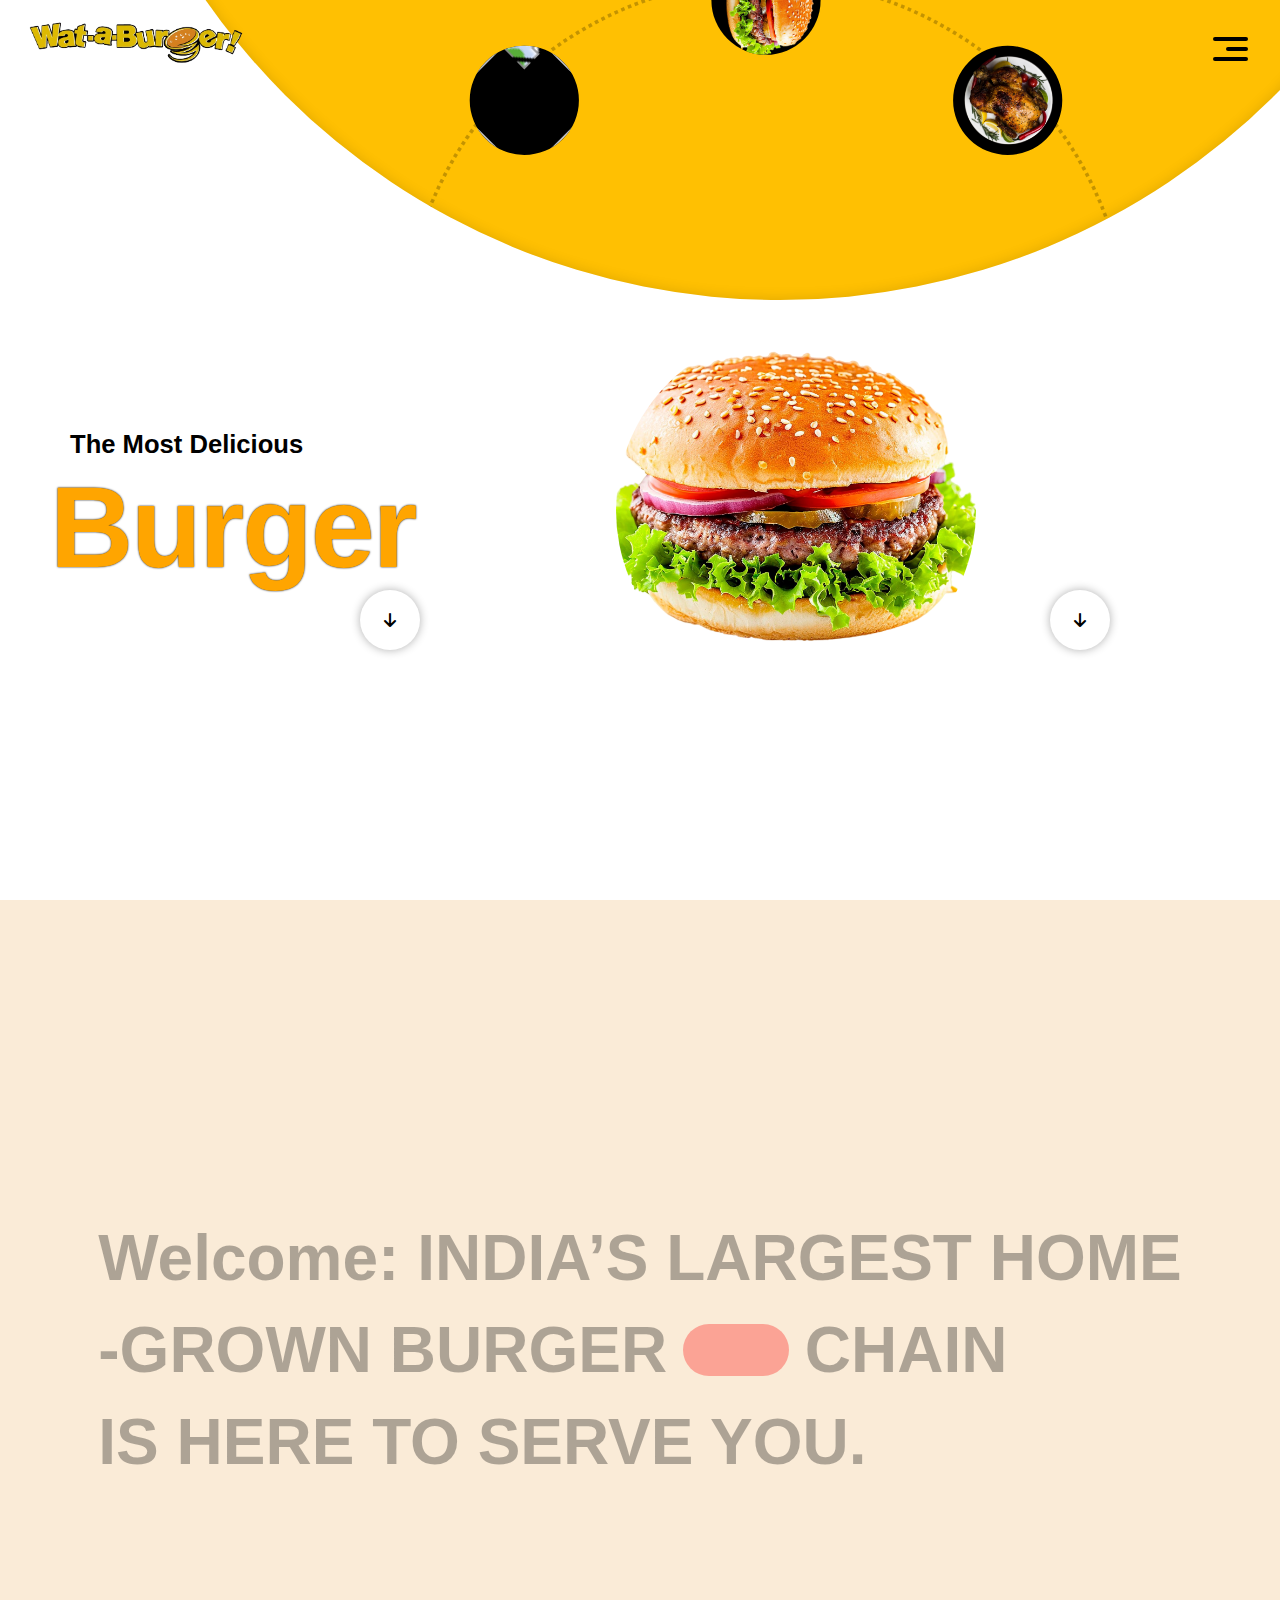
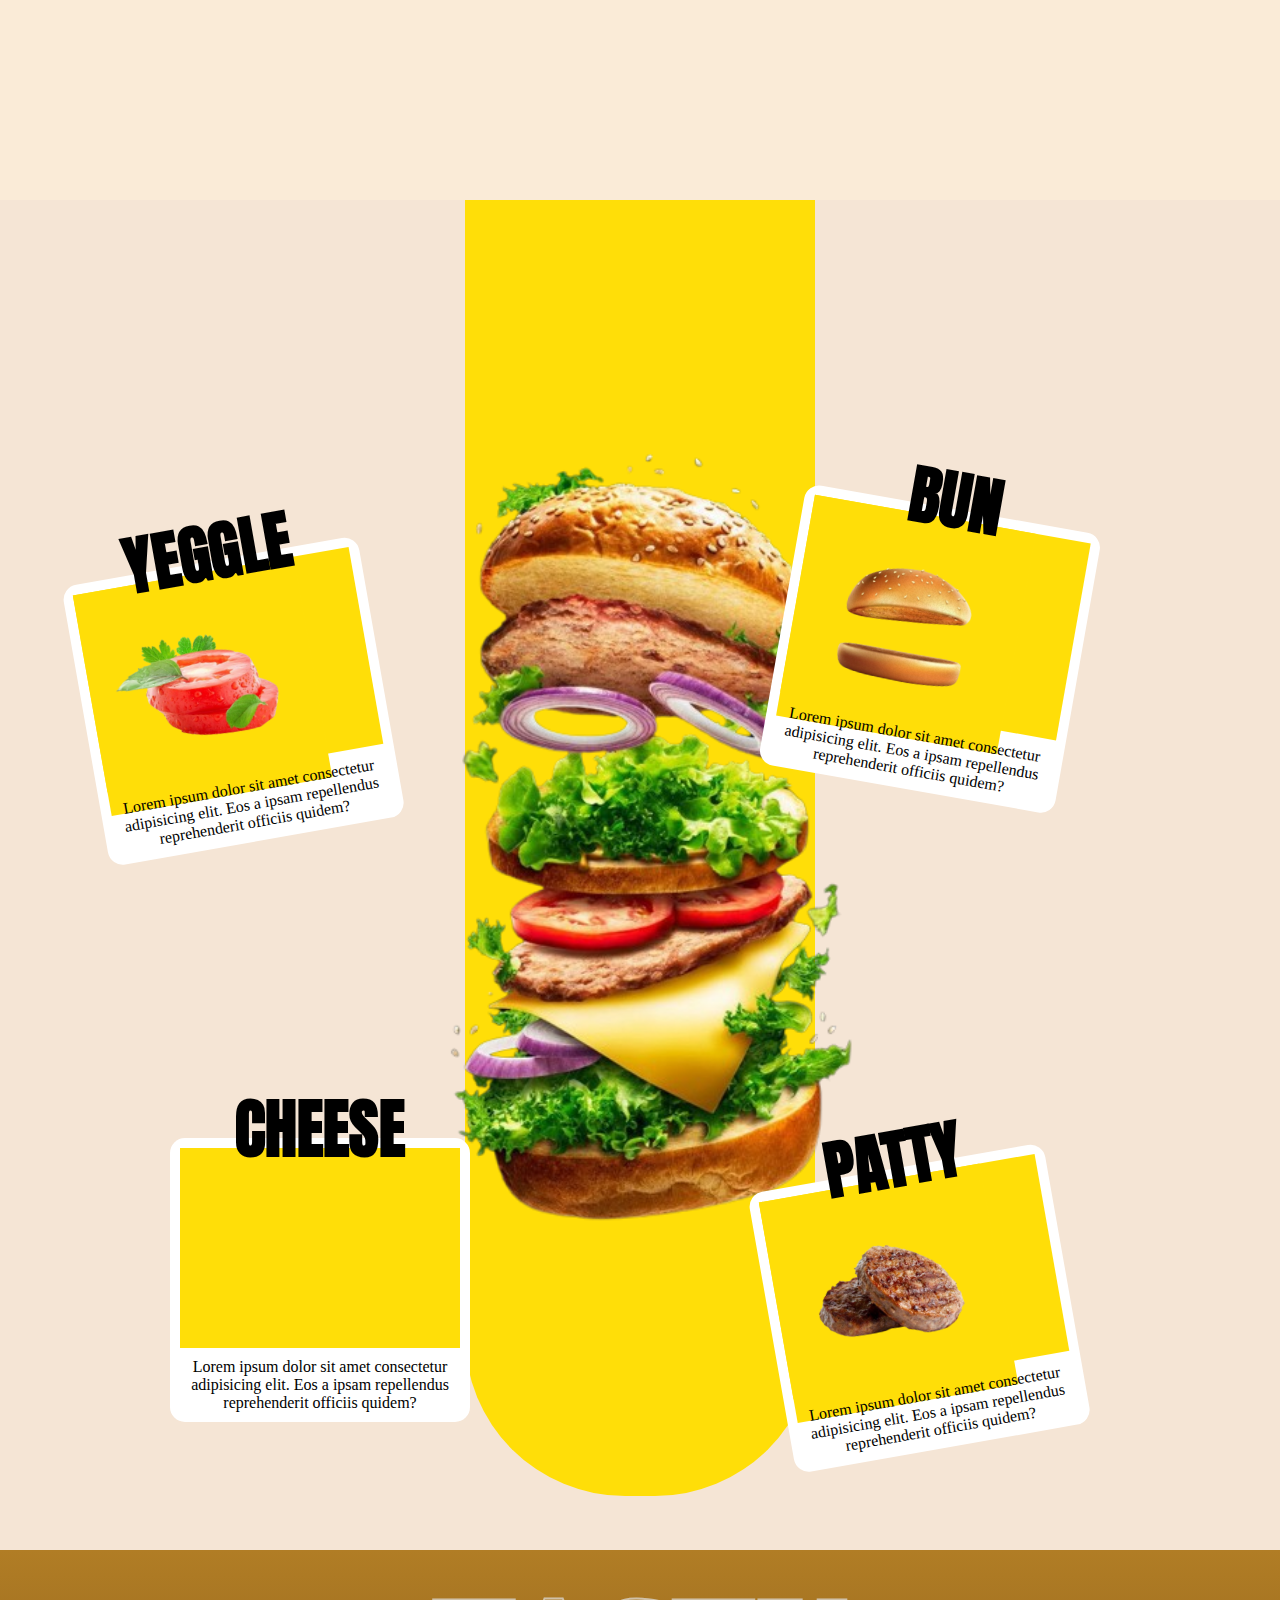
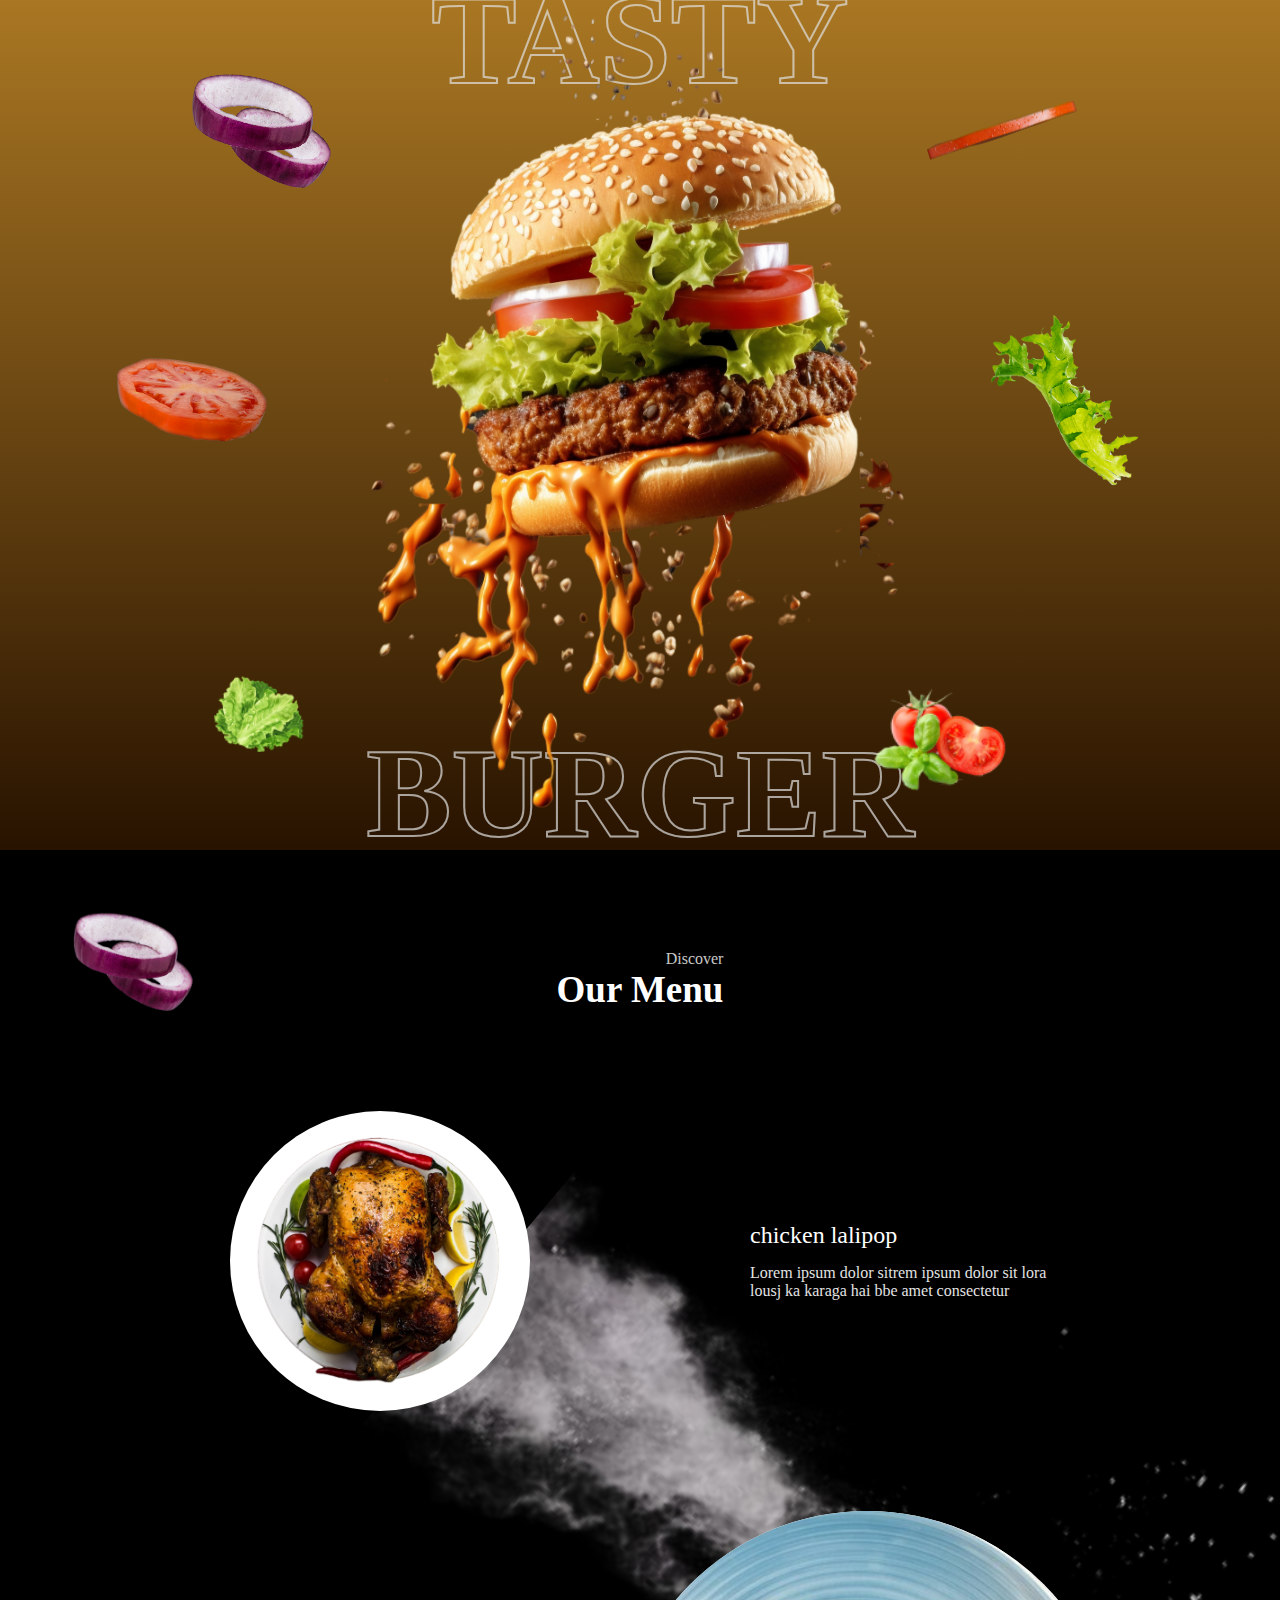
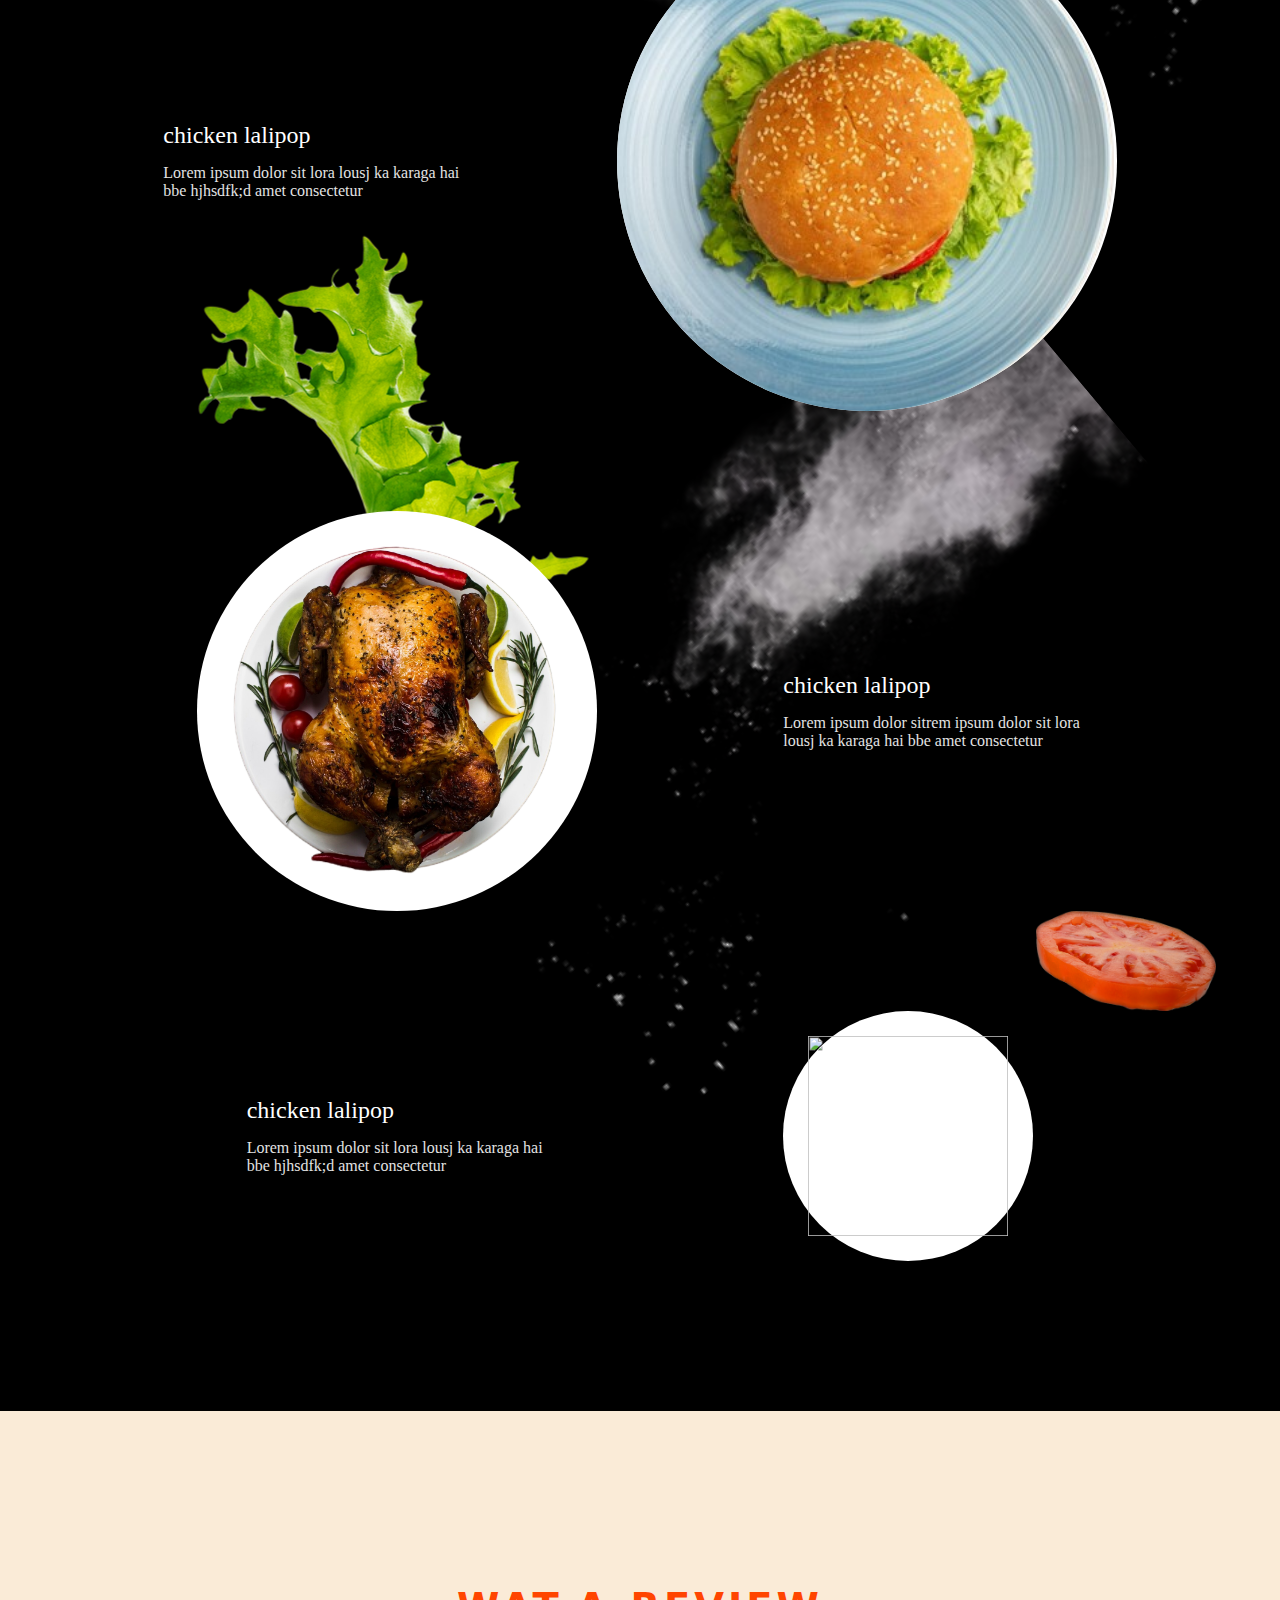
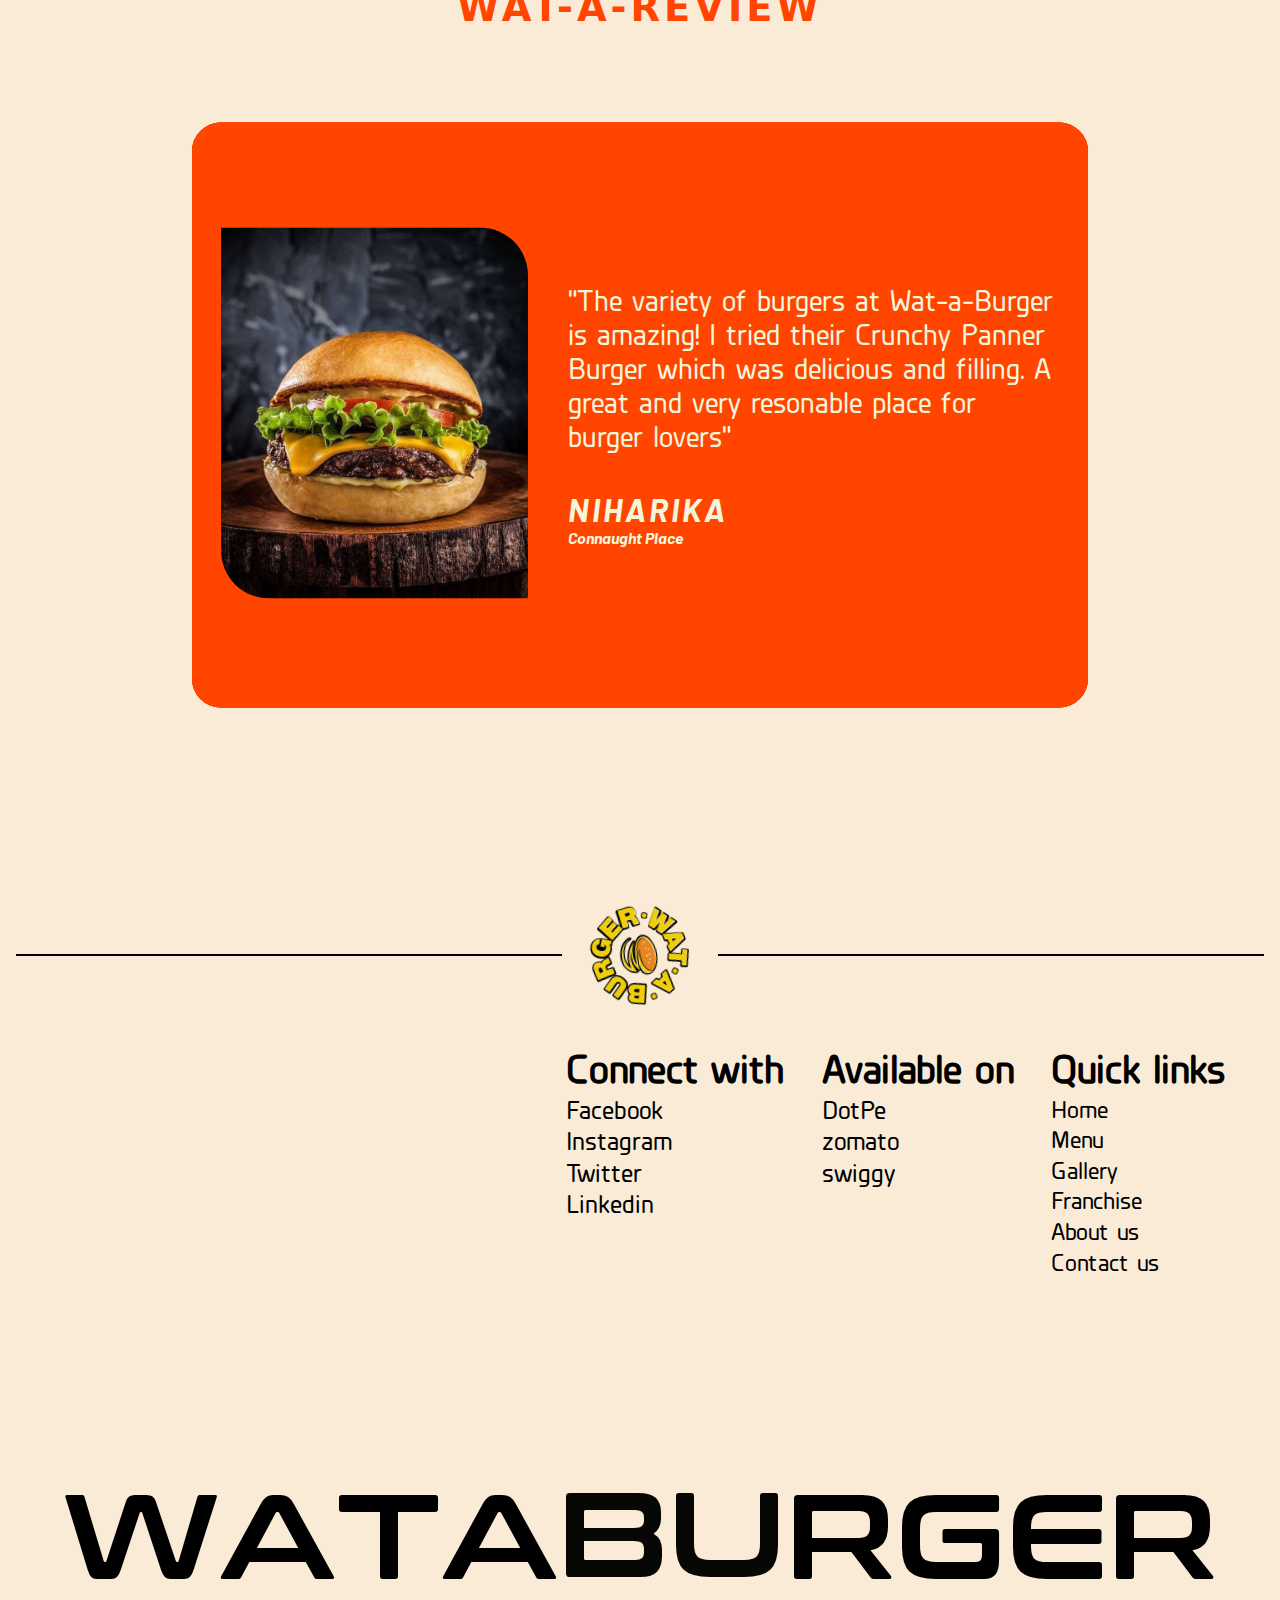
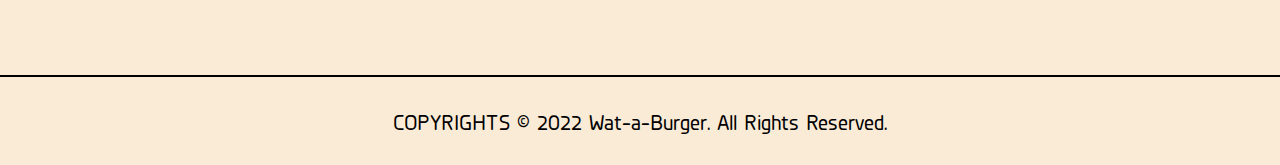
==== index.html @ 53af0f51 "add images" ====
<!DOCTYPE html>
<html lang="en">

<head>
  <meta charset="UTF-8">
  <meta name="viewport" content="width=device-width, initial-scale=1.0">
  <title>wat-a-burger</title>
  <!-- <link rel="stylesheet" href="https://unpkg.com/sheryjs/dist/Shery.css" /> -->
  <link rel="stylesheet" href="https://cdnjs.cloudflare.com/ajax/libs/font-awesome/6.5.2/css/all.min.css">
  <link href="https://cdn.jsdelivr.net/npm/remixicon@4.3.0/fonts/remixicon.css" rel="stylesheet" />
  <link rel="stylesheet" href="responsive.css">
  <link rel="stylesheet" href="style.css">
</head>

<body>

  <main>
    <nav>
      <img src="images/burger-web-logo.png" alt="" class="nav-logo">
      <div class="toggle">
        <span></span>
        <span></span>
        <span></span>
      </div>
      <div class="full">
        <h4>Home</h4>
        <h4>About</h4>
        <h4>Menu</h4>
        <h4>Gallery</h4>
        <h4>Franchise</h4>
        <div class="nav-social">
          <i class="ri-twitter-x-fill"></i>
          <i class="ri-instagram-line"></i>
          <i class="ri-facebook-circle-fill"></i>
          <i class="ri-linkedin-box-fill"></i>
        </div>
      </div>
    </nav>

    <!-- temp page second page -->
    <div id="temp">
      <div class="fullImgBox"></div>
      <div class="bigcircle">
        <div class="tempbox">
          <div class="stripe str1">
            <div class="strImg">
              <img src="images/BURGER.png" alt="">
            </div>
            <div class="strImg">
              <img src="images/coffe.png">
            </div>
          </div>
          <div class="stripe str2">
            <div class="strImg">

              <img src="images/burger 3.png" alt="">
            </div>
            <div class="strImg">
              <img src="images/burger2.png" alt="">

            </div>
          </div>
          <div class="stripe str3">
            <div class="strImg">
              <img src="images/palatable-chicken-with-spices.png" alt="">
            </div>
            <div class="strImg">
              <img src="images/plate burger.png" alt="">

            </div>
          </div>
          <div class="stripe str4">
            <div class="strImg">
              <img src="images/icecream.jpg" alt="">

            </div>
            <div class="strImg">
              <img src="images/icecream.jpg" alt="">

            </div>
          </div>
        </div>
      </div>
      <div class="centerimg">
        <img src="images/burger 3.png" alt="">
      </div>

      <div class="buttons">
        <div class="leftbtn">
          <i class="fa-solid fa-arrow-down"></i>
        </div>
        <div class="rightbtn">
          <i class="fa-solid fa-arrow-down"></i>
        </div>
      </div>

      <div class="templeft">
        <div class="templeftTexts">
          <div class="temp-text1">
            <h4>The Most Delicious</h4>
            <h4>Most Famous"</h4>
            <h4>Delightful and Savory</h4>
            <h4>Tasty Treat</h4>
            <h4>Perfect Brew</h4>
            <h4>Sweet Delight</h4>
            <h4>Spicy and Juicy</h4>
            <h4>Ultimate Flavor</h4>
          </div>
          <div class="temp-text2">
            <h1>Burger</h1>
            <h1>Dessert</h1>
            <h1>Burger</h1>
            <h1>Burger</h1>
            <h1>Coffee</h1>
            <h1>Ice Cream</h1>
            <h1>Chicken</h1>
            <h1>Burger</h1>
          </div>
        </div>
      </div>
      <div class="tempright">

      </div>
    </div>
    </div>

    <!-- page page animtion third page  -->
    <div class="page">
      <div class="text">
        <h1 class="first">Welcome: INDIA’S LARGEST HOME</h1><br>
        <h1 class="second">-GROWN BURGER <div class="hover-img-vdo"><video src="video/burger-video.mp4" autoplay muted
              loop></video></div> CHAIN</h1><br>
        <h1 class="third">IS HERE TO SERVE YOU.</h1>
      </div>
      <div class="text-hover">
        <h1 class="first">Welcome: INDIA’S LARGEST HOME</h1><br>
        <h1 class="second">-GROWN BURGER <div class="hover-img-vdo"><video src="video/burger-video.mp4" autoplay muted
              loop></video></div> CHAIN</h1><br>
        <h1 class="third">IS HERE TO SERVE YOU.</h1>
      </div>
    </div>



    <!-- our secreate recipte page four page -->

    <div id="ourSecretRecipe">
      <div class="yellowbox">
        <img src="images/fullburger 2.png" alt="">
      </div>

      <div class="recipecard recipecard1">
        <h1>Yeggle</h1>
        <div class="rec-Card">
          <div class="rec-img-div">
            <img src="images/2.png" alt="">
          </div>
          <p>Lorem ipsum dolor sit amet consectetur adipisicing elit. Eos a ipsam repellendus reprehenderit
            officiis
            quidem?</p>
        </div>
      </div>


      <div class="recipecard recipecard2">
        <h1>Cheese</h1>
        <div class="rec-Card">
          <div class="rec-img-div">
            <img src="images/3" alt="">
          </div>
          <p>Lorem ipsum dolor sit amet consectetur adipisicing elit. Eos a ipsam repellendus reprehenderit
            officiis
            quidem?</p>
        </div>
      </div>

      <div class="recipecard recipecard3">
        <h1>Patty</h1>
        <div class="rec-Card">
          <div class="rec-img-div">
            <img src="images/4.png" alt="">
          </div>
          <p>Lorem ipsum dolor sit amet consectetur adipisicing elit. Eos a ipsam repellendus reprehenderit
            officiis
            quidem?</p>
        </div>
      </div>
      <div class="recipecard recipecard4">
        <h1>Bun</h1>
        <div class="rec-Card">
          <div class="rec-img-div">
            <img src="images/1.png" alt="">
          </div>
          <p>Lorem ipsum dolor sit amet consectetur adipisicing elit. Eos a ipsam repellendus reprehenderit
            officiis
            quidem?</p>
        </div>
      </div>
    </div>

    <!-- burgeranimation page fifth page  -->

    <div id="burgeranimation">
      <img class="burgerimg" src="images/delicious-burger-with-fresh-ingredients.png" alt="">
      <img src="images/ONION_1.png" alt="" class="one bi">
      <img src="images/SALAD_1.png" alt="" class="two bi">
      <img src="images/TOMATO_1.png" alt="" class="three bi">
      <img src="images/TOMATO_2.png" alt="" class="four bi">
      <img src="images/pata img.png" alt="" class="fifth bi">
      <img src="images/featured-highlight-img.png" alt="" class="sixth bi">
      <h1 class="uppertext">Tasty</h1>
      <h1 class="downtext">Burger</h1>
    </div>

    <!-- menu page animtion page sixth -->
    <div id="menu">
      <div class="fullImgMenu"></div>
      <div class="disc">
        <div class="inner">
          <p>Discover</p>
          <h2>Our menu</h2>
        </div>
      </div>
      <div class="menu">
        <div class="menu-part1">
          <div class="b">
            <div class="img">
              <img class="firstImg" src="images/palatable-chicken-with-spices.png" alt="">

            </div>
            <div class="texts">
              <h2>chicken lalipop</h2>
              <p class="textp first">Lorem ipsum dolor sitrem ipsum dolor sit lora lousj ka karaga hai
                bbe amet
                consectetur </p>
            </div>
          </div>
        </div>


        <div class="salt">
          <div class="saltimg">
            <img class="s" src="images/salt png.png" alt="">
          </div>
        </div>
        <div class="salt1">
          <div class="saltimg1">
            <img class="s" src="images/salt png.png" alt="">
          </div>
        </div>

        <img class="salid" src="images/SALAD_1.png" alt="">
        <img src="images/TOMATO_1.png" alt="" class="tomoto">
        <img src="images/ONION_1.png" alt="" class="onion">
        <img src="images/SALAD_2.png" alt="" class="salad2">

        <div class="menu-part1">
          <div class="b">
            <div class="texts">
              <h2>chicken lalipop</h2>
              <p class="textp second">Lorem ipsum dolor sit lora lousj ka karaga hai bbe hjhsdfk;d amet
                consectetur </p>
            </div>
            <div class="img second">
              <img class="secondImg" src="images/plate burger.png" alt="">

            </div>
          </div>
        </div>

        <div class="menu-part1">
          <div class="b">
            <div class="img third">
              <img class="thirdImg" src="images/palatable-chicken-with-spices.png" alt="">
            </div>
            <div class="texts">
              <h2>chicken lalipop</h2>
              <p class="textp third">Lorem ipsum dolor sitrem ipsum dolor sit lora lousj ka karaga hai
                bbe amet
                consectetur </p>
            </div>
          </div>
        </div>

        <div class="menu-part1">
          <div class="b">
            <div class="texts">
              <h2>chicken lalipop</h2>
              <p class="textp fourth">Lorem ipsum dolor sit lora lousj ka karaga hai bbe hjhsdfk;d amet
                consectetur </p>
            </div>
            <div class="img fourth">
              <img class="fourthImg" src="images/BURGER.png" alt="">
            </div>
          </div>
        </div>
      </div>

    </div>

    <!-- video page -->

    <section id="video-section">
      <div class="video-div">
        <div class="video">
          <video src="video/burger-video.mp4" autoplay muted loop></video>
        </div>
      </div>
    </section>

    <!-- review page -->

    <div id="review">
      <h1>Wat-a-review</h1>
      <div class="rc">
        <div class="reviewcard card1  ">
          <div class="reviewCardLeft">
            <img src="images/WhatsApp Image 2024-07-20 at 15.27.19.jpeg" class="img1" style="z-index: 99999999999999;"
              alt="">
          </div>
          <div class="reviewCardRight">
            <!-- <h1 class="quotesymbox">"</h1> -->
            <!-- <h3>"</h3> -->
            <!-- <img src="images/images__2_-removebg-preview.png" alt=""> -->
            <h2>"The variety of burgers at Wat-a-Burger is amazing! I tried their Crunchy Panner Burger
              which was
              delicious and filling. A great and very resonable place for burger lovers"</h2>
            <div>
              <h1 class="reviewPersonName">Niharika</h1>
              <p>Connaught Place</p>
            </div>
          </div>
        </div>
        <div class="reviewcard card2">
          <div class="reviewCardLeft">
            <img src="images/WhatsApp Image 2024-07-20 at 15.28.34.jpeg" class="img" alt="">
          </div>
          <div class="reviewCardRight">
            <!-- <h1 class="quotesymbox">"</h1> -->
            <h2>"Great music! The vibe was also good, staff was very helpful and the food was amazing.
              The burgers and
              desserts are a must try! I had the Sizzling Brownie. A must go in CP."</h2>
            <div>
              <h1 class="reviewPersonName">Neha</h1>
              <p>Connaught Place</p>
            </div>
          </div>
        </div>
        <div class="reviewcard card3">
          <div class="reviewCardLeft">
            <img src="images/WhatsApp Image 2024-07-20 at 15.32.48.jpeg" class="img" alt="">
          </div>
          <div class="reviewCardRight">
            <!-- <h1 class="quotesymbox">"</h1> -->
            <h2>"
              YOU GOTTA EAT HERE! Idk man their burgers just hit different. Makes me wonder if they put
              something
              special in their dishes. I was already full but I still ate three burgers man, it’s
              crazy!"</h2>
            <div>
              <h1 class="reviewPersonName">Sam</h1>
              <p>Jhansi</p>
            </div>
          </div>
        </div>
        <div class="reviewcard card4">
          <div class="reviewCardLeft">
            <img src="images/WhatsApp Image 2024-07-20 at 15.34.19 (1).jpeg" class="img" alt="">
          </div>
          <div class="reviewCardRight">
            <h2>" I was so delighted to see this chain in Bhopal. They are serving some awesome burgers"
            </h2>
            <div>
              <h1 class="reviewPersonName">Apoorva Chakravorty</h1>
              <p>Bhopal</p>
            </div>
          </div>
        </div>
        <div class="reviewcard card5">
          <div class="reviewCardLeft">
            <img src="images/WhatsApp Image 2024-07-20 at 15.34.19.jpeg" class="img" alt="">
          </div>
          <div class="reviewCardRight">
            <!-- <h1 class="quotesymbox">"</h1> -->
            <h2>""Great music! The vibe was also good, staff was very helpful and the food was amazing.
              The burgers and
              desserts are a must try! I had the Sizzling Brownie. A must go in CP."</h2>
            <div>
              <h1 class="reviewPersonName">Arjun</h1>
              <p>Janakpuri</p>
            </div>
          </div>
        </div>
      </div>
      <div class="reviewsButtons">
        <div class="reviewBtnleft">
          <i class="ri-arrow-left-line effect"></i>
          <!-- <img class="" src="images/arrow png image.png" alt=""> -->
        </div>
        <div class="reviewBtnRight">
          <i class="ri-arrow-right-line effects"></i>
          <!-- <img class="rightreviewarrow" src="images/arrow png image.png" alt=""> -->
        </div>
      </div>
    </div>

    <section id="footer">
      <div class="lines-with-logo">
        <div class="first-line"></div>
        <div class="footer-circle-logo">
          <img src="images/footer-circle-logo.png" alt="">
        </div>
        <div class="second-line"></div>
      </div>
      <div id="footer-content-all">
        <div class="footer-left">
        </div>
        <div class="footer-right-content">
          <div class="connect-with">
            <h1>Connect with</h1>
            <p>Facebook</p>
            <p>Instagram</p>
            <p>Twitter</p>
            <p>Linkedin</p>
          </div>
          <div class="available-on">
            <h1>Available on</h1>
            <p>DotPe</p>
            <p>zomato</p>
            <p>swiggy</p>
          </div>
          <div class="quick-links">
            <h1>Quick links</h1>
            <p>Home</p>
            <p>Menu</p>
            <p>Gallery</p>
            <p>Franchise</p>
            <p>About us</p>
            <p>Contact us</p>
          </div>
        </div>
      </div>
      <div class="footer-anim">
        <h1 class="h1">WATABURGER</h1>
      </div>
      <div class="end-line"></div>
      <div class="copyright">
        <p>COPYRIGHTS &copy; 2022 Wat-a-Burger. All Rights Reserved.</p>
      </div>
    </section>
  </main>





  <script src="https://cdn.jsdelivr.net/npm/locomotive-scroll@beta/bundled/locomotive-scroll.min.js"></script>

  <script src="https://cdnjs.cloudflare.com/ajax/libs/gsap/3.12.5/gsap.min.js"
    integrity="sha512-7eHRwcbYkK4d9g/6tD/mhkf++eoTHwpNM9woBxtPUBWm67zeAfFC+HrdoE2GanKeocly/VxeLvIqwvCdk7qScg=="
    crossorigin="anonymous" referrerpolicy="no-referrer"></script>


  <!-- <script src="https://cdnjs.cloudflare.com/ajax/libs/three.js/0.155.0/three.min.js"></script> -->


  <script src="https://cdnjs.cloudflare.com/ajax/libs/gsap/3.12.5/ScrollTrigger.min.js"
    integrity="sha512-onMTRKJBKz8M1TnqqDuGBlowlH0ohFzMXYRNebz+yOcc5TQr/zAKsthzhuv0hiyUKEiQEQXEynnXCvNTOk50dg=="
    crossorigin="anonymous" referrerpolicy="no-referrer"></script>
  <!-- <script src="https://cdn.jsdelivr.net/gh/automat/controlkit.js@master/bin/controlKit.min.js"></script> -->

  <!-- <script type="text/javascript" src="https://unpkg.com/sheryjs/dist/Shery.js"></script> -->
  <script src="app.js"></script>

</body>

</html>
---- responsive.css ----
/* video page */
/* @media (max-width:425px) {
    .video-section {
        height: 45vh;
        width: 100%;
        display: flex;
        align-items: center;
        justify-content: center;
    }

    .video-div {
        height: 100%;
        width: 100%;
    }

    .video video {
        border-radius: 20px;
    }
}

@media (max-width:768px) {
    .video-section {
        height: 70vh;
        width: 100%;
        display: flex;
        align-items: center;
        justify-content: center;
    }
}

@media (max-width:1024px) {
    .video-section {
        height: 80vh;
        width: 100%;
        display: flex;
        align-items: center;
        justify-content: center;
    }
} */

/* review page */
/* 
@media (max-width:1024px) {
    #review>h1 {
        font-size: 5vw;
    }

    .reviewcard {
        padding: 0 2rem;
        width: 85%;
        height: 55%;
    }
}

@media (max-width:768px) {
    #review {
        height: 100vh;
        width: 100%;
    }

    .reviewcard {
        width: 95%;
        height: 80%;
        display: flex;
        flex-direction: column;
        gap: 0;
    }

    .reviewsButtons {
        position: absolute;
        bottom: 0;
        height: 5vh;
    }

    .reviewCardLeft img {
        border-radius: 2rem;
        width: 90vw;
        height: 45vw;
        object-fit: cover;
        object-position: center;
    }

}

@media (max-width:425px) {
    .reviewcard h1 {
        font-size: 7vw;
    }

    .reviewcard p {
        font-size: 4vw;
    }

    .reviewcard h2 {
        font-size: 6vw;
    }

    .reviewCardRight {
        display: flex;
        flex-direction: column;
        gap: 1.5rem;
    }

    .reviewCardLeft img {
        height: 70vw;
        width: 86vw;
    }

    #review>h1 {
        font-size: 2.5rem;
    }
}

 */


/* footer */

@media (max-width:1024px) {
    #footer {
        height: 100vh;
    }

    .quick-links h1 {
        font-size: 2rem;
    }

    .quick-links p {
        font-size: 1.4rem;
    }

    .available-on h1 {
        font-size: 2rem;
    }

    .available-on p {
        font-size: 1.4rem;
    }

    .connect-with h1 {
        font-size: 2rem;
    }

    .connect-with p {
        font-size: 1.4rem;
    }

    .footer-anim {
        height: 30vh;
        width: 100%;
    }

    .footer-anim h1 {
        text-wrap: nowrap;
    }

    .footer-anim h1 span {
        font-size: 9vw;
    }


    .copyright {
        width: 100vw;
    }

    .copyright p {
        font-size: 1vw;
    }

}

@media (max-width:768px) {
    #footer {
        height: 100vh;
    }

    .footer-right-content {
        display: flex;
        gap: 1.3rem;
    }

    .quick-links h1 {
        font-size: 4.8vw;
    }

    .quick-links p {
        font-size: 2.5vw;
    }

    .available-on h1 {
        font-size: 4.8vw;
    }

    .available-on p {
        font-size: 2.5vw;
    }

    .connect-with h1 {
        font-size: 4.8vw;
    }

    .connect-with p {
        font-size: 2.5vw;
    }

    .footer-anim {
        height: 30vh;
        width: 100%;
        position: relative;
        top: 0;
    }

    .footer-anim h1 {
        font-size: 9vw;
        text-wrap: nowrap;
    }

    .end-line {
        position: relative;
        top: 0;
    }

    .copyright {
        position: relative;
        top: 0;
    }

    .copyright p {
        font-size: 3vw;
    }
}

@media (max-width:600px) {
    #footer {
        height: 100vh;
    }

    .footer-circle-logo img {
        height: 6rem;
    }

    .footer-right-content {
        display: flex;
        gap: 1.6rem;
        position: relative;
        right: 44vw;
    }

    .quick-links h1 {
        font-size: 6vw;
        text-wrap: nowrap;
    }

    .quick-links p {
        font-size: 4vw;
    }

    .available-on h1 {
        font-size: 6vw;
        text-wrap: nowrap;
    }

    .available-on p {
        font-size: 4vw;
    }

    .connect-with h1 {
        font-size: 6vw;
        text-wrap: nowrap;
    }

    .connect-with p {
        font-size: 4vw;
    }

    .footer-anim {
        height: 30vh;
        width: 100%;
        position: relative;
        top: 0;
    }

    .footer-anim h1 {
        font-size: 9vw;
        text-wrap: nowrap;
    }

    .end-line {
        position: relative;
        top: 0;
    }

    #footer .copyright p {
        font-size: 4vw;
    }
}

@media (max-width:425px) {
    #footer {
        height: 100vh;
    }

    .footer-circle-logo img {
        height: 5rem;
    }

    .footer-right-content {
        gap: 2rem;
        position: relative;
        right: 41vw;
    }

    .quick-links h1 {
        font-size: 7.5vw;
        text-wrap: wrap;
    }

    .quick-links p {
        font-size: 4.5vw;
    }

    .available-on h1 {
        font-size: 7.5vw;
        text-wrap: wrap;
    }

    .available-on p {
        font-size: 4.5vw;
    }

    .connect-with h1 {
        font-size: 7.5vw;
        text-wrap: wrap;
    }

    .connect-with p {
        font-size: 4.5vw;
    }

    #footer .copyright p {
        font-size: 4vw;
    }
}


@media (max-width:320px) {
    #footer {
        min-height: 100vh;
    }

    .footer-circle-logo img {
        height: 5rem;
    }

    .footer-right-content {
        width: 100%;
        right: 0;
    }

    .quick-links {
        position: relative;
        right: 4rem;
        top: -1rem;
    }

    .quick-links h1 {
        font-size: 8.5vw;
    }

    .quick-links p {
        font-size: 5.5vw;
        text-wrap: nowrap;
    }

    .connect-with {
        position: relative;
        top: -1rem;
    }

    .available-on {
        position: relative;
        top: 10rem;
        right: 4rem;
    }

    .available-on h1 {
        font-size: 8.5vw;
        text-wrap: wrap;
    }

    .available-on p {
        font-size: 5.5vw;
    }

    .connect-with h1 {
        font-size: 8.5vw;
        text-wrap: wrap;
    }

    .connect-with p {
        font-size: 5.5vw;
    }

    .footer-anim {
        height: 30vh;
        width: 100%;
        position: relative;
        top: 2rem;
    }

    .footer-anim h1 {
        font-size: 9vw;
        text-wrap: nowrap;
    }


    .copyright {
        width: 100vw;
    }

    .copyright p {
        text-wrap: nowrap;
    }
}
---- style.css ----
@font-face {
  font-family: c;
  src: url(font/Unconfirmed\ 406252.crdownload);
}

@font-face {
  font-family: e;
  src: url(font/Unconfirmed\ 630524.crdownload);
}

@font-face {
  font-family: f;
  src: url(font/Unconfirmed\ 802598.crdownload);
}

@font-face {
  font-family: g;
  src: url(font/iconfont.ttf);
}

@font-face {
  font-family: h;
  src: url(font/Hamberger-Bold\ \(1\).ttf);
}

@font-face {
  font-family: i;
  src: url(font/Hamberger-Bold.woff);
}

@font-face {
  font-family: j;
  src: url(font/fontawesome-webfont.woff2);
}

@font-face {
  font-family: k;
  src: url(font/elementskit.woff);
}

@font-face {
  font-family: l;
  src: url(font/download.woff);
}

@font-face {
  font-family: m;
  src: url(font/7cHsv4kjgoGqM7E_CfOA5WouvTo\ copy.woff2);
}

@font-face {
  font-family: n;
  src: url(font/7cHqv4kjgoGqM7E3t-4s51os.woff2);
}


/* FOR HIDE Scrollbar */
::-webkit-scrollbar {
  display: none;
}



* {
  margin: 0;
  padding: 0;
  box-sizing: border-box;
}

html,
body {
  height: 100%;
  width: 100%;
  background-color: antiquewhite;
}


nav {
  height: 80px;
  width: 100%;
  display: flex;
  align-items: center;
  justify-content: space-between;
  background-color: transparent;
  /* padding: 1rem 1rem; */
  z-index: 99;
  position: fixed;
  top: 0;
}

nav img {
  height: 16rem;
  transform: rotate(90deg);
  margin-left: 5.5rem;
}

.toggle {
  position: relative;
  width: 2.2rem;
  height: 2.2rem;
  display: flex;
  flex-direction: column;
  cursor: pointer;
  z-index: 100;
  position: relative;
  right: 2rem;
}

.toggle span {
  position: absolute;
  width: 100%;
  height: 0.2rem;
  background-color: black;
  border-radius: 2px;
  transition: 0.5s;
}

.toggle span:nth-child(1) {
  top: 15px;
}

.toggle span:nth-child(2) {
  top: 25px;
  width: 1.4rem;
  right: 0;
}

.toggle span:nth-child(3) {
  top: 35px;
}

.toggle.active span:nth-child(1) {
  top: 25px;
  transform: rotate(45deg);
}

.toggle.active span:nth-child(2) {
  opacity: 0;
}

.toggle.active span:nth-child(3) {
  top: 25px;
  transform: rotate(-45deg);
}

.full {
  height: 100vh;
  width: 40%;
  background-color: #f06630;
  position: fixed;
  top: 0;
  right: -70vw;
  overflow: hidden;
  transition: height 0.7s ease-in-out;
  display: flex;
  flex-direction: column;
  gap: 0.8rem;
  padding: 4.1rem 4.5rem;
}

.full h4 {
  font-size: 3rem;
  font-weight: 500;
  /* position: relative; */
  /* right: -15rem; */
  /* top: 2rem; */
}

.full.active {
  height: 100vh;
}

.full .nav-social {
  display: flex;
  gap: 1.2rem;
  position: relative;
  top: 10rem;
  left: 0.2rem;
}

.full .nav-social i {
  font-size: 1.5rem;
}

/* 
.full h4 {
  font-size: 3rem;
  text-align: center;
  font-weight: 600;
  color: white;
  position: relative;
  top: 12rem;
} */
/* 
@media (max-width:1024px){
  .full{
      width: 65%;
  }
  .full h4{
      font-size: 3rem;
  }
  nav .nav-logo{
      height: 15rem;
  }
  nav{
      height: 60px;
  }
}
@media (max-width:768px){
  .full{
      width: 65%;
  }
  .full h4{
      font-size: 2.5rem;
  }
  nav{
      height: 60px;
  }
  nav .nav-logo{
      height: 13rem;
  }
  .toggle{
      margin-top: -15px;
  }
}
@media (max-width:600px){
  .full{
      width: 100%;
  }
  .full h4{
      font-size: 2.5rem;
  }
  nav{
      height: 50px;
  }
  nav .nav-logo{
      height: 10rem;
      margin-left: 1rem;
  }
  .toggle{
      margin-top: -15px;
  }
} */



/* temp page */
#temp {
  width: 100%;
  height: 100vh;
  background: rgb(255, 255, 255);
  display: flex;
  align-items: center;
  justify-content: space-evenly;
  position: relative;
  overflow: hidden;
}

.bigcircle {
  width: 1000px;
  height: 1000px;
  border-radius: 100%;
  background: #f5e5d5;
  position: absolute;
  scale: 1.4;
  top: -100%;
  right: -0%;
  box-shadow: 0 0 10px rgba(0, 0, 0, 0.134) inset;
  overflow: hidden;
  background: rgb(255, 192, 2);
}


.tempright {
  width: 50%;
  height: 100%;
  /* background: rgb(255, 33, 188); */
}

.tempbox {
  position: absolute;
  bottom: -49%;
  left: 55%;
  transform: translate(-50%, -50%) rotate(0deg);
  width: 400px;
  scale: 1.3;
  height: 400px;
  transition: all 0.3s ease-in-out;
  border-radius: 50%;
  border: 2px dotted rgba(0, 0, 0, 0.233);
}

.stripe {
  position: absolute;
  width: 110%;
  height: 40px;
  /* background: black; */
  top: 50%;
  left: 50%;
  transform: translate(-50%, -50%) rotate(45deg);
  display: flex;
  align-items: center;
  justify-content: space-between;
}

.stripe img {
  height: 60px;
}

.strImg {
  background: #000;
  height: 60px;
  width: 60px;
  border-radius: 50%;
  overflow: hidden;
}

.strImg img {
  width: 100%;
  height: 100%;
  object-fit: cover;
}

.str2 {
  transform: translate(-50%, -50%) rotate(90deg);
  /* background: white; */
}

.str3 {
  transform: translate(-50%, -50%) rotate(135deg);
  /* background: green; */
}

.str4 {
  transform: translate(-50%, -50%) rotate(180deg);
  /* background: blue; */
}

.str5 {
  transform: translate(-50%, -50%) rotate(205deg);
  background: blue;
}

.centerimg {
  position: absolute;
  height: 200px;
  top: 60%;
  width: 200px;
  right: 18%;
  scale: 1.2;
  transform: translate(-50%, -50%);
  transition: all 0.3s ease-in-out;
  overflow: hidden;
  border-radius: 50%;

}

.centerimg img {
  width: 100%;
  height: 100%;
  object-fit: cover;
  filter: drop-shadow(10px);
}



.buttons {
  width: 750px;
  height: 100px;
  /* background: red; */
  display: flex;
  align-items: center;
  justify-content: space-between;
  position: absolute;
  bottom: 20%;
  right: -16%;
  transform: translate(-50%, -50%);
  z-index: 8;
}

.rightbtn,
.leftbtn {
  display: flex;
  align-items: center;
  justify-content: center;
  color: black;
  cursor: pointer;
  width: 60px;
  height: 60px;
  transition: scale 0.3s ease-in-out;
}

.rightbtn:active,
.leftbtn:active {
  scale: 0.8;
}

.leftbtn {
  border-radius: 50%;
  background: rgb(255, 255, 255);
  box-shadow: 0 0 10px rgba(0, 0, 0, 0.313);
}

.rightbtn {
  background: rgb(255, 255, 255);
  box-shadow: 0 0 10px rgba(0, 0, 0, 0.313);
  border-radius: 50%;
}

.templeft {
  width: 50%;
  height: 100%;
  /* background: green; */
  display: flex;
  flex-direction: column;
  align-items: start;
  padding-left: 50px;
  justify-content: center;
  padding-top: 150px;
  font-family: Arial, Helvetica, sans-serif;
}


.templeftTexts {
  width: 100%;
}

.templeftTexts h4 {
  font-size: 2vw;
  padding-left: 20px;
  text-align: left;
  transition: all 0.3s ease-in-out;
  font-size: d;
  position: absolute;
  top: 100%;
  left: 0;
}

.temp-text1 h4:nth-child(1) {
  top: 0;
}

.temp-text2 {
  /* background: red; */
  height: 150px;
  padding: 0 10px;
  margin: 0 auto;
  position: relative;
  min-width: 50%;
  overflow-x: hidden;
}

.temp-text1 {
  /* background: red; */
  height: 40px;
  padding: 0 10px;
  margin: 0 auto;
  position: relative;
  min-width: 50%;
  overflow-x: hidden;
}

.templeftTexts h1 {
  z-index: 5;
  position: absolute;
  top: 100%;
  left: 0;
  line-height: 9vw;
  font-size: 9vw;
  color: orange;
  text-shadow: 0 0 2px black;
  transition: all 0.3s ease-in-out;
  word-spacing: -2.3vw;
  text-align: left;
  letter-spacing: -2px;
}

.temp-text2 h1:nth-child(1) {
  top: 0;
}


/* temp page responsive */

@media screen and (max-width:1441px) {
  .centerimg {
    height: 300px;
    width: 300px;
    right: 12%;
  }
}

@media screen and (max-width:1025px) {
  .centerimg {
    height: 170px;
    width: 170px;
    right: 16%;
    top: 70%;
  }

  .bigcircle {
    width: 700px;
    height: 500px;
    top: -20%;
  }

  .tempbox {
    scale: 1;
    bottom: -80%;
    left: 50%;
  }

  .buttons {
    width: 600px;
    right: -25%;
    bottom: 10%;
  }
}

@media screen and (max-width:769px) {
  .centerimg {
    height: 170px;
    width: 170px;
    right: 24%;
    top: 50%;
  }

  .bigcircle {
    width: 700px;
    height: 500px;
    top: -40%;
  }

  .tempbox {
    scale: 0.9;
    bottom: -80%;
    left: 45%;
  }

  .buttons {
    width: 550px;
    right: -23%;
    /* bottom: 10%; */
    top: 60%;
  }

  .templeftTexts {
    position: absolute;
    bottom: 10%;
    left: 50%;
    transform: translate(-50%, -50%);
  }
}

@media screen and (max-width:426px) {
  .centerimg {
    height: 140px;
    width: 140px;
    right: 17%;
    top: 50%;
  }

  .bigcircle {
    width: 500px;
    height: 500px;
    top: -40%;
    right: -10%;
  }

  .tempbox {
    scale: 0.8;
    bottom: -80%;
    left: 40%;
  }

  .buttons {
    width: 400px;
    right: -44%;
    /* bottom: 10%; */
    top: 60%;
  }

  .templeftTexts {
    position: absolute;
    bottom: 10%;
    left: 50%;
    transform: translate(-50%, -50%);
  }

  .rightbtn,
  .leftbtn {
    width: 50px;
    height: 50px;
  }

  .templeftTexts h4 {
    font-size: 4vw;
    text-align: end;
  }

  .templeftTexts h1 {
    line-height: 15vw;
    font-size: 18vw;
  }

}


@media screen and (max-width:376px) {
  .tempbox {
    scale: 0.7;
    bottom: -70%;
    left: 40%;
  }

  .centerimg {
    height: 120px;
    width: 120px;
    right: 17%;
    top: 50%;
  }

  .buttons {
    width: 350px;
    right: -44%;
    /* bottom: 10%; */
    top: 60%;
  }

}

@media screen and (max-width:321px) {
  .tempbox {
    scale: 0.66;
    bottom: -70%;
    left: 43%;
  }

  .centerimg {
    height: 100px;
    width: 100px;
    right: 17%;
    top: 50%;
  }

  .buttons {
    width: 300px;
    right: -44%;
    /* bottom: 10%; */
    top: 60%;
  }

  .templeftTexts h4 {
    font-size: 7vw;
    text-align: end;
  }

  .templeftTexts h1 {
    line-height: 15vw;
    font-size: 22vw;
  }

}

/* page page animtion third page animtion */

.page {
  height: 100vh;
  width: 100vw;
  display: flex;
  align-items: center;
  justify-content: center;
  background-color: antiquewhite;
}

.page h1 img {
  height: 3.3rem;
  width: 6.6rem;
  object-fit: cover;
  /* object-position: center; */
  border-radius: 50px;
  position: absolute;
  left: 0;
}

.page video {
  height: 100%;
  width: 100%;
  position: absolute;
  left: 0;
  object-fit: cover;
  object-position: center;
  border-radius: 600px;
}

.hover-img-vdo {
  background-color: red;
  height: 3.3rem;
  width: 6.6rem;
  border-radius: 50px;
  position: relative;
  left: 0;
}

.page .hover-img-vdo:hover img {
  opacity: 0;
}


.text {
  opacity: 0.3;
  position: absolute;
}

.page h1 {
  text-wrap: nowrap;
  font-size: 4rem;
  text-align: center;
  display: flex;
  align-items: center;
  gap: 1rem;
  font-family: Arial, Helvetica, sans-serif;

  /* color: black; */

}

.text-hover {
  /* font-family: a; */
  /* font-weight: 700; */
  opacity: 1;
  /* color: black; */
  position: absolute;
  /* left: 10%; */
  overflow: hidden;
  color: orangered;

}

.text-hover h1 {
  width: 0;
  text-wrap: nowrap;
  overflow: hidden;
}

/* our secreate recipe page animtion four page */

/* our secreate Recipe */
#ourSecretRecipe {
  width: 100%;
  height: 150vh;
  background: #f5e5d5;
  position: relative;
  /* padding-bottom: 30px; */
}


.yellowbox {
  width: 350px;
  height: 96%;
  background: rgb(255, 222, 8);
  border-bottom-left-radius: 160px;
  border-bottom-right-radius: 160px;
  position: absolute;
  top: 0;
  left: 50%;
  transform: translate(-50%, 0);
  display: flex;
  align-items: center;
  justify-content: center;
  z-index: 2;

}

.yellowbox img {
  scale: 1.4;
  position: relative;
  z-index: 9;
}

.recipecard {
  width: 300px;
  padding: 10px;
  position: absolute;
  z-index: 3;
  background: white;
  border-radius: 15px;
  transform: translate(-50%, -50%);
}

.rec-img-div {
  width: 100%;
  height: 200px;
  background: rgb(255, 222, 8);
}

.recipecard>h1 {
  position: absolute;
  top: -20%;
  z-index: 2;
  font-weight: bold;
  font-family: c;
  left: 50%;
  transform: translate(-50%, 0);
  font-size: 5vw;
  text-transform: uppercase;
}

.recipecard img {
  width: 80%;
  /* height: 40%; */
  object-fit: cover;
}

.rec-Card p {
  text-align: center;
  margin-top: 10px;
}

.recipecard1 {
  top: 35%;
  left: 20%;
  rotate: -10deg;
}

.recipecard2 {
  top: 80%;
  left: 25%;

}

.recipecard3 {
  top: 80%;
  right: 3%;
  rotate: -10deg;
}

.recipecard4 {
  top: 35%;
  right: 6%;
  rotate: 10deg;
}

/* burgeranimation page fifth page */

/* burgeranimation page */

#burgeranimation {
  height: 100vh;
  width: 100%;
  background: linear-gradient(#b17d25, #281300);
  position: relative;
  overflow: hidden;
}

#burgeranimation img {
  position: absolute;
  transform: translate(-50%, -50%);
  width: 150px;
  /* height: 559px; */
  z-index: 3;
}

#burgeranimation .burgerimg {
  top: 50%;
  left: 50%;
  width: 600px;
  z-index: 999;
}

#burgeranimation .one {
  top: 20%;
  left: 20%;
}

#burgeranimation .two {
  top: 50%;
  right: 5%;
}

#burgeranimation .four {
  top: 20%;
  right: 10%;
}

#burgeranimation .three {
  top: 50%;
  left: 15%;
}

#burgeranimation .fifth {
  bottom: 0%;
  left: 20%;
}

#burgeranimation .sixth {
  bottom: 0%;
  right: 15%;
}

.bi {
  z-index: 2;
}

#burgeranimation h1 {
  font-size: 10vw;
  text-transform: uppercase;
  font-weight: bold;
  font-family: sans-serif;
  color: transparent;
  -webkit-text-stroke-color: rgb(225, 225, 225);
  -webkit-text-stroke-width: 2px;
  opacity: 0.7;
  position: absolute;
  font-family: d;

}

#burgeranimation .uppertext {
  top: 10%;
  transform: translate(-50%, -50%);
  left: 50%;
}

#burgeranimation .downtext {
  bottom: -10%;
  left: 50%;
  transform: translate(-50%, -50%);
}

@media screen and (max-width:769px) {
  #burgeranimation .burgerimg {
    width: 500px;
  }

  #burgeranimation h1 {
    font-size: 17vw;
  }
}

@media screen and (max-width:427px) {
  #burgeranimation .burgerimg {
    width: 400px;
  }

}

/* menu page animation sixth page */

/* menu start */
#menu {
  padding-top: 100px;
  width: 100%;
  overflow: hidden;
  background: #000000;
  color: white
}

.disc {
  display: flex;
  align-items: center;
  justify-content: center;
  flex-direction: column;
}

.disc p {
  font-family: "Playwrite CU", cursive;
  text-align: end;
  font-weight: 200;
  opacity: 0.78;
}

.inner h2 {
  text-transform: capitalize;
  font-family: sans-serif;
  font-size: 37px;
  font-family: d;

}

.menu {
  position: relative;
  padding-bottom: 150px;
}

.menu-part1 {
  padding: 0 50px;
  padding-top: 100px;
  position: relative;
  z-index: 2;
}

.b {
  width: 100%;
  /* background: rebeccapurple; */
  display: flex;
  align-items: center;
  gap: 40px;
  justify-content: space-evenly;
}

.texts h2 {
  font-family: "Playwrite CU", cursive;
  font-weight: 300;

}

.texts p {
  margin-top: 15px;
  max-width: 300px;
  opacity: 0.89;
}

.menu-part1 .img {
  height: 300px;
  width: 300px;
  border-radius: 50%;
  background: white;
  /* overflow: hidden; */
  position: relative;
  z-index: 2;
}

.menu-part1 .img img {
  width: 100%;
  height: 100%;
  object-fit: cover;
}

.img.second {
  height: 500px;
  width: 500px;
  border-radius: 50%;
  background: white;
  overflow: hidden;
}

.img.second img {
  scale: 1.1;
}

.img.third {
  height: 400px;
  width: 400px;
}

.img.fourth {
  height: 250px;
  width: 250px;
}

.img.fourth img {
  scale: 0.8;
}

.textp span {
  display: inline-block;
}

.salt {
  position: absolute;
  top: 32%;
  left: 31%;
  z-index: 1;
  height: 1000px;
  /* width: 200px; */
  overflow: hidden;
  rotate: 40deg;
  transform: translate(-50%, -50%);
}

.saltimg {
  height: 1000px;
  width: 800px;
}

.salt img {
  width: 100%;
  height: 100%;
  object-fit: cover;
}

.salt1 {
  position: absolute;
  top: 30%;
  left: -20%;
  transform: translate(-50%, -50%);
  rotate: 140deg;
  height: 1000px;
  overflow: hidden;
}

.saltimg1 {
  height: 1000px;
  width: 800px;
}

.salt1 img {
  width: 100%;
  height: 100%;
  object-fit: cover;
}

.salid {
  position: absolute;
  top: 30%;
  left: 0;
  scale: 0.5;
}

.onion {
  position: absolute;
  top: -5%;
  left: 5%;
  height: 100px;
}

.tomoto {
  position: absolute;
  top: 75%;
  right: 5%;
  height: 100px;
}

.salad2 {
  position: absolute;
  top: 90%;
  left: -20%;
  height: 100px;
}




/* responsive code */

@media screen and (max-width:1121px) {
  .salt1 {
    top: 20%;
    left: -40%;
  }

}

@media screen and (max-width:891px) {
  .salt1 {
    top: 20%;
    left: -60%;
  }

  .salid {
    position: absolute;
    top: 30%;
    left: -20%;
    scale: 0.3;
  }
}

@media screen and (max-width:709px) {
  .img.second {
    height: 350px;
    width: 400px;
  }

  .img.third {
    height: 300px;
    width: 300px;
  }

  .img.fourth {
    height: 200px;
    width: 200px;
  }

  .salt {
    top: 38%;
    left: 20%;
  }

}

@media screen and (max-width:554px) {

  .menu-part1 .img {
    height: 180px;
    width: 200px;
  }

  .img.second {
    height: 220px;
    width: 300px;
  }

  .img.fourth {
    height: 120px;
    width: 120px;
  }

  .texts h2 {
    font-size: 5vw;
  }

  .salid {
    position: absolute;
    top: 10%;
    left: -30%;
    scale: 0.3;
  }

  .onion {
    position: absolute;
    top: -10%;
    left: 5%;
    height: 40px;
  }

  .inner p {
    font-size: 2vw;
  }

  .inner h2 {
    font-size: 4vw;
  }

  .salt {
    top: 60%;
    left: -30%;
  }

  .saltimg {
    height: 400px;
    width: 800px;
  }



}

@media screen and (max-width:415px) {

  .menu-part1 .img {
    height: 110px;
    width: 200px;
  }

  .img.second {
    height: 140px;
    width: 300px;
  }

  .img.fourth {
    height: 80px;
    width: 120px;
  }

  .salt {
    top: 55%;
    left: -70%;
  }

  .saltimg {
    height: 300px;
    width: 600px;
  }

}

/* video page animation */


.food-gallery {
  min-height: 100vh;
  width: 100%;
}

.food-gallery .gallery {
  height: 100vh;
  width: 100%;
  overflow: hidden;
  display: flex;
  flex-direction: column;
  justify-content: center;
  align-items: center;
}

/* 
.part-1 .top-con {
  text-align: center;
  perspective: 800px;
  perspective-origin: top;
}
 */

/* .top-con h1 {
  font-size: 4vw;
  transform: rotateX(0deg);
  transition: all cubic-bezier(0.19, 1, 0.22, 1)1s;
  position: relative;
  top: 5%;

} */
.food-gallery .center-con {
  min-height: 100vh;
  width: 98%;
  display: flex;
  align-items: center;
  justify-content: space-evenly;
  flex-direction: column;
  /* gap: 2px; */
  position: relative;
}

.food-gallery .center-con img {
  height: 200px;
  width: 200px;
}

.food-gallery .center-con .upper {
  height: 34vh;
  width: 100%;
  display: flex;
  /* gap: 10px; */
  justify-content: center;
  perspective: 800px;
  perspective-origin: top;
}

.food-gallery .center-con .lower {
  height: 34vh;
  width: 100%;
  display: flex;
  justify-content: center;
  gap: 10px;
  perspective: 800px;
  perspective-origin: bottom;
}

.food-gallery .upper img {
  height: 100%;
  width: 80vw;
  border-radius: 50px;
  object-fit: cover;
  border-bottom-right-radius: 0;
  border-bottom-left-radius: 0;

}

.food-gallery .center-con .middle {
  height: 30vh;
  width: 100%;
  display: flex;
  gap: 5px;
  justify-content: center;
  position: relative;
  align-items: center;
}

.food-gallery .middle img {
  height: 100%;
  width: 26vw;
  /* border-radius: 20px; */
  object-fit: cover;
  object-position: center;

}

.food-gallery .middle-video {
  height: 30vh;
  width: 27vw;
  display: flex;
  align-items: center;
  justify-content: center;
}

.food-gallery .middle-video video {
  object-fit: cover;
  object-position: center;
  width: 100%;
  height: 100%;
  border-radius: 30px;
  position: relative;
}

.food-gallery .lower img {
  height: 100%;
  width: 80vw;
  border-radius: 50px;
  object-fit: cover;
  border-top-right-radius: 0;
  border-top-left-radius: 0;

}

.food-gallery .middle-left {
  perspective: 800px;
  perspective-origin: left;
  border-radius: 30px;
  border-top-left-radius: 0;
  border-bottom-left-radius: 0;
}

.food-gallery .middle-right {
  perspective: 800px;
  perspective-origin: left;
  border-radius: 30px;
  border-top-right-radius: 0;
  border-bottom-right-radius: 0;
}
/* #video-section {
  min-height: 100vh;
  width: 100%;
  background-color: antiquewhite;
}

#video-section .video-div {
  display: flex;
  align-items: center;
  justify-content: center;
  width: 100%;
  height: 100vh;

}

#video-section .video,
video {
  display: flex;
  align-items: center;
  justify-content: center;
  width: 35vw;
  height: 60vh;
  border-radius: 20px;
}

#video-section video {
  border-radius: 20px;
}


@media (max-width:425px) {
  .video-section {
    height: 45vh;
    width: 100%;
    display: flex;
    align-items: center;
    justify-content: center;
  }

  .video-div {
    height: 100%;
    width: 100%;
  }

  .video video {
    border-radius: 20px;
  }
}

@media (max-width:768px) {
  .video-section {
    height: 70vh;
    width: 100%;
    display: flex;
    align-items: center;
    justify-content: center;
  }
}

@media (max-width:1024px) {
  .video-section {
    height: 80vh;
    width: 100%;
    display: flex;
    align-items: center;
    justify-content: center;
  }
} */


/* review page */

#review {
  width: 100%;
  height: 100vh;
  position: relative;
}

#review>h1 {
  padding-top: 20px;
  text-align: center;
  font-size: 3vw;
  font-weight: 700;
  color: orangered;
  text-transform: uppercase;
  letter-spacing: 4px;
  font-family: system-ui, -apple-system, BlinkMacSystemFont, 'Segoe UI', Roboto, Oxygen, Ubuntu, Cantarell, 'Open Sans', 'Helvetica Neue', sans-serif;
}

.reviewcard {
  display: flex;
  align-items: center;
  justify-content: space-evenly;
  padding: 0 1.8rem;
  border-radius: 1.8rem;
  gap: 40px;
  overflow: hidden;
  width: 70%;
  height: 65%;
  position: absolute;
  background-color: orangered;
  color: beige;
  top: 50%;
  left: 50%;
  transform: translate(-50%, -50%);
  z-index: 2;
}


.reviewcard:nth-child(1) {
  z-index: 9;
}

.reviewCardLeft img {
  border-radius: 3rem;
  width: 24vw;
  height: 29vw;
  border-top-left-radius: 0;
  border-bottom-right-radius: 0;
  object-fit: cover;
  object-position: center;
}

.reviewCardRight {
  display: flex;
  gap: 2.2rem;
  flex-direction: column;
}

.reviewCardRight img {
  height: 1rem;
}

.reviewCardRight h3 {
  font-size: 5rem;
}

.reviewCardRight h2 {
  font-size: 1.8rem;
  text-align: start;
  font-weight: 500;
  font-family: f;
}

.reviewPersonName {
  font-weight: bold;
  text-transform: uppercase;
  letter-spacing: 3px;
  font-family: m;
}

.reviewCardRight p {
  font-family: m;
}

.reviewsButtons {
  width: 12rem;
  height: 3rem;
  position: absolute;
  bottom: 3%;
  left: 50%;
  transform: translate(-50%, -50%);
  display: flex;
  align-items: center;
  justify-content: space-evenly;
}

.reviewBtnleft,
.reviewBtnRight {
  font-size: 2.5rem;
  transition: all 0.3s ease-in-out;
  cursor: pointer;
}

@media (max-width:1024px) {
  #review>h1 {
      font-size: 5vw;
  }

  .reviewcard {
      padding: 0 2rem;
      width: 85%;
      height: 55%;
  }
}

@media (max-width:768px) {
  #review {
      height: 100vh;
      width: 100%;
  }

  .reviewcard {
      width: 95%;
      height: 80%;
      display: flex;
      flex-direction: column;
      gap: 0;
  }

  .reviewsButtons {
      position: absolute;
      bottom: 0;
      height: 5vh;
  }

  .reviewCardLeft img {
      border-radius: 2rem;
      width: 90vw;
      height: 45vw;
      object-fit: cover;
      object-position: center;
  }

}

@media (max-width:425px) {
  .reviewcard h1 {
      font-size: 7vw;
  }

  .reviewcard p {
      font-size: 4vw;
  }

  .reviewcard h2 {
      font-size: 6vw;
  }

  .reviewCardRight {
      display: flex;
      flex-direction: column;
      gap: 1.5rem;
  }

  .reviewCardLeft img {
      height: 70vw;
      width: 86vw;
  }

  #review>h1 {
      font-size: 2.5rem;
  }
}




/* footer */

#footer {
  height: 100vh;
  width: 100vw;
  /* background-color: antiquewhite; */
  overflow: hidden;
}

.lines-with-logo {
  height: 20vh;
  width: 100%;
  display: flex;
  align-items: center;
  justify-content: space-between;
  padding: 0 1rem;
}

.first-line {
  width: 45%;
  height: 2px;
  background-color: black;
}

.second-line {
  width: 45%;
  height: 2px;
  background-color: black;
}


.footer-circle-logo {
  height: 10rem;
  width: 10rem;
  display: flex;
  align-items: center;
  justify-content: center;
  object-fit: cover;
  object-position: center;
}

#footer-content-all {
  height: 40vh;
  width: 100%;
  display: flex;
}

.footer-left {
  height: 75vh;
  width: 40%;
  display: flex;
  flex-direction: column;
  gap: 1rem;
}

.footer-left h1 {
  font-family: a;
  font-weight: 300;
  letter-spacing: 0.07rem;
  text-align: center;
}

.footer-right-content {
  height: 50vh;
  width: 60%;
  display: flex;
  justify-content: space-evenly;
  padding: 0 2rem;
  gap: 1rem;
  position: relative;
}

.available-on {
  height: 50vh;

}

.quick-links h1 {
  font-family: f;
  font-size: 2.5rem;
}

.quick-links p {
  font-family: f;
  font-size: 1.5rem;
  margin-top: 0.1rem;
}

.available-on h1 {
  font-family: f;
  font-size: 2.5rem;
}

.available-on p {
  font-family: f;
  font-size: 1.6rem;
  margin-top: 0.1rem;
}

.connect-with {
  height: 50vh;
  position: relative;
}

.connect-with h1 {
  font-family: f;
  font-size: 2.5rem;
}

.connect-with p {
  font-family: f;
  font-size: 1.6rem;
  margin-top: 0.1rem;

}

::-webkit-scrollbar {
  display: none;
}

.footer-left .comment {
  height: 20%;
}

.comment h1 {
  font-family: f;
  font-weight: 999;
  font-size: 2.3rem;
  text-align: center;
}

.footer-anim {
  height: 30vh;
  width: 100%;
  display: flex;
  align-items: center;
  justify-content: center;
  overflow: hidden;
}

.footer-anim .h1 {
  text-align: center;
  font-size: 7.5rem;
  overflow: hidden;
  text-wrap: nowrap;
  font-family: e;
}

.footer-anim h1 span {
  display: inline-block;
  /* font-family: c; */
}

#footer .end-line {
  height: 2px;
  width: 100%;
  background-color: black;

}

#footer .copyright {
  height: 10vh;
  width: 100%;
  display: flex;
  align-items: center;
  justify-content: center;
}

#footer .copyright p {
  font-family: f;
  font-size: 1.3rem;
}


@media (max-width:1024px) {
  #footer {
      height: 100vh;
  }

  .quick-links h1 {
      font-size: 2rem;
  }

  .quick-links p {
      font-size: 1.4rem;
  }

  .available-on h1 {
      font-size: 2rem;
  }

  .available-on p {
      font-size: 1.4rem;
  }

  .connect-with h1 {
      font-size: 2rem;
  }

  .connect-with p {
      font-size: 1.4rem;
  }

  .footer-anim {
      height: 30vh;
      width: 100%;
  }

  .footer-anim h1 {
      text-wrap: nowrap;
  }

  .footer-anim h1 span {
      font-size: 9vw;
  }


  .copyright {
      width: 100vw;
  }

  .copyright p {
      font-size: 1vw;
  }

}

@media (max-width:768px) {
  #footer {
      height: 100vh;
  }

  .footer-right-content {
      display: flex;
      gap: 1.3rem;
  }

  .quick-links h1 {
      font-size: 4.8vw;
  }

  .quick-links p {
      font-size: 2.5vw;
  }

  .available-on h1 {
      font-size: 4.8vw;
  }

  .available-on p {
      font-size: 2.5vw;
  }

  .connect-with h1 {
      font-size: 4.8vw;
  }

  .connect-with p {
      font-size: 2.5vw;
  }

  .footer-anim {
      height: 30vh;
      width: 100%;
      position: relative;
      top: 0;
  }

  .footer-anim h1 {
      font-size: 9vw;
      text-wrap: nowrap;
  }

  .end-line {
      position: relative;
      top: 0;
  }

  .copyright {
      position: relative;
      top: 0;
  }

  .copyright p {
      font-size: 3vw;
  }
}

@media (max-width:600px) {
  #footer {
      height: 100vh;
  }

  .footer-circle-logo img {
      height: 6rem;
  }

  .footer-right-content {
      display: flex;
      gap: 1.6rem;
      position: relative;
      right: 44vw;
  }

  .quick-links h1 {
      font-size: 6vw;
      text-wrap: nowrap;
  }

  .quick-links p {
      font-size: 4vw;
  }

  .available-on h1 {
      font-size: 6vw;
      text-wrap: nowrap;
  }

  .available-on p {
      font-size: 4vw;
  }

  .connect-with h1 {
      font-size: 6vw;
      text-wrap: nowrap;
  }

  .connect-with p {
      font-size: 4vw;
  }

  .footer-anim {
      height: 30vh;
      width: 100%;
      position: relative;
      top: 0;
  }

  .footer-anim h1 {
      font-size: 9vw;
      text-wrap: nowrap;
  }

  .end-line {
      position: relative;
      top: 0;
  }

  #footer .copyright p {
      font-size: 4vw;
  }
}

@media (max-width:425px) {
  #footer {
      height: 100vh;
  }

  .footer-circle-logo img {
      height: 5rem;
  }

  .footer-right-content {
      gap: 2rem;
      position: relative;
      right: 41vw;
  }

  .quick-links h1 {
      font-size: 7.5vw;
      text-wrap: wrap;
  }

  .quick-links p {
      font-size: 4.5vw;
  }

  .available-on h1 {
      font-size: 7.5vw;
      text-wrap: wrap;
  }

  .available-on p {
      font-size: 4.5vw;
  }

  .connect-with h1 {
      font-size: 7.5vw;
      text-wrap: wrap;
  }

  .connect-with p {
      font-size: 4.5vw;
  }

  #footer .copyright p {
      font-size: 4vw;
  }
}


@media (max-width:320px) {
  #footer {
      min-height: 100vh;
  }

  .footer-circle-logo img {
      height: 5rem;
  }

  .footer-right-content {
      width: 100%;
      right: 0;
  }

  .quick-links {
      position: relative;
      right: 4rem;
      top: -1rem;
  }

  .quick-links h1 {
      font-size: 8.5vw;
  }

  .quick-links p {
      font-size: 5.5vw;
      text-wrap: nowrap;
  }

  .connect-with {
      position: relative;
      top: -1rem;
  }

  .available-on {
      position: relative;
      top: 10rem;
      right: 4rem;
  }

  .available-on h1 {
      font-size: 8.5vw;
      text-wrap: wrap;
  }

  .available-on p {
      font-size: 5.5vw;
  }

  .connect-with h1 {
      font-size: 8.5vw;
      text-wrap: wrap;
  }

  .connect-with p {
      font-size: 5.5vw;
  }

  .footer-anim {
      height: 30vh;
      width: 100%;
      position: relative;
      top: 2rem;
  }

  .footer-anim h1 {
      font-size: 9vw;
      text-wrap: nowrap;
  }


  .copyright {
      width: 100vw;
  }

  .copyright p {
      text-wrap: nowrap;
  }
}
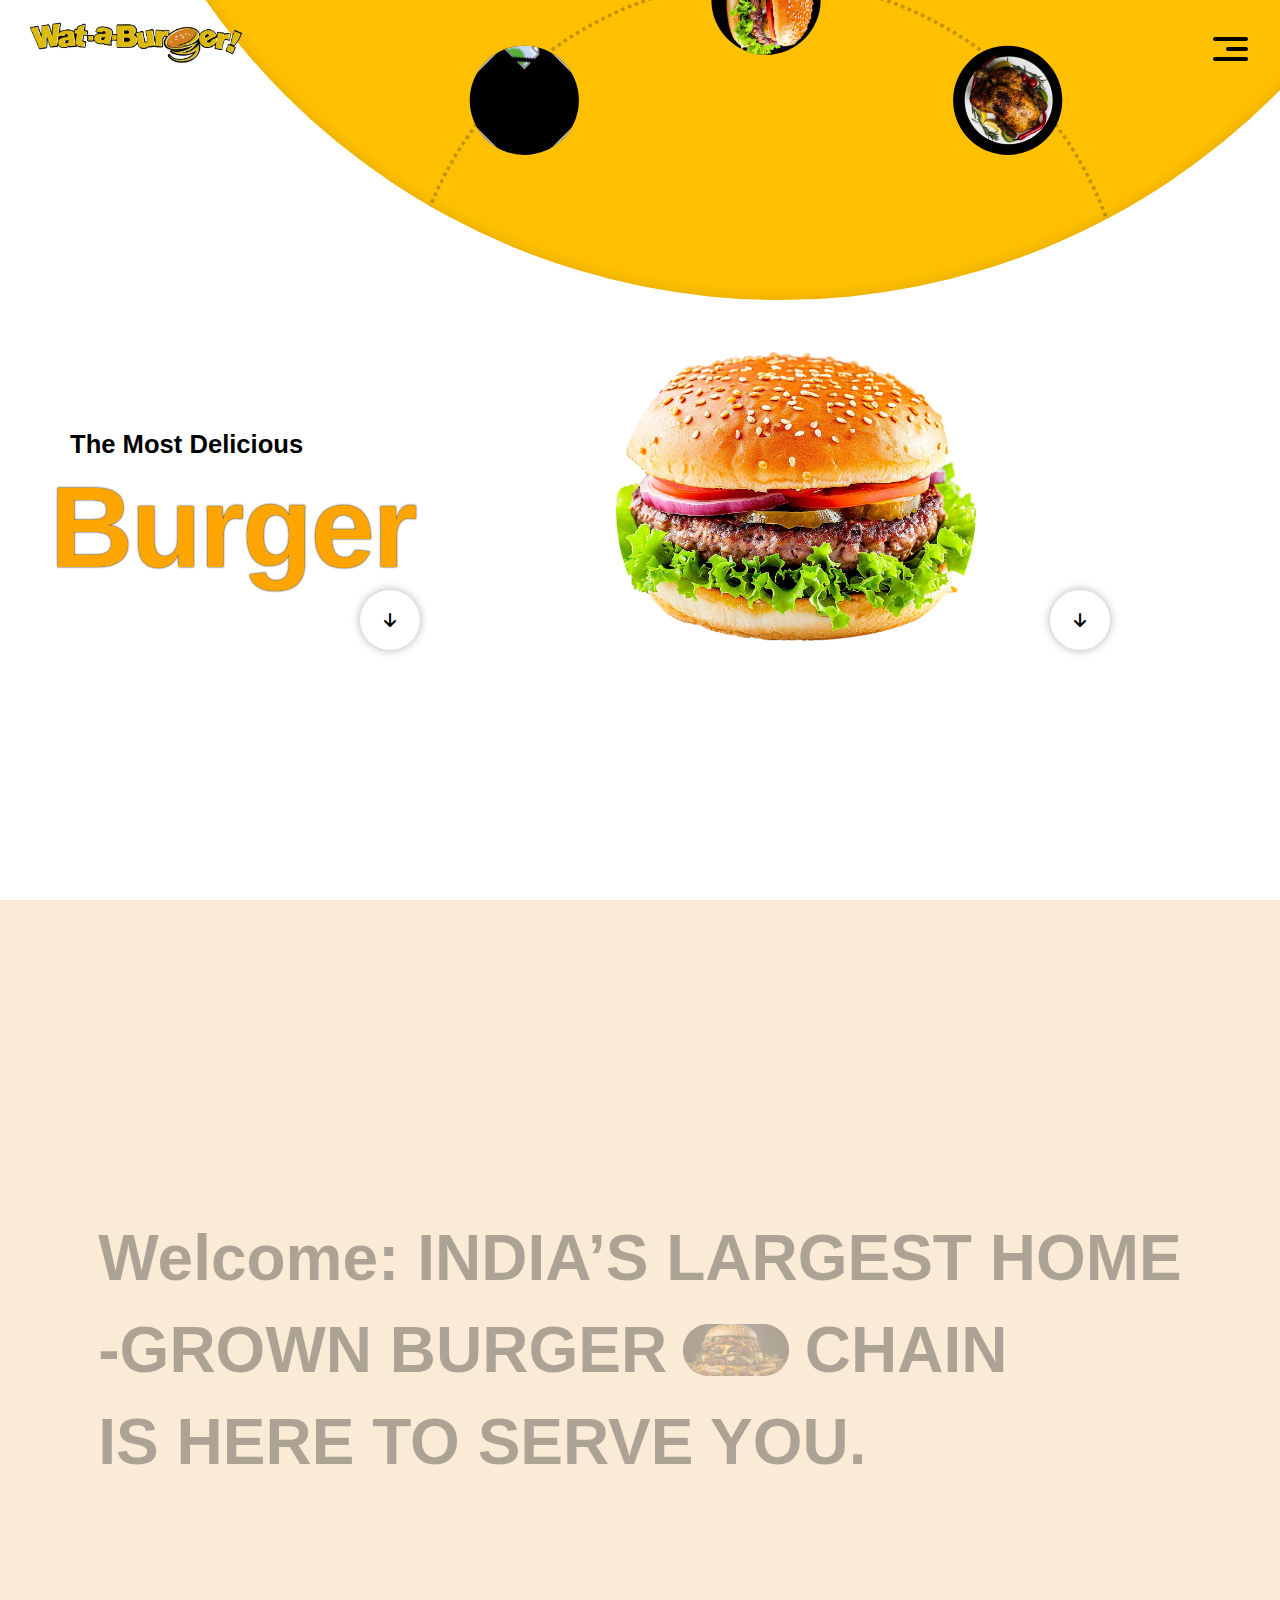
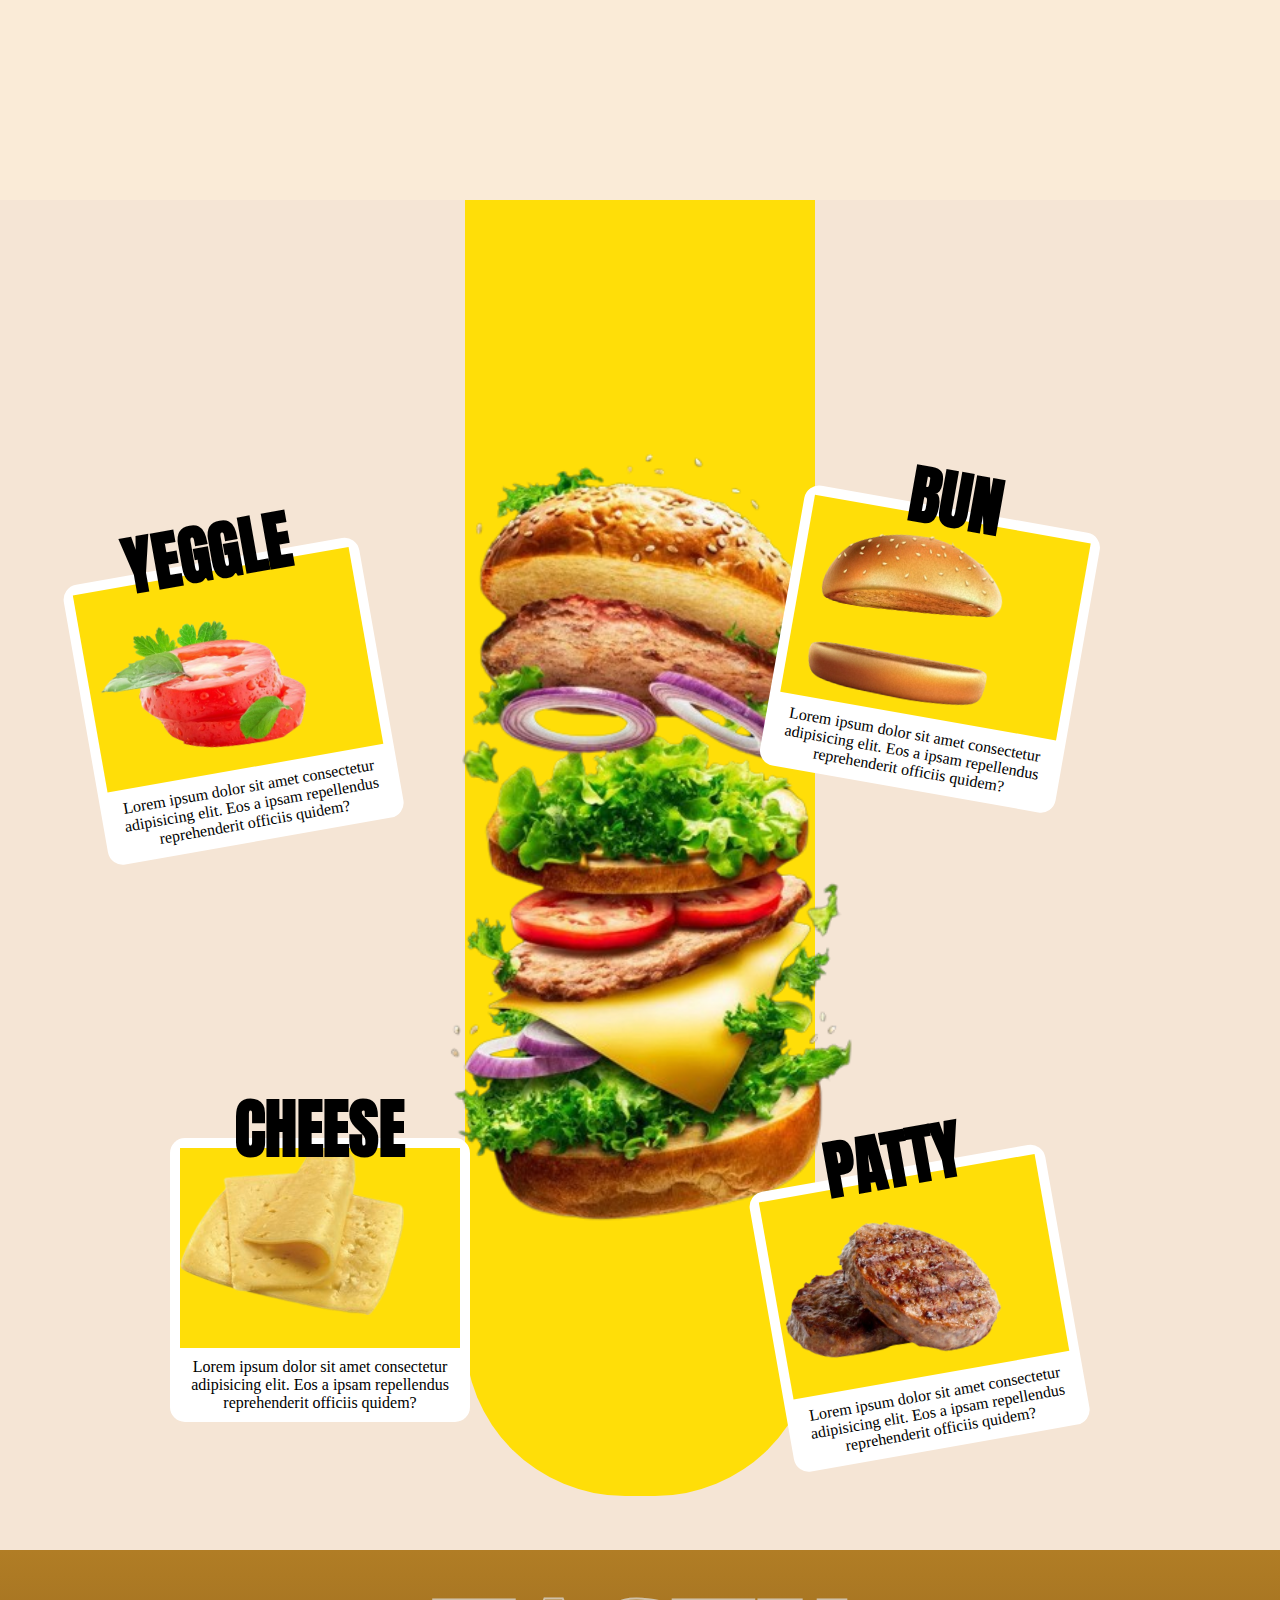
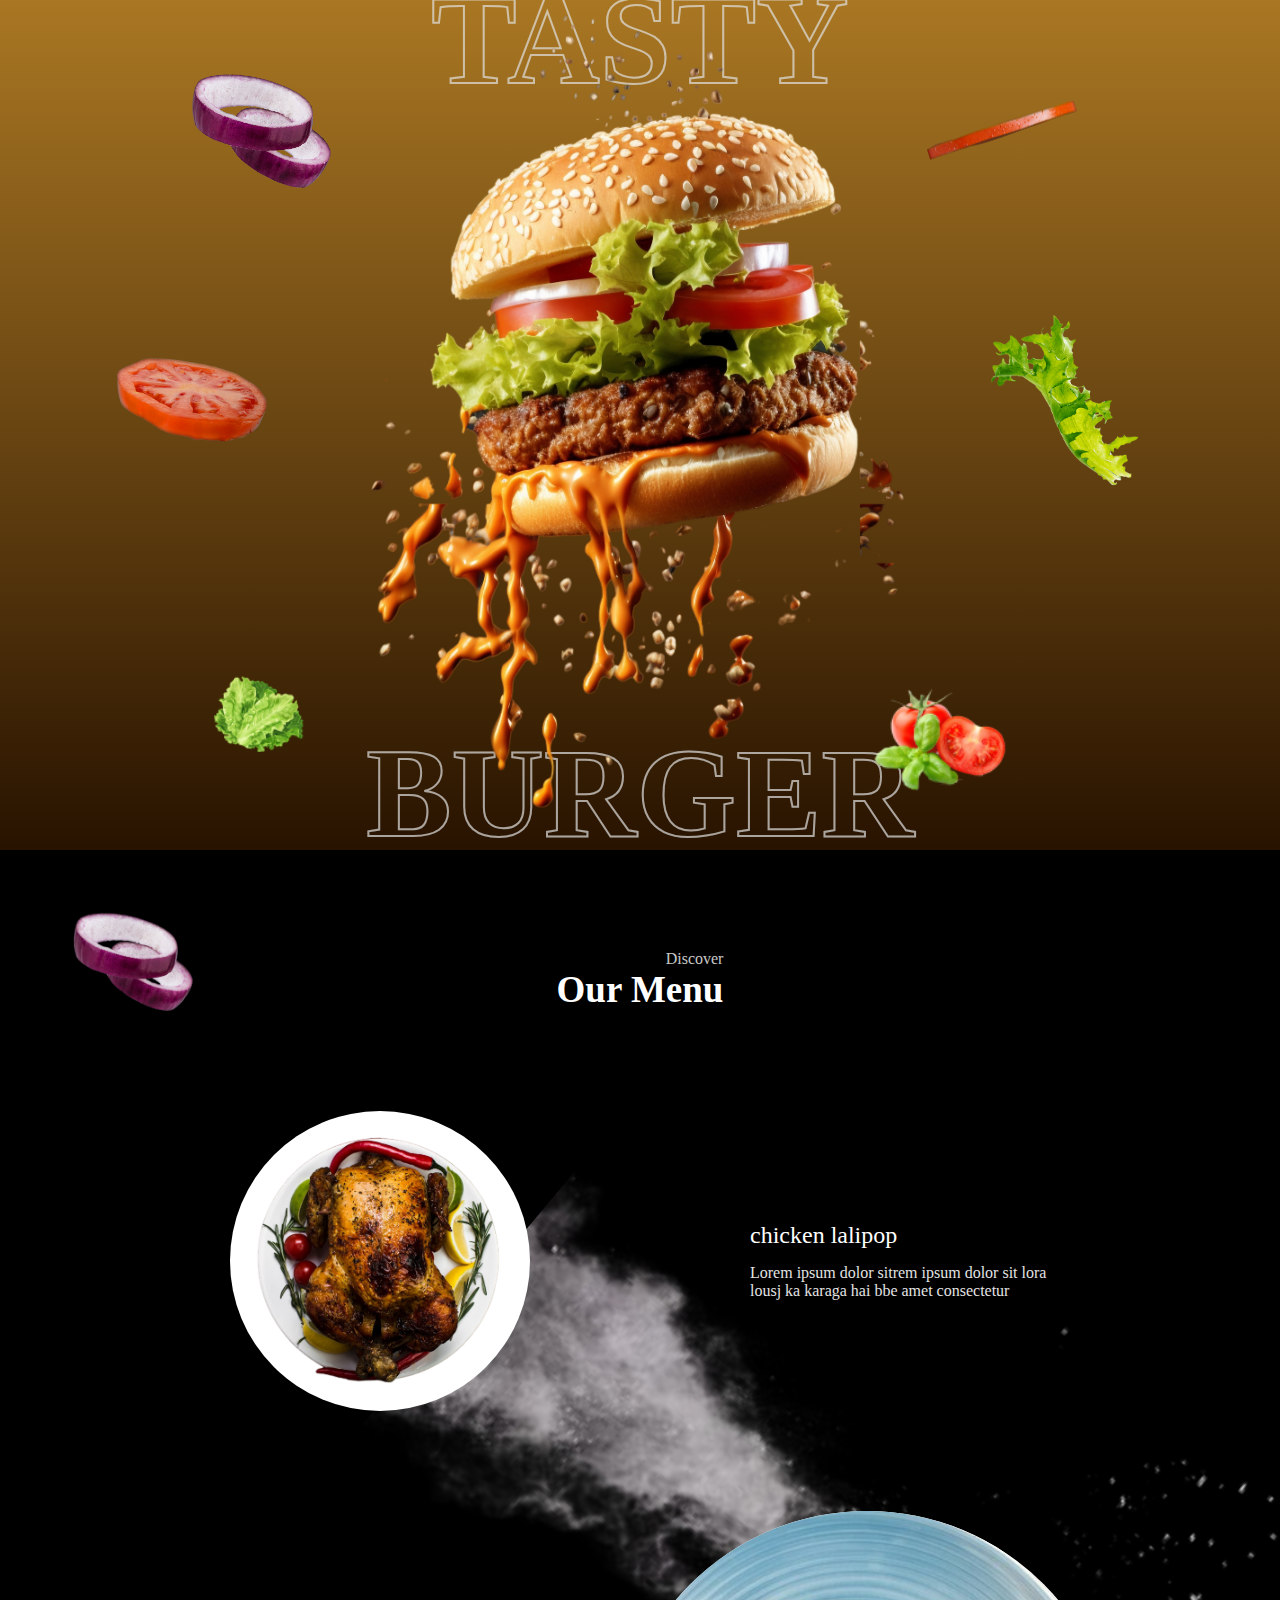
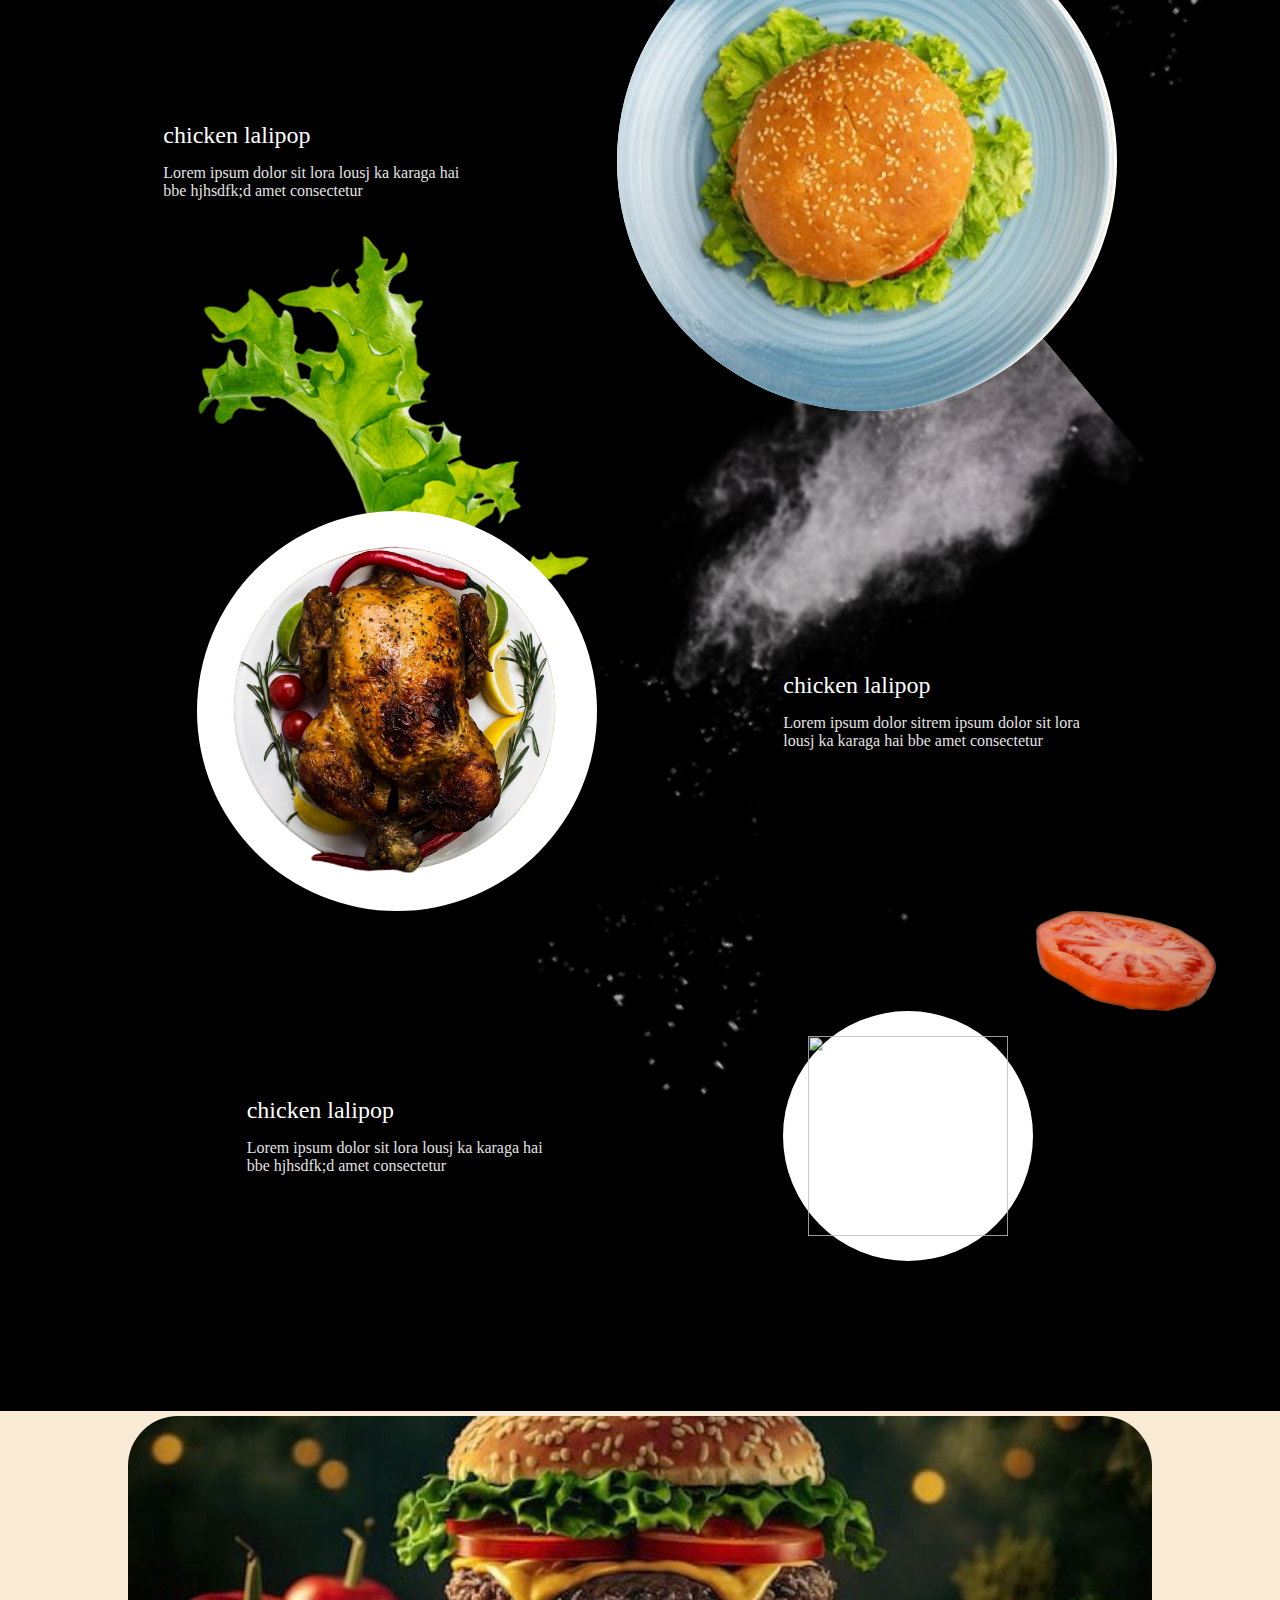
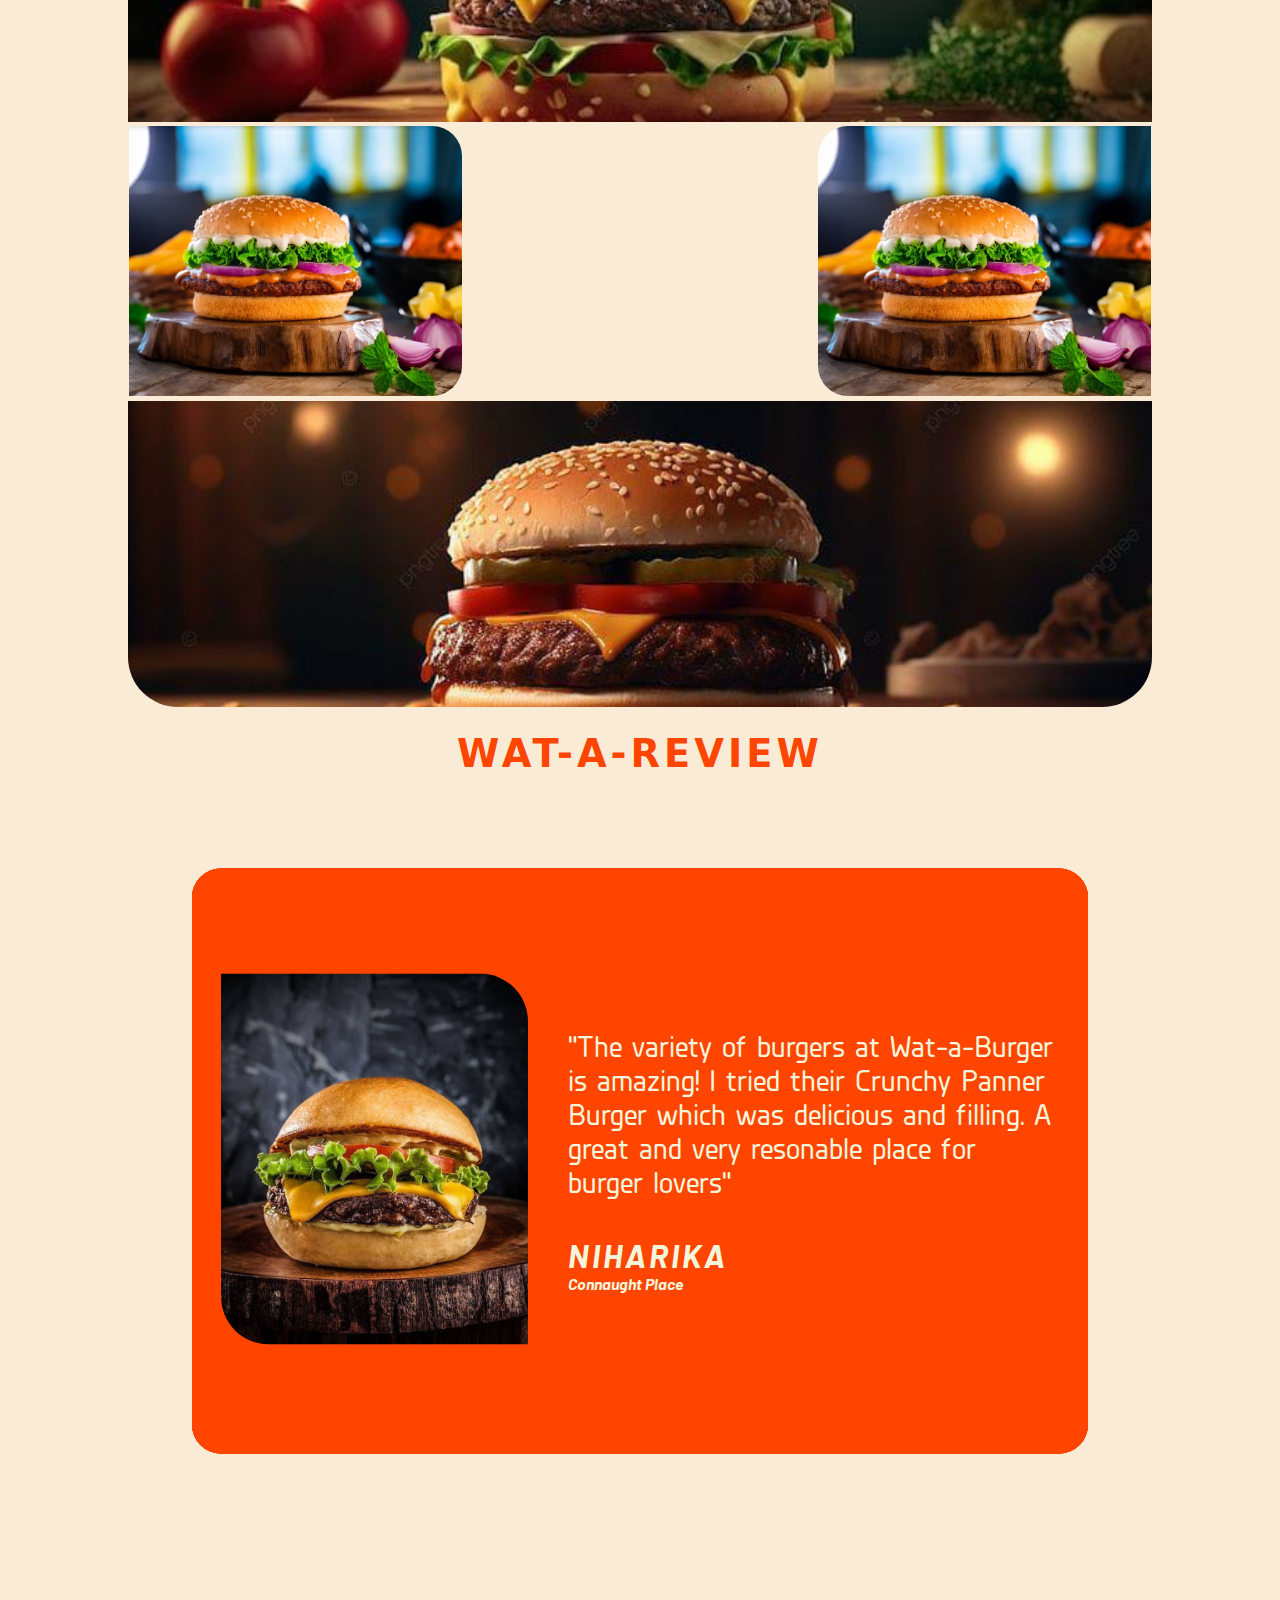
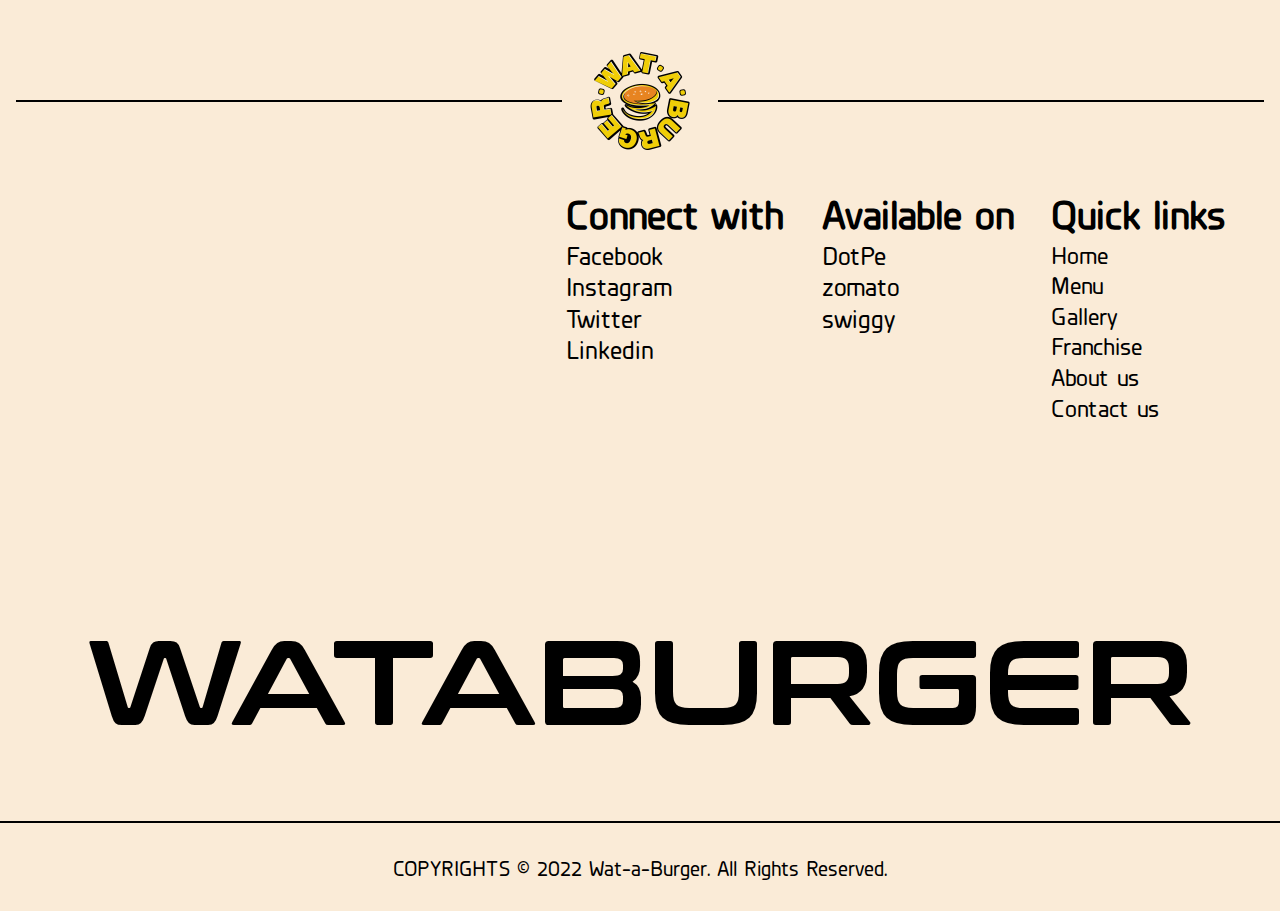
==== commit b747fff2: "add praveen" ====
--- a/index.html
+++ b/index.html
@@ -39,7 +39,6 @@
 
     <!-- temp page second page -->
     <div id="temp">
-      <div class="fullImgBox"></div>
       <div class="bigcircle">
         <div class="tempbox">
           <div class="stripe str1">
@@ -47,7 +46,7 @@
               <img src="images/BURGER.png" alt="">
             </div>
             <div class="strImg">
-              <img src="images/coffe.png">
+              <img src="images/coffe.png" alt="">
             </div>
           </div>
           <div class="stripe str2">
@@ -121,7 +120,7 @@
       <div class="tempright">
 
       </div>
-    </div>
+
     </div>
 
     <!-- page page animtion third page  -->
@@ -129,18 +128,16 @@
       <div class="text">
         <h1 class="first">Welcome: INDIA’S LARGEST HOME</h1><br>
         <h1 class="second">-GROWN BURGER <div class="hover-img-vdo"><video src="video/burger-video.mp4" autoplay muted
-              loop></video></div> CHAIN</h1><br>
+              loop></video><img src="images/burgerrrrr.avif" alt=""></div> CHAIN</h1><br>
         <h1 class="third">IS HERE TO SERVE YOU.</h1>
       </div>
       <div class="text-hover">
         <h1 class="first">Welcome: INDIA’S LARGEST HOME</h1><br>
         <h1 class="second">-GROWN BURGER <div class="hover-img-vdo"><video src="video/burger-video.mp4" autoplay muted
-              loop></video></div> CHAIN</h1><br>
+              loop></video><img src="images/burgerrrrr.avif" alt=""></div> CHAIN</h1><br>
         <h1 class="third">IS HERE TO SERVE YOU.</h1>
       </div>
     </div>
-
-
 
     <!-- our secreate recipte page four page -->
 
@@ -153,10 +150,9 @@
         <h1>Yeggle</h1>
         <div class="rec-Card">
           <div class="rec-img-div">
-            <img src="images/2.png" alt="">
-          </div>
-          <p>Lorem ipsum dolor sit amet consectetur adipisicing elit. Eos a ipsam repellendus reprehenderit
-            officiis
+            <img src="images/tomato3.png" alt="">
+          </div>
+          <p>Lorem ipsum dolor sit amet consectetur adipisicing elit. Eos a ipsam repellendus reprehenderit officiis
             quidem?</p>
         </div>
       </div>
@@ -166,10 +162,9 @@
         <h1>Cheese</h1>
         <div class="rec-Card">
           <div class="rec-img-div">
-            <img src="images/3" alt="">
-          </div>
-          <p>Lorem ipsum dolor sit amet consectetur adipisicing elit. Eos a ipsam repellendus reprehenderit
-            officiis
+            <img src="images/chij.png" alt="">
+          </div>
+          <p>Lorem ipsum dolor sit amet consectetur adipisicing elit. Eos a ipsam repellendus reprehenderit officiis
             quidem?</p>
         </div>
       </div>
@@ -178,10 +173,9 @@
         <h1>Patty</h1>
         <div class="rec-Card">
           <div class="rec-img-div">
-            <img src="images/4.png" alt="">
-          </div>
-          <p>Lorem ipsum dolor sit amet consectetur adipisicing elit. Eos a ipsam repellendus reprehenderit
-            officiis
+            <img src="images/patty.png" alt="">
+          </div>
+          <p>Lorem ipsum dolor sit amet consectetur adipisicing elit. Eos a ipsam repellendus reprehenderit officiis
             quidem?</p>
         </div>
       </div>
@@ -189,10 +183,9 @@
         <h1>Bun</h1>
         <div class="rec-Card">
           <div class="rec-img-div">
-            <img src="images/1.png" alt="">
-          </div>
-          <p>Lorem ipsum dolor sit amet consectetur adipisicing elit. Eos a ipsam repellendus reprehenderit
-            officiis
+            <img src="images/bun.png" alt="">
+          </div>
+          <p>Lorem ipsum dolor sit amet consectetur adipisicing elit. Eos a ipsam repellendus reprehenderit officiis
             quidem?</p>
         </div>
       </div>
@@ -213,8 +206,8 @@
     </div>
 
     <!-- menu page animtion page sixth -->
+
     <div id="menu">
-      <div class="fullImgMenu"></div>
       <div class="disc">
         <div class="inner">
           <p>Discover</p>
@@ -222,6 +215,7 @@
         </div>
       </div>
       <div class="menu">
+
         <div class="menu-part1">
           <div class="b">
             <div class="img">
@@ -230,8 +224,7 @@
             </div>
             <div class="texts">
               <h2>chicken lalipop</h2>
-              <p class="textp first">Lorem ipsum dolor sitrem ipsum dolor sit lora lousj ka karaga hai
-                bbe amet
+              <p class="textp first">Lorem ipsum dolor sitrem ipsum dolor sit lora lousj ka karaga hai bbe amet
                 consectetur </p>
             </div>
           </div>
@@ -258,8 +251,7 @@
           <div class="b">
             <div class="texts">
               <h2>chicken lalipop</h2>
-              <p class="textp second">Lorem ipsum dolor sit lora lousj ka karaga hai bbe hjhsdfk;d amet
-                consectetur </p>
+              <p class="textp second">Lorem ipsum dolor sit lora lousj ka karaga hai bbe hjhsdfk;d amet consectetur </p>
             </div>
             <div class="img second">
               <img class="secondImg" src="images/plate burger.png" alt="">
@@ -275,8 +267,7 @@
             </div>
             <div class="texts">
               <h2>chicken lalipop</h2>
-              <p class="textp third">Lorem ipsum dolor sitrem ipsum dolor sit lora lousj ka karaga hai
-                bbe amet
+              <p class="textp third">Lorem ipsum dolor sitrem ipsum dolor sit lora lousj ka karaga hai bbe amet
                 consectetur </p>
             </div>
           </div>
@@ -286,8 +277,7 @@
           <div class="b">
             <div class="texts">
               <h2>chicken lalipop</h2>
-              <p class="textp fourth">Lorem ipsum dolor sit lora lousj ka karaga hai bbe hjhsdfk;d amet
-                consectetur </p>
+              <p class="textp fourth">Lorem ipsum dolor sit lora lousj ka karaga hai bbe hjhsdfk;d amet consectetur </p>
             </div>
             <div class="img fourth">
               <img class="fourthImg" src="images/BURGER.png" alt="">
@@ -300,13 +290,36 @@
 
     <!-- video page -->
 
+    <section class="food-gallery">
+      <div class="gallery">
+        <div class="center-con">
+          <div class="upper">
+            <img src="images/WhatsApp Image 2024-07-21 at 01.28.32.jpeg" alt="">
+          </div>
+          <div class="middle">
+            <img src="images/burgerrrrrrrrrrr.avif" alt="" class="middle-left">
+            <div class="middle-video">
+              <video src="video/burger-video.mp4" autoplay loop muted class="middle-video"></video>
+            </div>
+
+            <img src="images/burgerrrrrrrrrrr.avif" alt="" class="middle-right">
+          </div>
+
+          <div class="lower">
+            <img src="images/WhatsApp Image 2024-07-21 at 00.50.22.jpeg" alt="">
+
+          </div>
+        </div>
+      </div>
+    </section>
+    <!-- 
     <section id="video-section">
       <div class="video-div">
         <div class="video">
           <video src="video/burger-video.mp4" autoplay muted loop></video>
         </div>
       </div>
-    </section>
+    </section> -->
 
     <!-- review page -->
 
@@ -322,8 +335,7 @@
             <!-- <h1 class="quotesymbox">"</h1> -->
             <!-- <h3>"</h3> -->
             <!-- <img src="images/images__2_-removebg-preview.png" alt=""> -->
-            <h2>"The variety of burgers at Wat-a-Burger is amazing! I tried their Crunchy Panner Burger
-              which was
+            <h2>"The variety of burgers at Wat-a-Burger is amazing! I tried their Crunchy Panner Burger which was
               delicious and filling. A great and very resonable place for burger lovers"</h2>
             <div>
               <h1 class="reviewPersonName">Niharika</h1>
@@ -337,8 +349,7 @@
           </div>
           <div class="reviewCardRight">
             <!-- <h1 class="quotesymbox">"</h1> -->
-            <h2>"Great music! The vibe was also good, staff was very helpful and the food was amazing.
-              The burgers and
+            <h2>"Great music! The vibe was also good, staff was very helpful and the food was amazing. The burgers and
               desserts are a must try! I had the Sizzling Brownie. A must go in CP."</h2>
             <div>
               <h1 class="reviewPersonName">Neha</h1>
@@ -353,10 +364,8 @@
           <div class="reviewCardRight">
             <!-- <h1 class="quotesymbox">"</h1> -->
             <h2>"
-              YOU GOTTA EAT HERE! Idk man their burgers just hit different. Makes me wonder if they put
-              something
-              special in their dishes. I was already full but I still ate three burgers man, it’s
-              crazy!"</h2>
+              YOU GOTTA EAT HERE! Idk man their burgers just hit different. Makes me wonder if they put something
+              special in their dishes. I was already full but I still ate three burgers man, it’s crazy!"</h2>
             <div>
               <h1 class="reviewPersonName">Sam</h1>
               <p>Jhansi</p>
@@ -368,8 +377,7 @@
             <img src="images/WhatsApp Image 2024-07-20 at 15.34.19 (1).jpeg" class="img" alt="">
           </div>
           <div class="reviewCardRight">
-            <h2>" I was so delighted to see this chain in Bhopal. They are serving some awesome burgers"
-            </h2>
+            <h2>" I was so delighted to see this chain in Bhopal. They are serving some awesome burgers"</h2>
             <div>
               <h1 class="reviewPersonName">Apoorva Chakravorty</h1>
               <p>Bhopal</p>
@@ -382,8 +390,7 @@
           </div>
           <div class="reviewCardRight">
             <!-- <h1 class="quotesymbox">"</h1> -->
-            <h2>""Great music! The vibe was also good, staff was very helpful and the food was amazing.
-              The burgers and
+            <h2>""Great music! The vibe was also good, staff was very helpful and the food was amazing. The burgers and
               desserts are a must try! I had the Sizzling Brownie. A must go in CP."</h2>
             <div>
               <h1 class="reviewPersonName">Arjun</h1>
@@ -403,7 +410,6 @@
         </div>
       </div>
     </div>
-
     <section id="footer">
       <div class="lines-with-logo">
         <div class="first-line"></div>
@@ -448,30 +454,39 @@
         <p>COPYRIGHTS &copy; 2022 Wat-a-Burger. All Rights Reserved.</p>
       </div>
     </section>
+
+
+
+
   </main>
 
 
 
 
-
+  <!-- Locomotive Scroll -->
   <script src="https://cdn.jsdelivr.net/npm/locomotive-scroll@beta/bundled/locomotive-scroll.min.js"></script>
 
+  <!-- GSAP -->
   <script src="https://cdnjs.cloudflare.com/ajax/libs/gsap/3.12.5/gsap.min.js"
     integrity="sha512-7eHRwcbYkK4d9g/6tD/mhkf++eoTHwpNM9woBxtPUBWm67zeAfFC+HrdoE2GanKeocly/VxeLvIqwvCdk7qScg=="
     crossorigin="anonymous" referrerpolicy="no-referrer"></script>
-
-
-  <!-- <script src="https://cdnjs.cloudflare.com/ajax/libs/three.js/0.155.0/three.min.js"></script> -->
-
-
-  <script src="https://cdnjs.cloudflare.com/ajax/libs/gsap/3.12.5/ScrollTrigger.min.js"
-    integrity="sha512-onMTRKJBKz8M1TnqqDuGBlowlH0ohFzMXYRNebz+yOcc5TQr/zAKsthzhuv0hiyUKEiQEQXEynnXCvNTOk50dg=="
-    crossorigin="anonymous" referrerpolicy="no-referrer"></script>
-  <!-- <script src="https://cdn.jsdelivr.net/gh/automat/controlkit.js@master/bin/controlKit.min.js"></script> -->
-
-  <!-- <script type="text/javascript" src="https://unpkg.com/sheryjs/dist/Shery.js"></script> -->
+    
+  <script src="https://cdnjs.cloudflare.com/ajax/libs/gsap/3.12.2/ScrollTrigger.min.js"></script>
+
+  <!-- Three.js -->
+  <script src="https://cdnjs.cloudflare.com/ajax/libs/three.js/0.155.0/three.min.js"></script>
+
+  <!-- ControlKit -->
+  <script src="https://cdn.jsdelivr.net/gh/automat/controlkit.js@master/bin/controlKit.min.js"></script>
+
+  <!-- Shery.js -->
+  <script type="text/javascript" src="https://unpkg.com/sheryjs/dist/Shery.js"></script>
+
+
+  <!-- Custom Script -->
   <script src="app.js"></script>
 
+
 </body>
 
 </html>--- a/style.css
+++ b/style.css
@@ -1265,12 +1265,12 @@
 
 }
 
-/* video page animation */
-
+/* video page animation food gallery */
 
 .food-gallery {
   min-height: 100vh;
   width: 100%;
+  
 }
 
 .food-gallery .gallery {
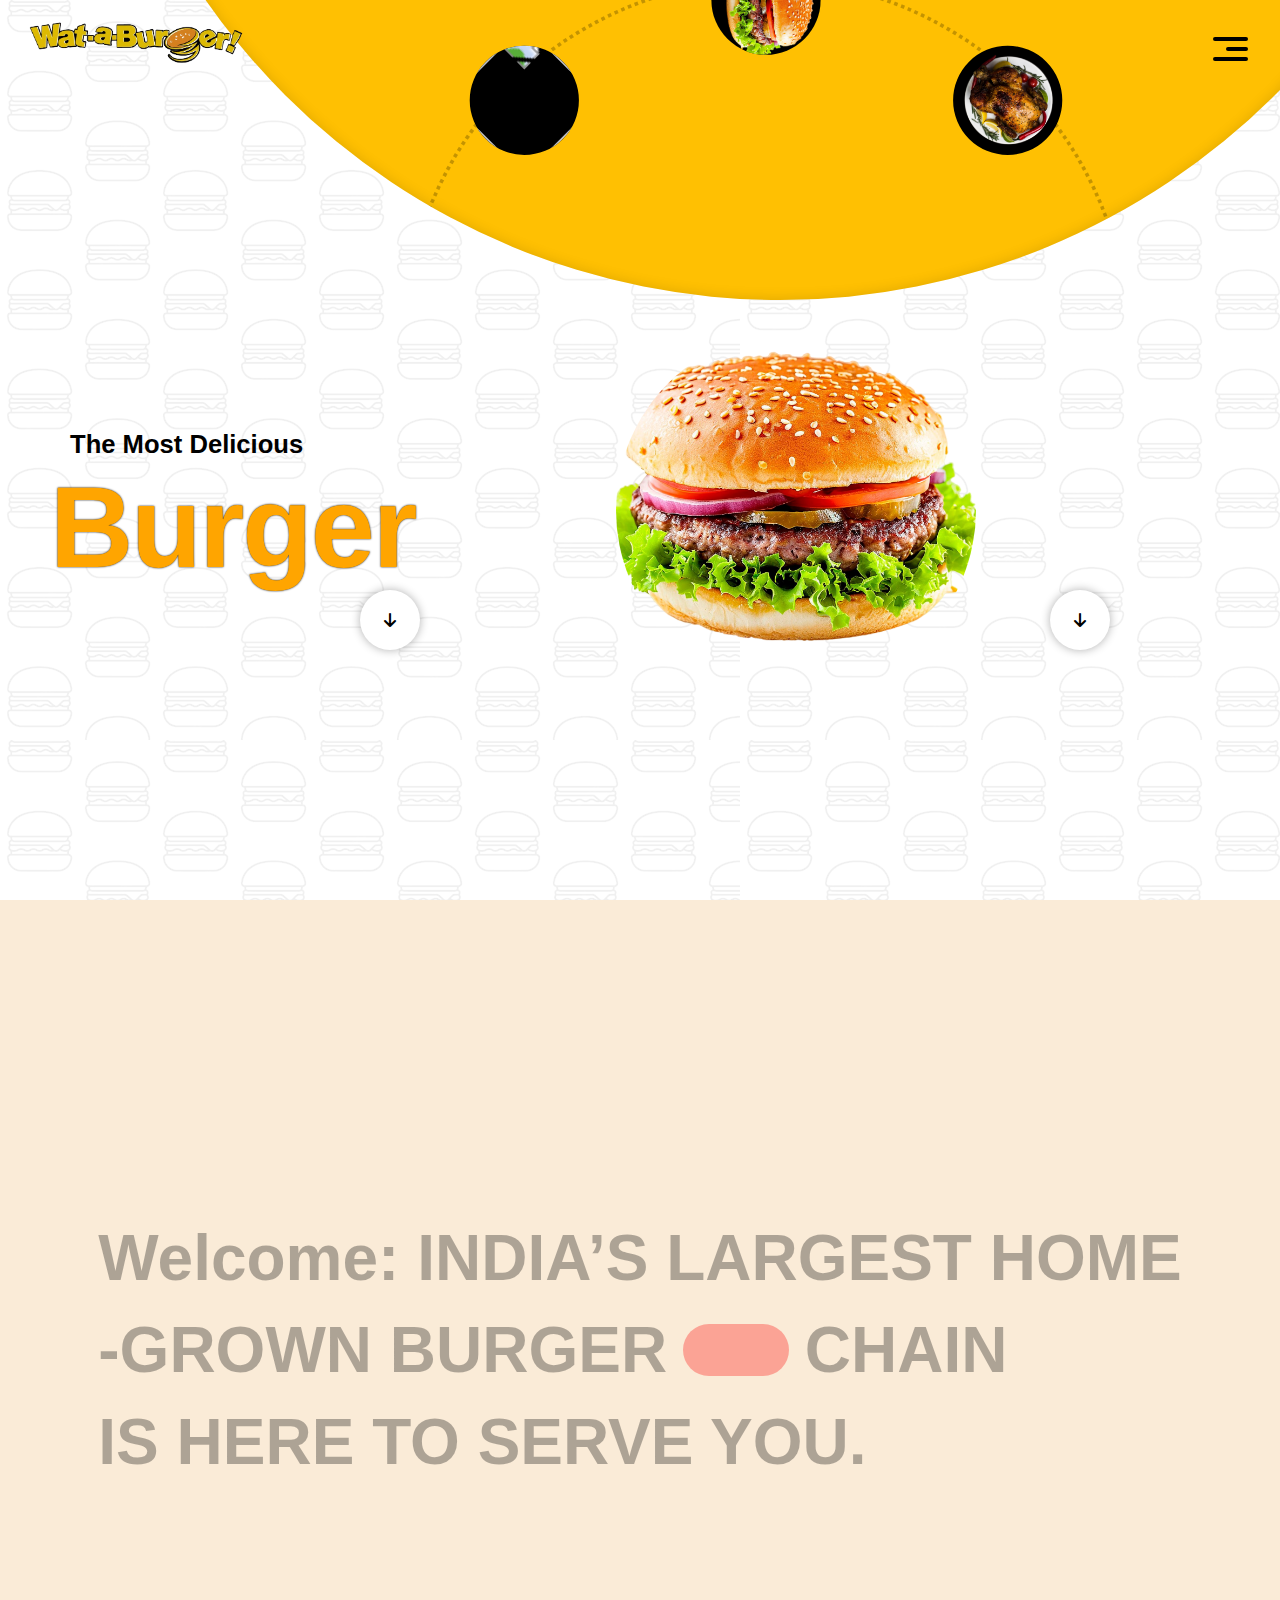
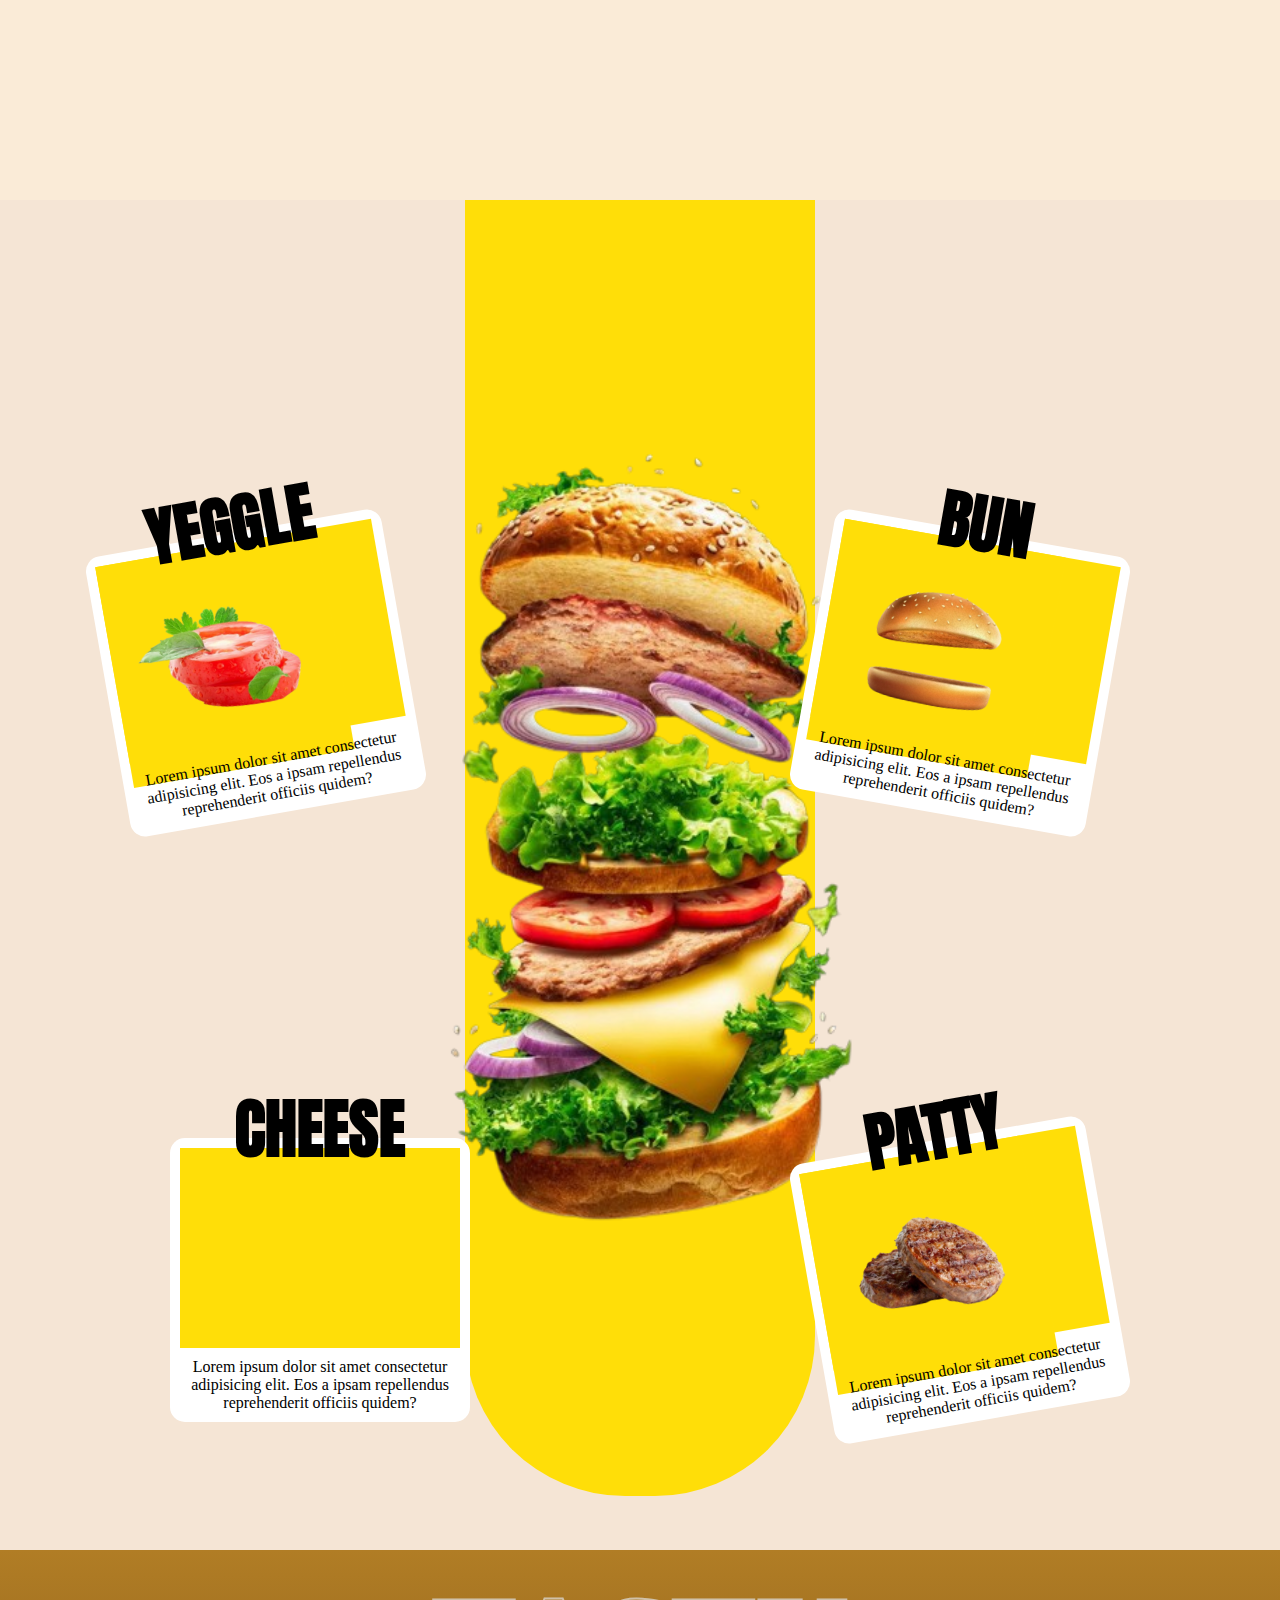
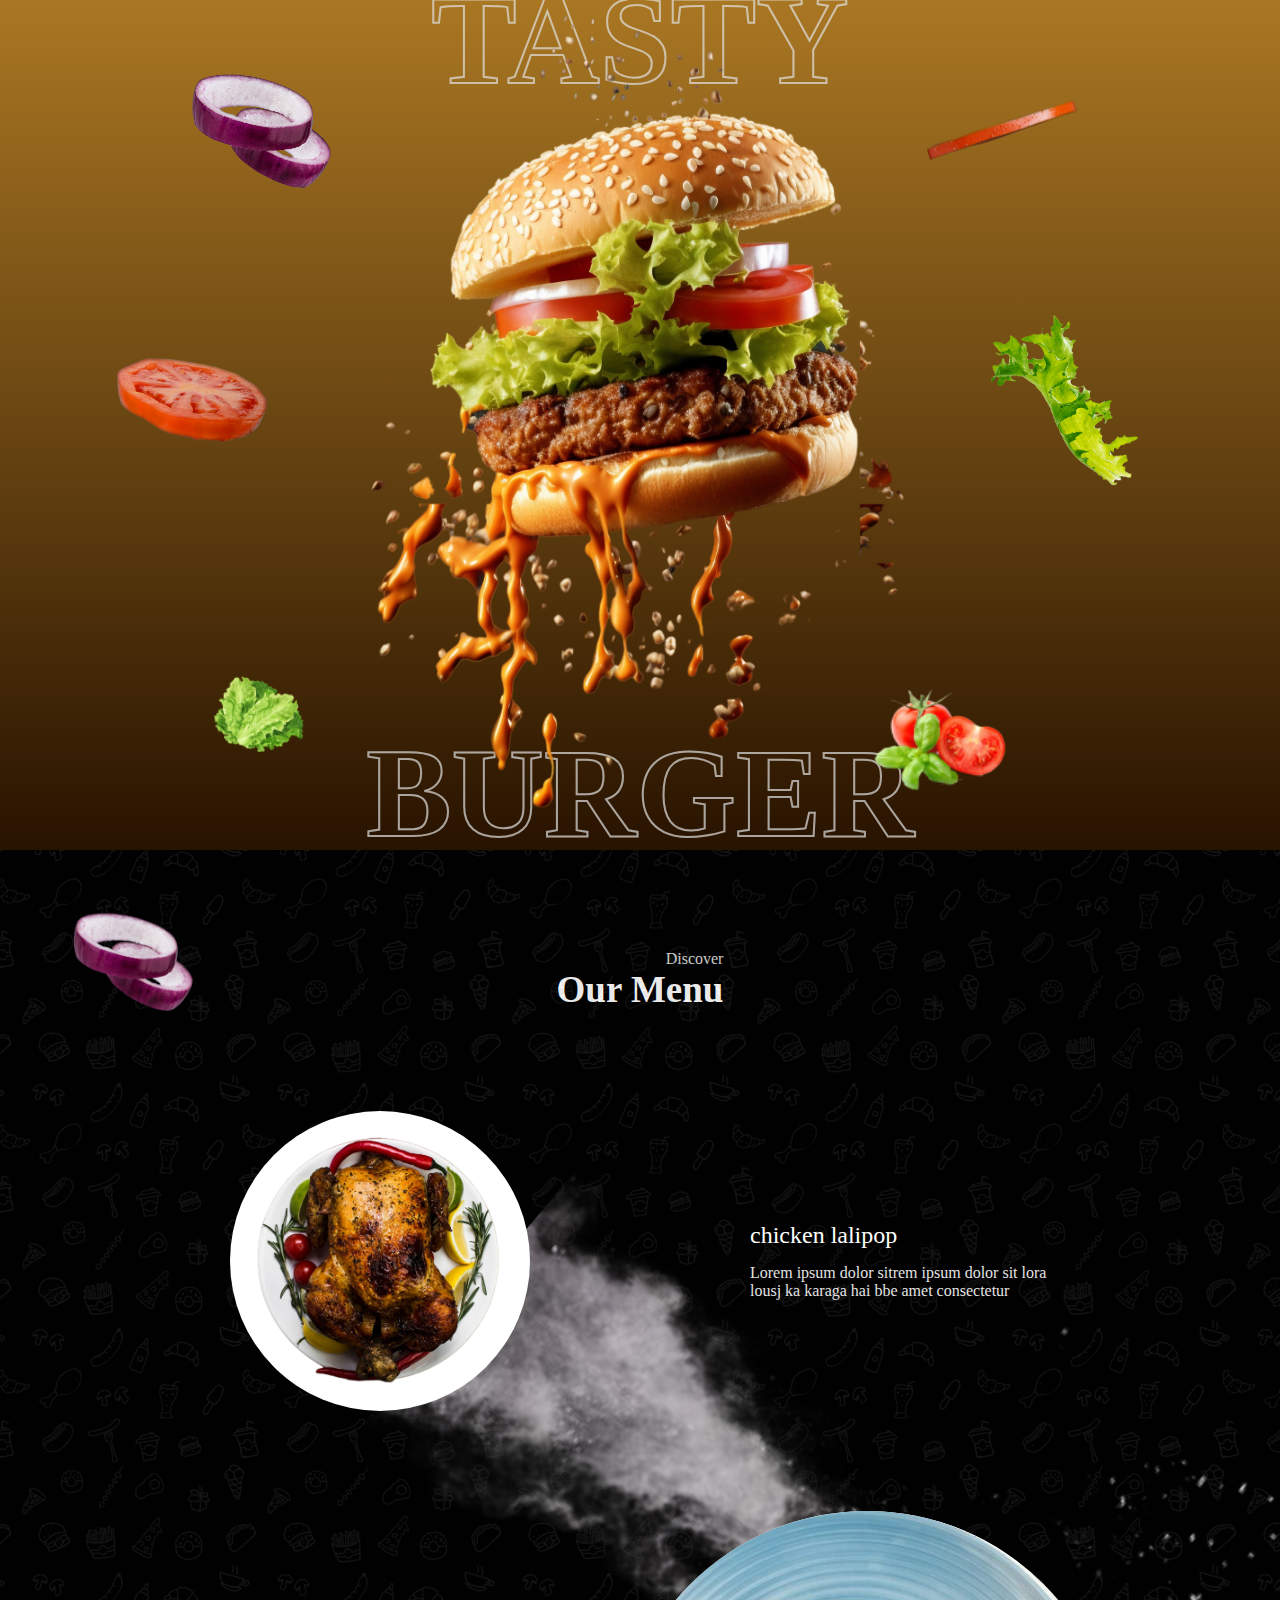
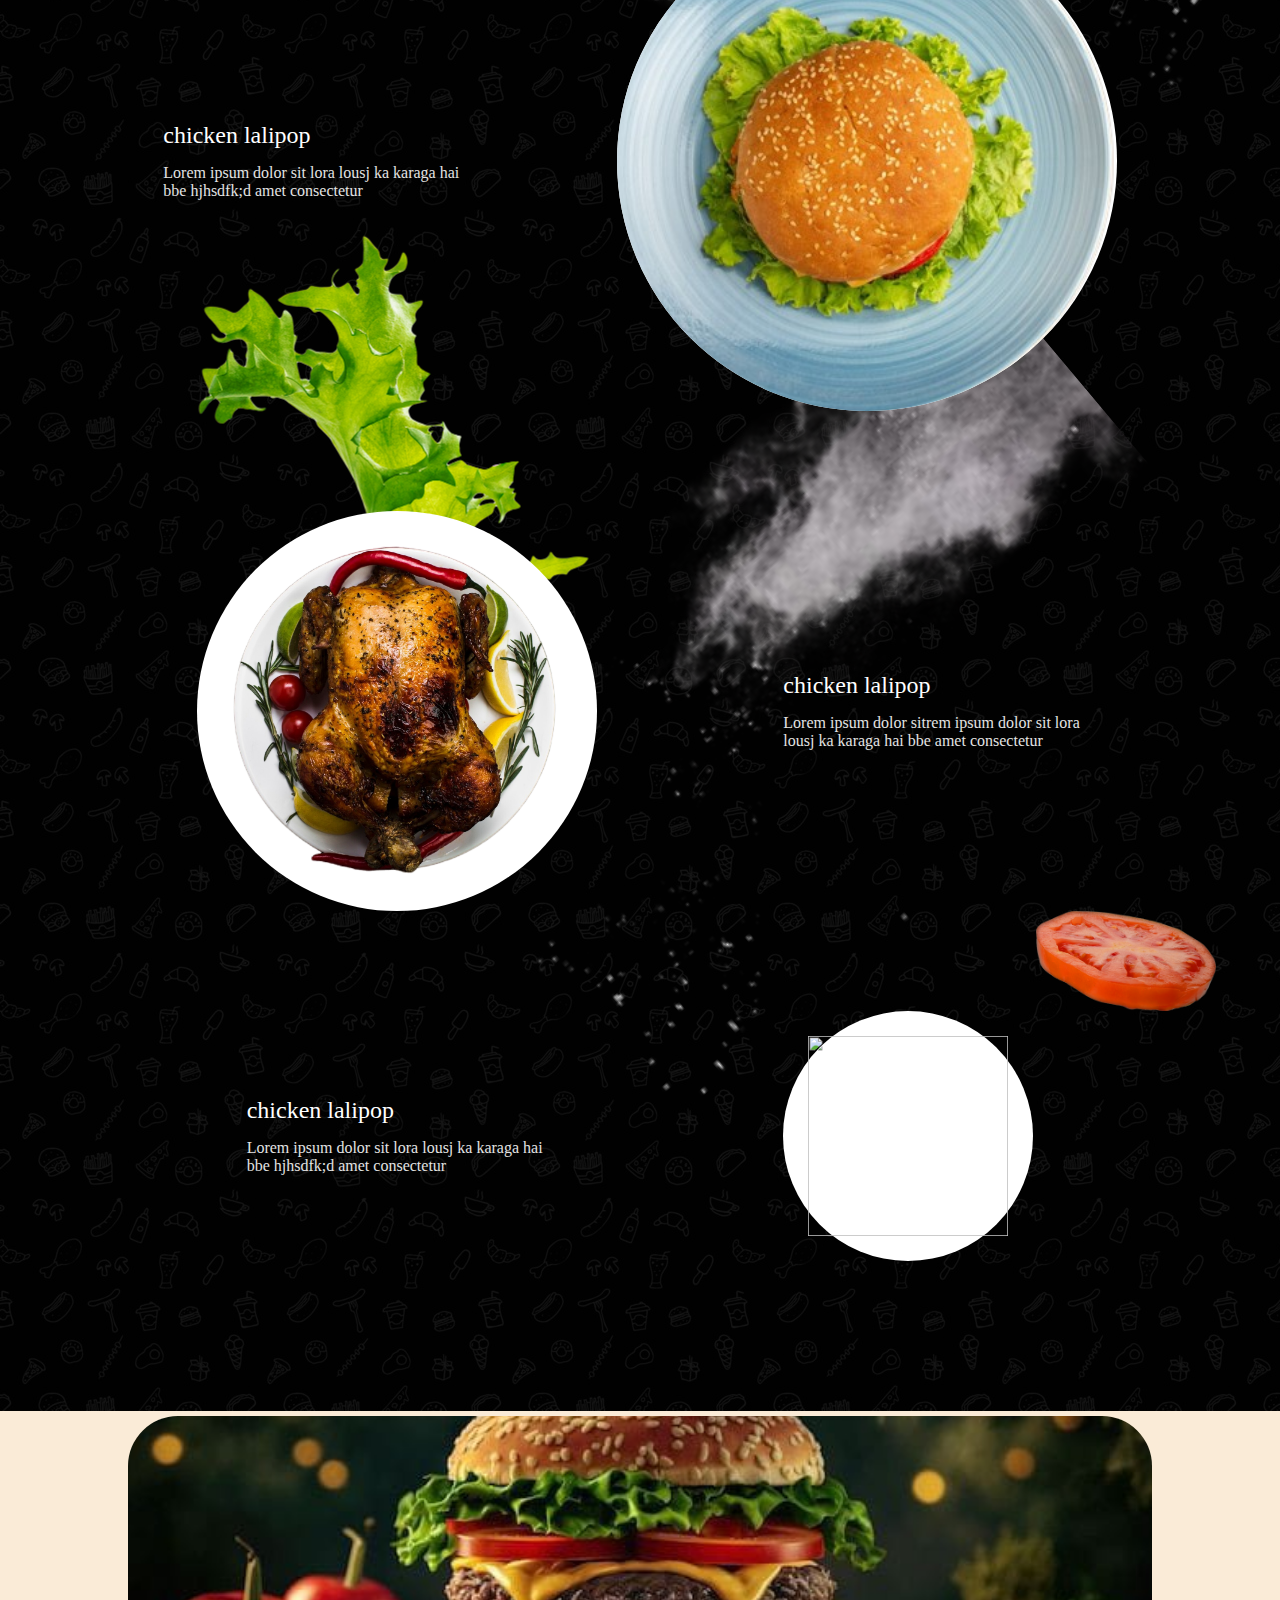
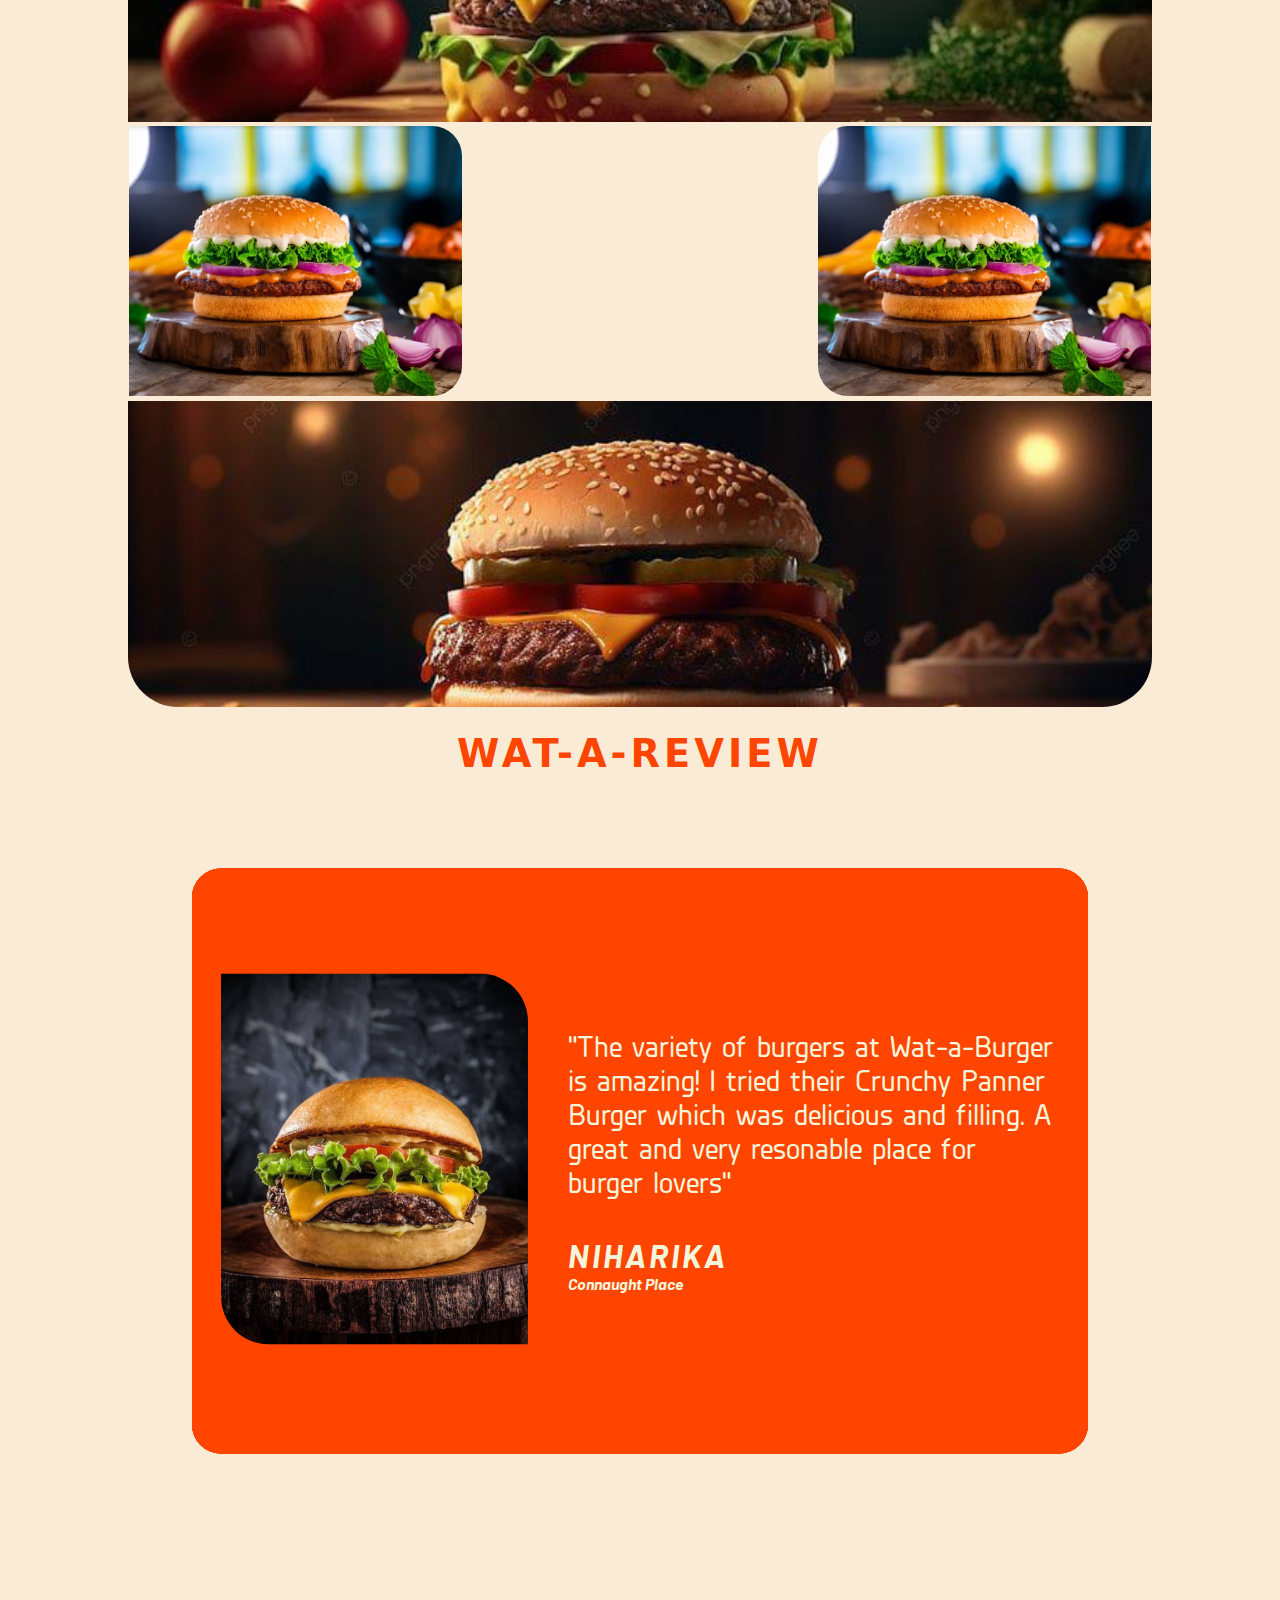
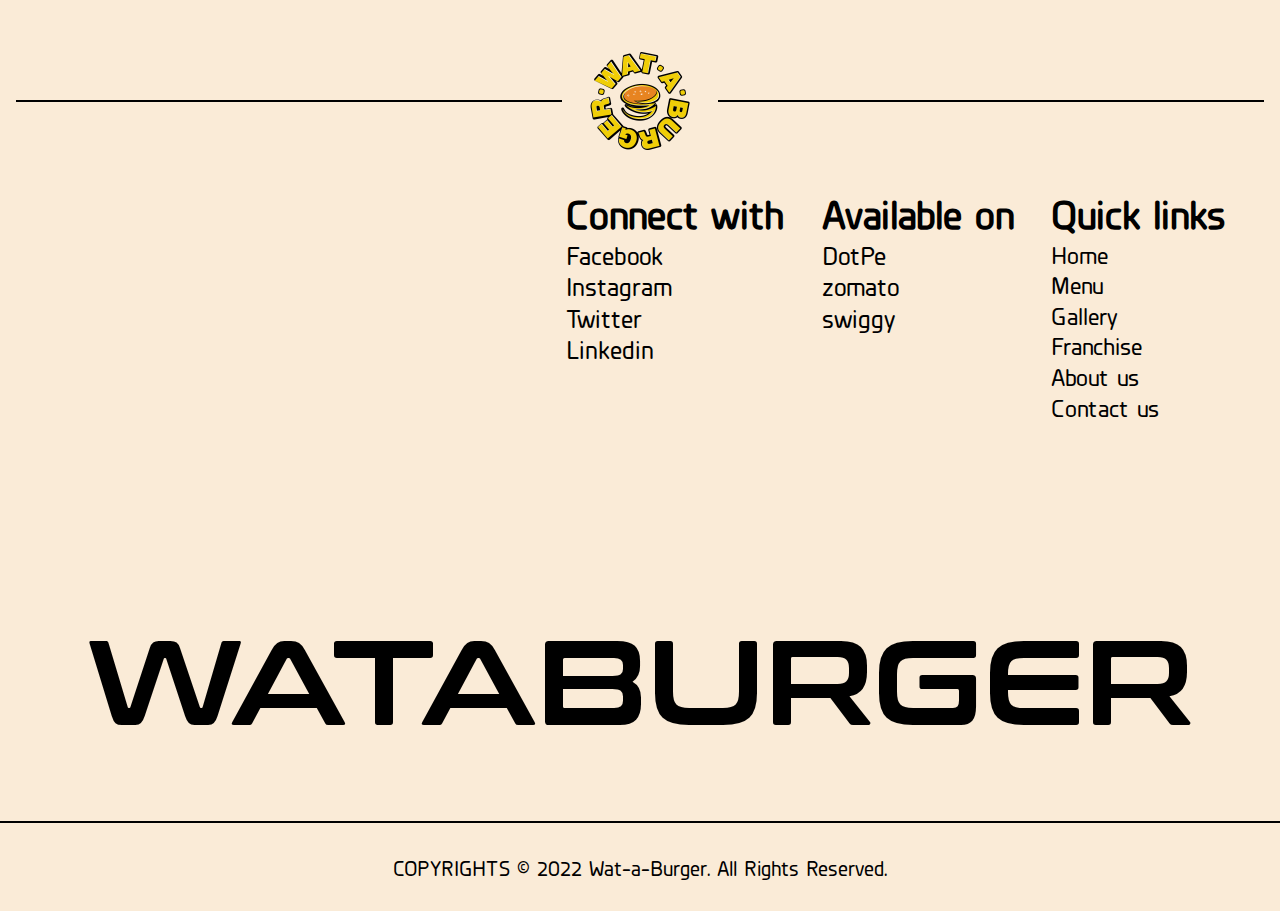
==== commit 32d40454: "merge code" ====
--- a/index.html
+++ b/index.html
@@ -39,6 +39,7 @@
 
     <!-- temp page second page -->
     <div id="temp">
+      <div class="fullImgBox"></div>
       <div class="bigcircle">
         <div class="tempbox">
           <div class="stripe str1">
@@ -46,7 +47,7 @@
               <img src="images/BURGER.png" alt="">
             </div>
             <div class="strImg">
-              <img src="images/coffe.png" alt="">
+              <img src="images/coffe.png">
             </div>
           </div>
           <div class="stripe str2">
@@ -120,7 +121,7 @@
       <div class="tempright">
 
       </div>
-
+    </div>
     </div>
 
     <!-- page page animtion third page  -->
@@ -128,16 +129,18 @@
       <div class="text">
         <h1 class="first">Welcome: INDIA’S LARGEST HOME</h1><br>
         <h1 class="second">-GROWN BURGER <div class="hover-img-vdo"><video src="video/burger-video.mp4" autoplay muted
-              loop></video><img src="images/burgerrrrr.avif" alt=""></div> CHAIN</h1><br>
+              loop></video></div> CHAIN</h1><br>
         <h1 class="third">IS HERE TO SERVE YOU.</h1>
       </div>
       <div class="text-hover">
         <h1 class="first">Welcome: INDIA’S LARGEST HOME</h1><br>
         <h1 class="second">-GROWN BURGER <div class="hover-img-vdo"><video src="video/burger-video.mp4" autoplay muted
-              loop></video><img src="images/burgerrrrr.avif" alt=""></div> CHAIN</h1><br>
+              loop></video></div> CHAIN</h1><br>
         <h1 class="third">IS HERE TO SERVE YOU.</h1>
       </div>
     </div>
+
+
 
     <!-- our secreate recipte page four page -->
 
@@ -150,9 +153,10 @@
         <h1>Yeggle</h1>
         <div class="rec-Card">
           <div class="rec-img-div">
-            <img src="images/tomato3.png" alt="">
-          </div>
-          <p>Lorem ipsum dolor sit amet consectetur adipisicing elit. Eos a ipsam repellendus reprehenderit officiis
+            <img src="images/2.png" alt="">
+          </div>
+          <p>Lorem ipsum dolor sit amet consectetur adipisicing elit. Eos a ipsam repellendus reprehenderit
+            officiis
             quidem?</p>
         </div>
       </div>
@@ -162,9 +166,10 @@
         <h1>Cheese</h1>
         <div class="rec-Card">
           <div class="rec-img-div">
-            <img src="images/chij.png" alt="">
-          </div>
-          <p>Lorem ipsum dolor sit amet consectetur adipisicing elit. Eos a ipsam repellendus reprehenderit officiis
+            <img src="images/3" alt="">
+          </div>
+          <p>Lorem ipsum dolor sit amet consectetur adipisicing elit. Eos a ipsam repellendus reprehenderit
+            officiis
             quidem?</p>
         </div>
       </div>
@@ -173,9 +178,10 @@
         <h1>Patty</h1>
         <div class="rec-Card">
           <div class="rec-img-div">
-            <img src="images/patty.png" alt="">
-          </div>
-          <p>Lorem ipsum dolor sit amet consectetur adipisicing elit. Eos a ipsam repellendus reprehenderit officiis
+            <img src="images/4.png" alt="">
+          </div>
+          <p>Lorem ipsum dolor sit amet consectetur adipisicing elit. Eos a ipsam repellendus reprehenderit
+            officiis
             quidem?</p>
         </div>
       </div>
@@ -183,9 +189,10 @@
         <h1>Bun</h1>
         <div class="rec-Card">
           <div class="rec-img-div">
-            <img src="images/bun.png" alt="">
-          </div>
-          <p>Lorem ipsum dolor sit amet consectetur adipisicing elit. Eos a ipsam repellendus reprehenderit officiis
+            <img src="images/1.png" alt="">
+          </div>
+          <p>Lorem ipsum dolor sit amet consectetur adipisicing elit. Eos a ipsam repellendus reprehenderit
+            officiis
             quidem?</p>
         </div>
       </div>
@@ -206,8 +213,8 @@
     </div>
 
     <!-- menu page animtion page sixth -->
-
     <div id="menu">
+      <div class="fullImgMenu"></div>
       <div class="disc">
         <div class="inner">
           <p>Discover</p>
@@ -215,7 +222,6 @@
         </div>
       </div>
       <div class="menu">
-
         <div class="menu-part1">
           <div class="b">
             <div class="img">
@@ -224,7 +230,8 @@
             </div>
             <div class="texts">
               <h2>chicken lalipop</h2>
-              <p class="textp first">Lorem ipsum dolor sitrem ipsum dolor sit lora lousj ka karaga hai bbe amet
+              <p class="textp first">Lorem ipsum dolor sitrem ipsum dolor sit lora lousj ka karaga hai
+                bbe amet
                 consectetur </p>
             </div>
           </div>
@@ -251,7 +258,8 @@
           <div class="b">
             <div class="texts">
               <h2>chicken lalipop</h2>
-              <p class="textp second">Lorem ipsum dolor sit lora lousj ka karaga hai bbe hjhsdfk;d amet consectetur </p>
+              <p class="textp second">Lorem ipsum dolor sit lora lousj ka karaga hai bbe hjhsdfk;d amet
+                consectetur </p>
             </div>
             <div class="img second">
               <img class="secondImg" src="images/plate burger.png" alt="">
@@ -267,7 +275,8 @@
             </div>
             <div class="texts">
               <h2>chicken lalipop</h2>
-              <p class="textp third">Lorem ipsum dolor sitrem ipsum dolor sit lora lousj ka karaga hai bbe amet
+              <p class="textp third">Lorem ipsum dolor sitrem ipsum dolor sit lora lousj ka karaga hai
+                bbe amet
                 consectetur </p>
             </div>
           </div>
@@ -277,7 +286,8 @@
           <div class="b">
             <div class="texts">
               <h2>chicken lalipop</h2>
-              <p class="textp fourth">Lorem ipsum dolor sit lora lousj ka karaga hai bbe hjhsdfk;d amet consectetur </p>
+              <p class="textp fourth">Lorem ipsum dolor sit lora lousj ka karaga hai bbe hjhsdfk;d amet
+                consectetur </p>
             </div>
             <div class="img fourth">
               <img class="fourthImg" src="images/BURGER.png" alt="">
@@ -335,7 +345,8 @@
             <!-- <h1 class="quotesymbox">"</h1> -->
             <!-- <h3>"</h3> -->
             <!-- <img src="images/images__2_-removebg-preview.png" alt=""> -->
-            <h2>"The variety of burgers at Wat-a-Burger is amazing! I tried their Crunchy Panner Burger which was
+            <h2>"The variety of burgers at Wat-a-Burger is amazing! I tried their Crunchy Panner Burger
+              which was
               delicious and filling. A great and very resonable place for burger lovers"</h2>
             <div>
               <h1 class="reviewPersonName">Niharika</h1>
@@ -349,7 +360,8 @@
           </div>
           <div class="reviewCardRight">
             <!-- <h1 class="quotesymbox">"</h1> -->
-            <h2>"Great music! The vibe was also good, staff was very helpful and the food was amazing. The burgers and
+            <h2>"Great music! The vibe was also good, staff was very helpful and the food was amazing.
+              The burgers and
               desserts are a must try! I had the Sizzling Brownie. A must go in CP."</h2>
             <div>
               <h1 class="reviewPersonName">Neha</h1>
@@ -364,8 +376,10 @@
           <div class="reviewCardRight">
             <!-- <h1 class="quotesymbox">"</h1> -->
             <h2>"
-              YOU GOTTA EAT HERE! Idk man their burgers just hit different. Makes me wonder if they put something
-              special in their dishes. I was already full but I still ate three burgers man, it’s crazy!"</h2>
+              YOU GOTTA EAT HERE! Idk man their burgers just hit different. Makes me wonder if they put
+              something
+              special in their dishes. I was already full but I still ate three burgers man, it’s
+              crazy!"</h2>
             <div>
               <h1 class="reviewPersonName">Sam</h1>
               <p>Jhansi</p>
@@ -377,7 +391,8 @@
             <img src="images/WhatsApp Image 2024-07-20 at 15.34.19 (1).jpeg" class="img" alt="">
           </div>
           <div class="reviewCardRight">
-            <h2>" I was so delighted to see this chain in Bhopal. They are serving some awesome burgers"</h2>
+            <h2>" I was so delighted to see this chain in Bhopal. They are serving some awesome burgers"
+            </h2>
             <div>
               <h1 class="reviewPersonName">Apoorva Chakravorty</h1>
               <p>Bhopal</p>
@@ -390,7 +405,8 @@
           </div>
           <div class="reviewCardRight">
             <!-- <h1 class="quotesymbox">"</h1> -->
-            <h2>""Great music! The vibe was also good, staff was very helpful and the food was amazing. The burgers and
+            <h2>""Great music! The vibe was also good, staff was very helpful and the food was amazing.
+              The burgers and
               desserts are a must try! I had the Sizzling Brownie. A must go in CP."</h2>
             <div>
               <h1 class="reviewPersonName">Arjun</h1>
@@ -410,6 +426,7 @@
         </div>
       </div>
     </div>
+
     <section id="footer">
       <div class="lines-with-logo">
         <div class="first-line"></div>
@@ -454,10 +471,6 @@
         <p>COPYRIGHTS &copy; 2022 Wat-a-Burger. All Rights Reserved.</p>
       </div>
     </section>
-
-
-
-
   </main>
 
 
--- a/style.css
+++ b/style.css
@@ -254,6 +254,17 @@
   justify-content: space-evenly;
   position: relative;
   overflow: hidden;
+  
+}
+
+.fullImgBox{
+  top: 0;
+  left: 0;
+  position: absolute;
+  width: 100%;
+  height: 100%;
+  background-image: url("images/burger-pattern_836210-1.avif");
+  opacity: 0.06;
 }
 
 .bigcircle {
@@ -546,9 +557,23 @@
 
   .templeftTexts {
     position: absolute;
-    bottom: 10%;
+    bottom: 0%;
     left: 50%;
     transform: translate(-50%, -50%);
+  }
+  .temp-text2{
+    height: 80px;
+  }
+  .temp-text2 h1{
+    width: 100%;
+    text-align: center;
+  }
+  .temp-text1{
+    /* background: #000; */
+  }
+  .temp-text1 h4{
+    width: 100%;
+    text-align: center;
   }
 }
 
@@ -595,7 +620,7 @@
 
   .templeftTexts h4 {
     font-size: 4vw;
-    text-align: end;
+    /* text-align: end; */
   }
 
   .templeftTexts h1 {
@@ -652,7 +677,6 @@
 
   .templeftTexts h4 {
     font-size: 7vw;
-    text-align: end;
   }
 
   .templeftTexts h1 {
@@ -726,12 +750,8 @@
 }
 
 .text-hover {
-  /* font-family: a; */
-  /* font-weight: 700; */
   opacity: 1;
-  /* color: black; */
-  position: absolute;
-  /* left: 10%; */
+  position: absolute;
   overflow: hidden;
   color: orangered;
 
@@ -743,17 +763,31 @@
   overflow: hidden;
 }
 
+@media screen and (max-width:1025px) {
+  .page h1{
+    font-size: 3rem;
+  }
+}
+@media screen and (max-width:769px) {
+  .page h1{
+    font-size: 2rem;
+  }
+}
+@media screen and (max-width:426px) {
+  .page h1{
+    font-size: 1.1rem;
+  }
+}
+
+
 /* our secreate recipe page animtion four page */
-
-/* our secreate Recipe */
 #ourSecretRecipe {
   width: 100%;
   height: 150vh;
   background: #f5e5d5;
   position: relative;
-  /* padding-bottom: 30px; */
-}
-
+  overflow: hidden;
+}
 
 .yellowbox {
   width: 350px;
@@ -769,7 +803,6 @@
   align-items: center;
   justify-content: center;
   z-index: 2;
-
 }
 
 .yellowbox img {
@@ -794,7 +827,7 @@
   background: rgb(255, 222, 8);
 }
 
-.recipecard>h1 {
+.recipecard > h1 {
   position: absolute;
   top: -20%;
   z-index: 2;
@@ -808,7 +841,6 @@
 
 .recipecard img {
   width: 80%;
-  /* height: 40%; */
   object-fit: cover;
 }
 
@@ -820,31 +852,69 @@
 .recipecard1 {
   top: 35%;
   left: 20%;
-  rotate: -10deg;
+  transform: translate(-50%, -50%) rotate(-10deg);
 }
 
 .recipecard2 {
   top: 80%;
   left: 25%;
-
+  transform: translate(-50%, -50%);
 }
 
 .recipecard3 {
   top: 80%;
-  right: 3%;
-  rotate: -10deg;
+  right: 25%;
+  transform: translate(50%, -50%) rotate(-10deg);
 }
 
 .recipecard4 {
   top: 35%;
-  right: 6%;
-  rotate: 10deg;
-}
+  right: 25%;
+  transform: translate(50%, -50%) rotate(10deg);
+}
+
+@media screen and (max-width: 769px) {
+  .yellowbox {
+    width: 300px;
+  }
+  .yellowbox img {
+    scale: 1;
+  }
+ 
+  .recipecard {
+    width: 200px;
+  }
+
+  .recipecard4 {
+    top: 35%;
+    right: 20%;
+    transform: translate(50%, -50%) rotate(10deg);
+  }
+  .recipecard > h1{
+    top: -10%;
+  }
+}
+@media screen and (max-width: 426px){
+  .recipecard {
+   scale: 0.7;
+  }
+  .yellowbox{
+    width: 100%;
+  }
+  .recipecard2{
+    top: 65%;
+  }
+  .recipecard3{
+    top: 65%;
+  }
+}
+
+
+
+
+
 
 /* burgeranimation page fifth page */
-
-/* burgeranimation page */
-
 #burgeranimation {
   height: 100vh;
   width: 100%;
@@ -953,7 +1023,19 @@
   width: 100%;
   overflow: hidden;
   background: #000000;
-  color: white
+  color: white;
+  position: relative;
+}
+
+.fullImgMenu{
+  width: 100%;
+  height: 100%;
+  top: 0;
+  left: 0;
+  position: absolute;
+  background-image: url("images/blackBurger img.jpg");
+  /* z-index: 99; */
+  opacity: 0.09;
 }
 
 .disc {
@@ -1156,6 +1238,27 @@
   }
 }
 
+@media screen and (max-width:769px) {
+  .img.second {
+    height: 300px;
+    width: 300px;
+    scale: 1.2;
+  }
+  .img.third {
+    height: 200px;
+    width: 200px;
+    scale: 1.1;
+  }
+  .img.fourth {
+    height: 150px;
+    width: 150px;
+  }
+  .salt {
+    top: 42%;
+    left: 20%;
+  }
+}
+
 @media screen and (max-width:709px) {
   .img.second {
     height: 350px;
@@ -1231,10 +1334,27 @@
     height: 400px;
     width: 800px;
   }
-
-
-
-}
+}
+
+@media screen and (max-width:426px) {
+  .inner h2{
+    font-size: 10vw;
+    font-family: sans-serif;
+  }
+  .inner p{
+    font-size: 5vw;
+  }
+  .menu-part1 .img {
+    height: 110px;
+    width: 200px;
+  }
+  .salt {
+    top: 75%;
+    left: -70%;
+  }
+  
+}
+
 
 @media screen and (max-width:415px) {
 
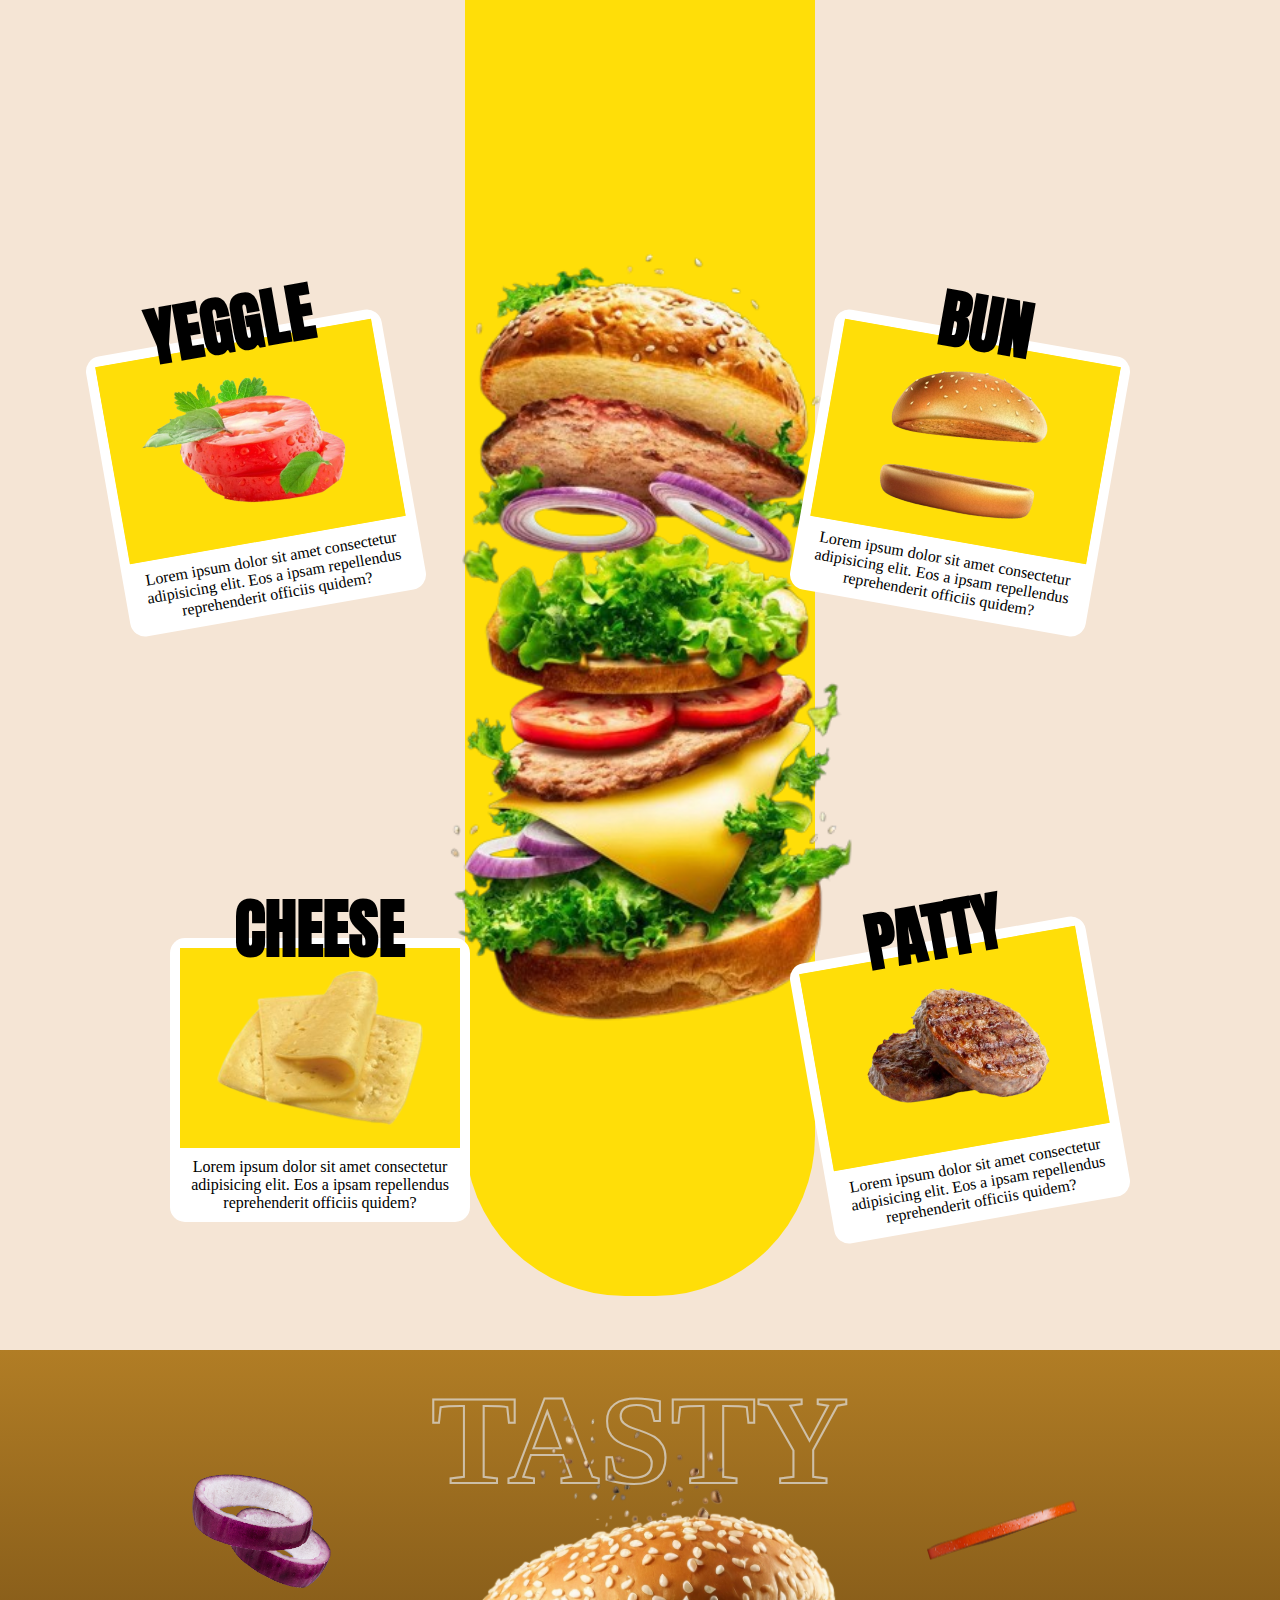
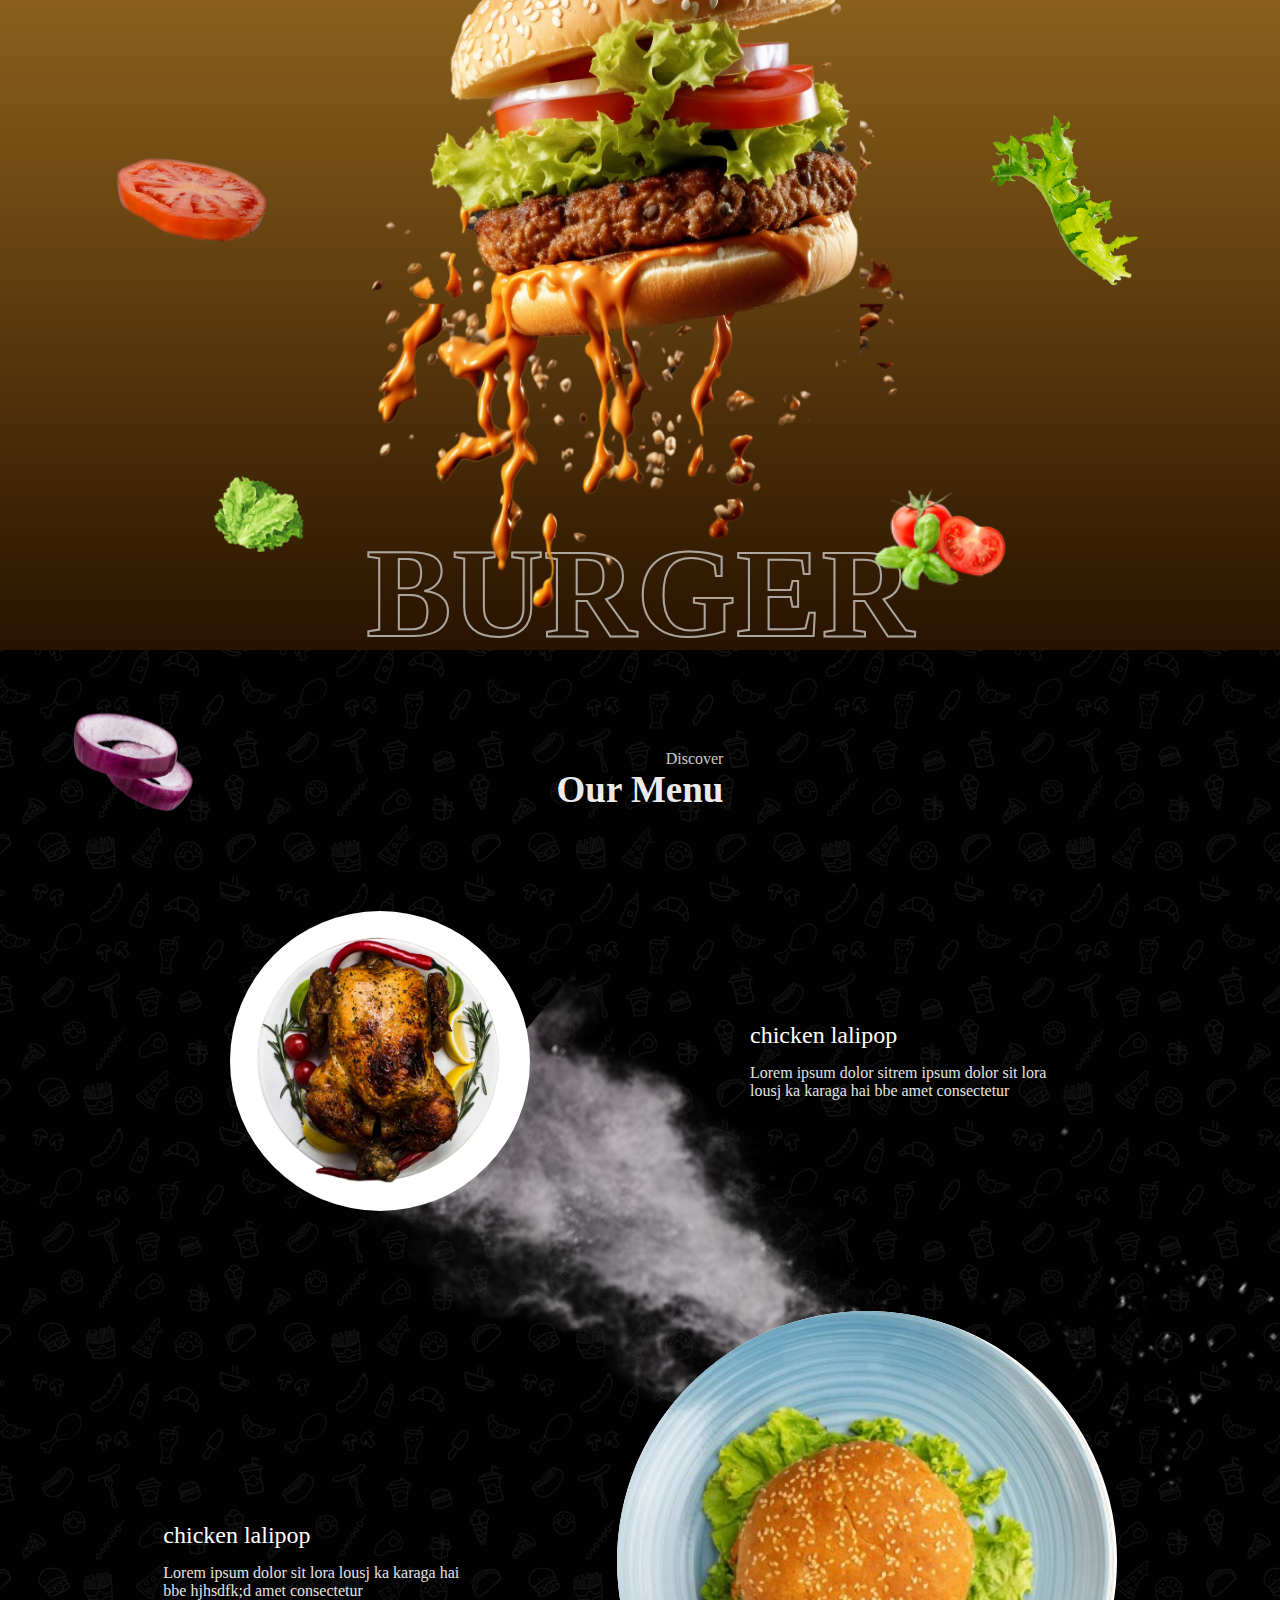
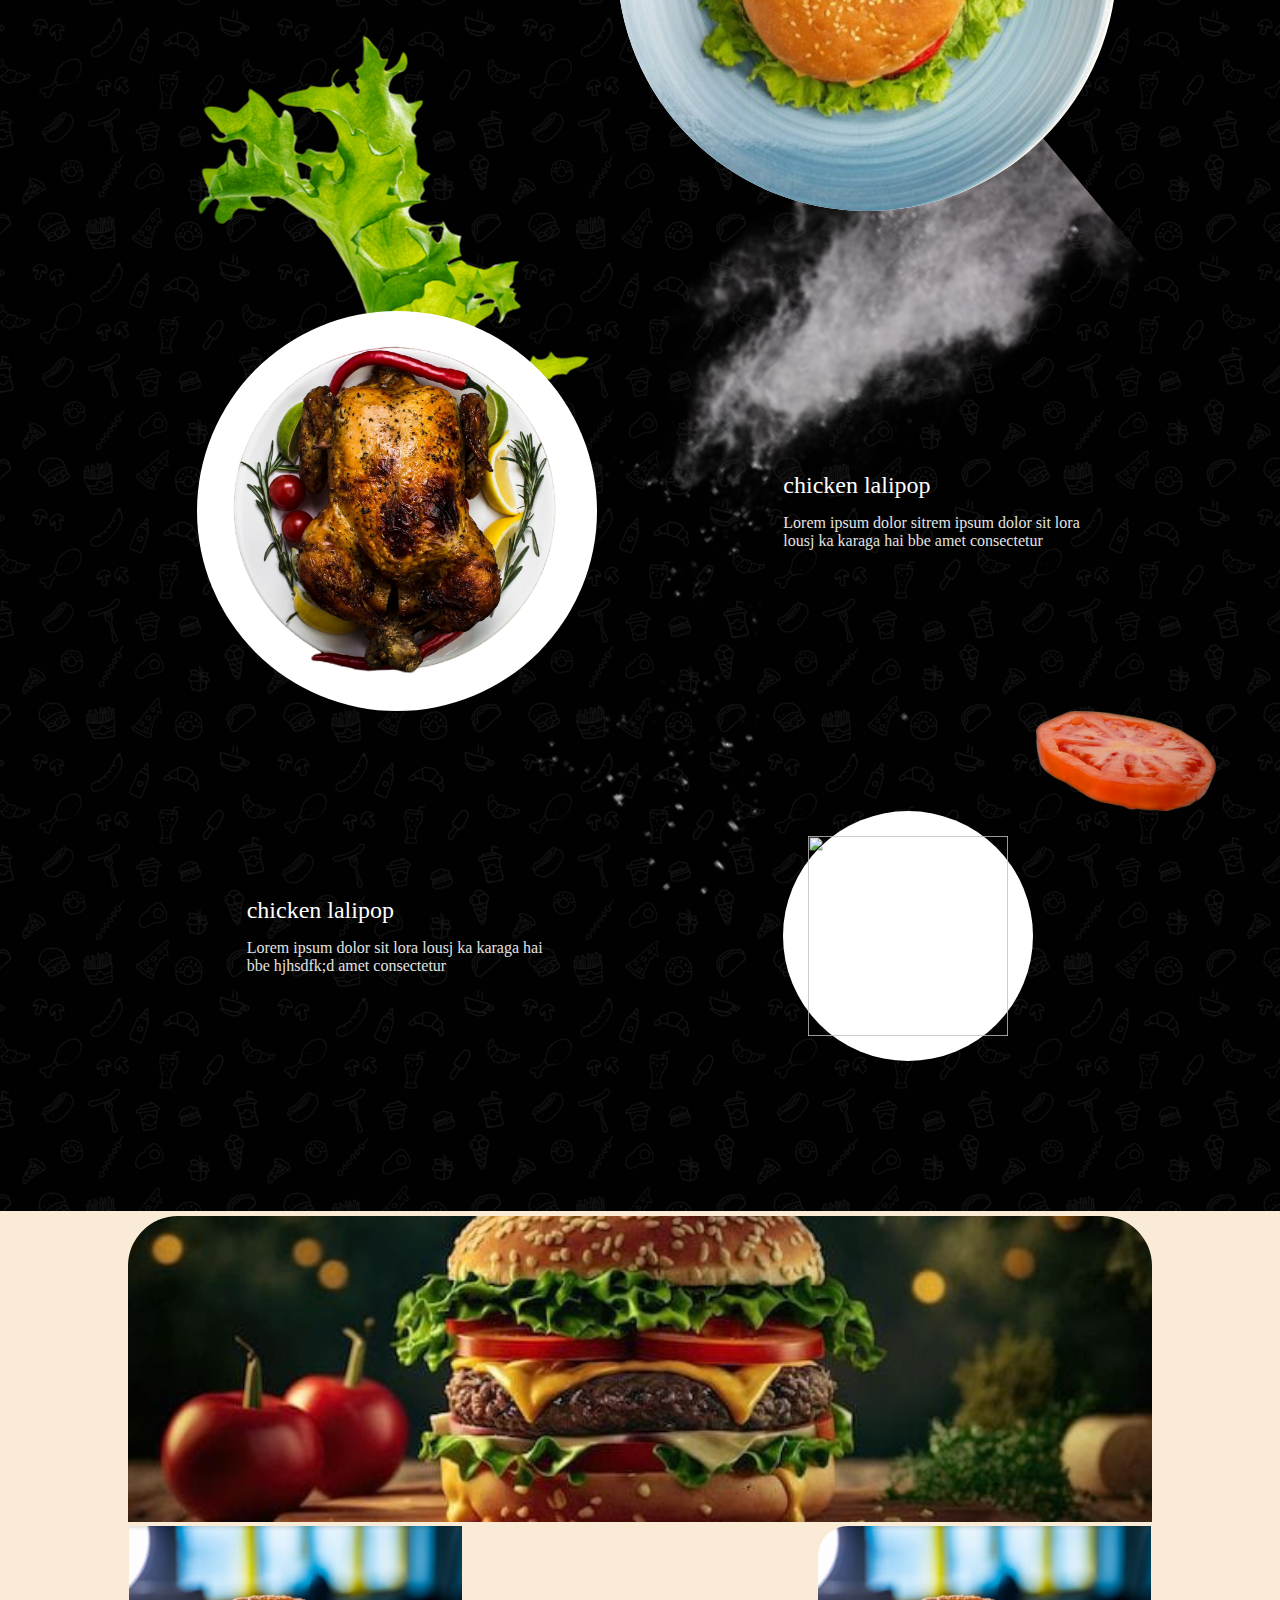
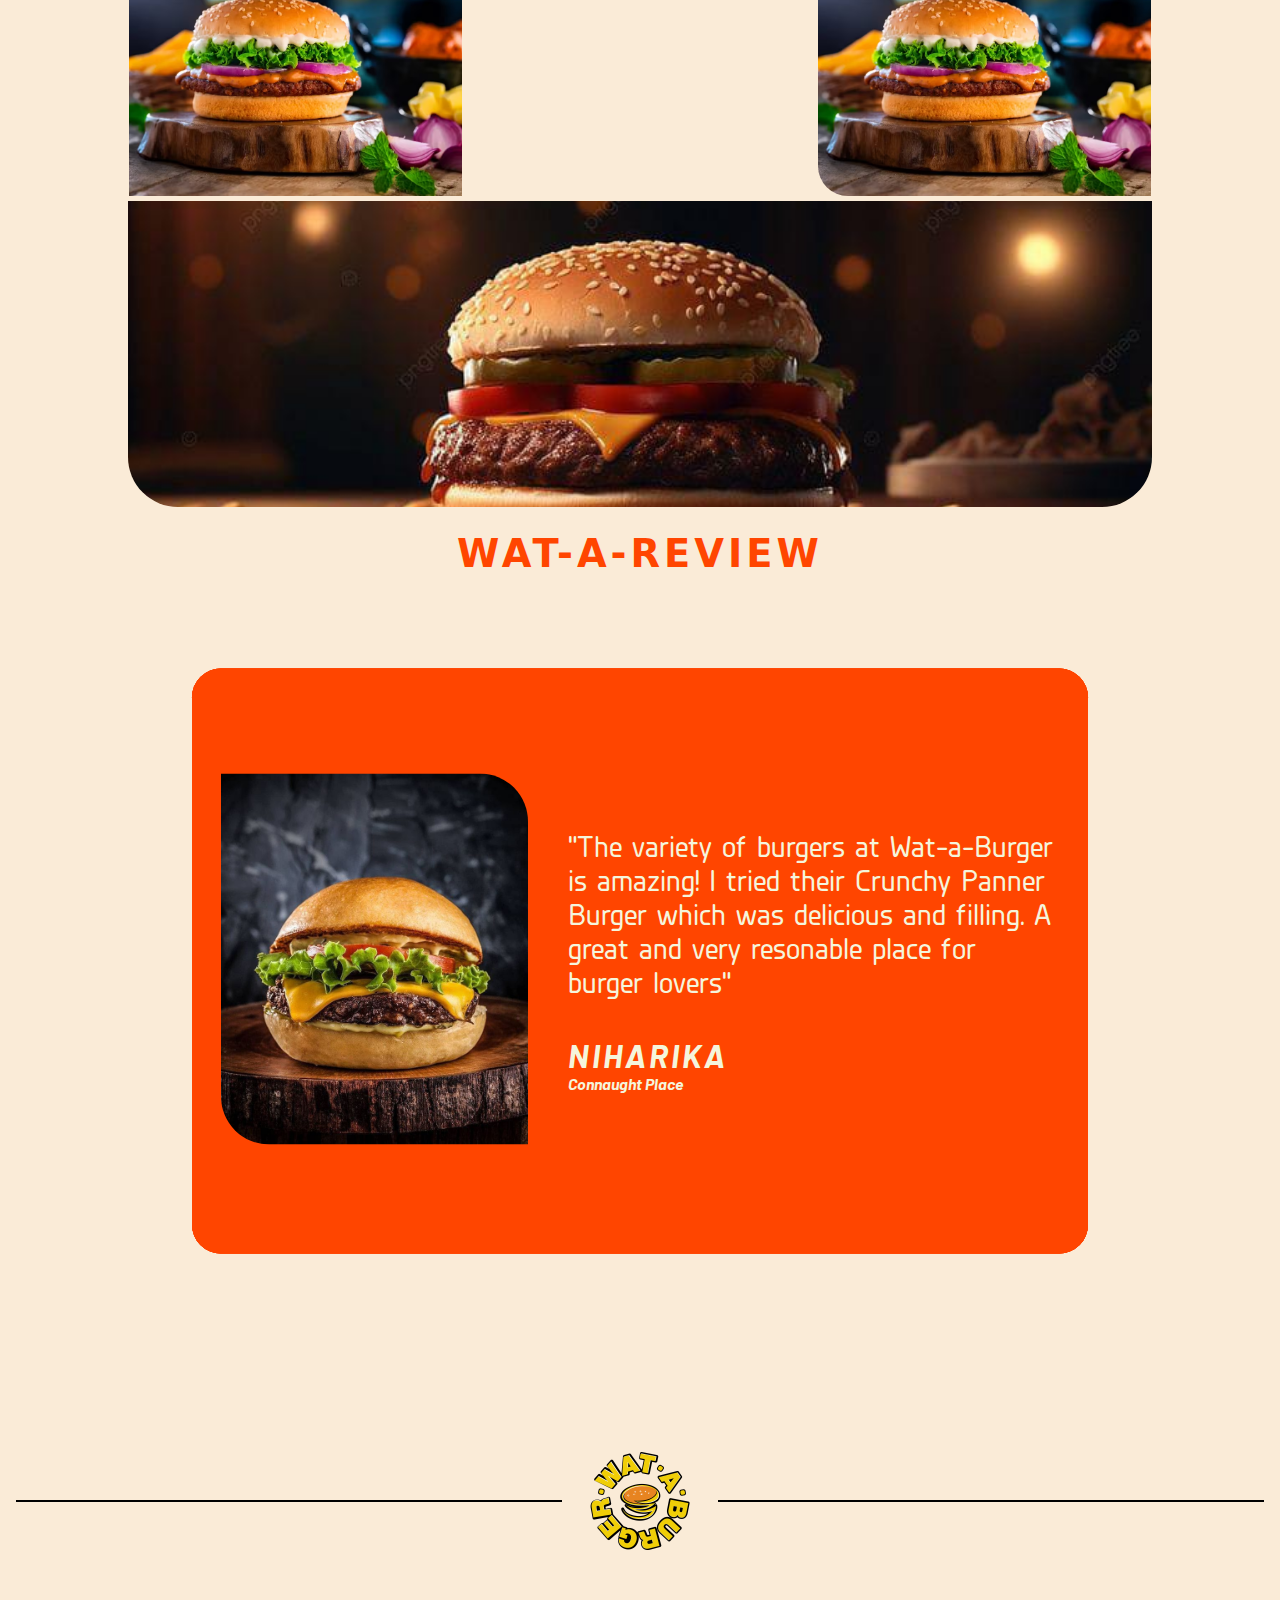
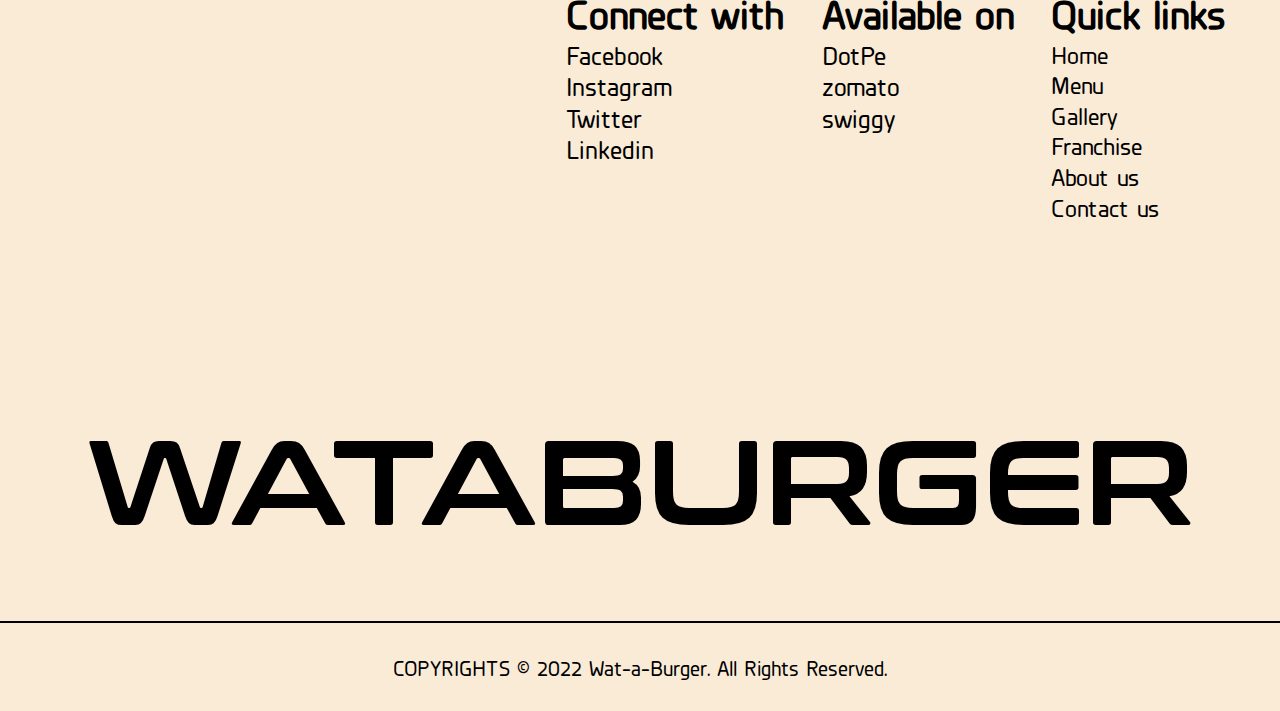
==== commit c5b36717: "add shery js" ====
--- a/index.html
+++ b/index.html
@@ -5,7 +5,7 @@
   <meta charset="UTF-8">
   <meta name="viewport" content="width=device-width, initial-scale=1.0">
   <title>wat-a-burger</title>
-  <!-- <link rel="stylesheet" href="https://unpkg.com/sheryjs/dist/Shery.css" /> -->
+  <link rel="stylesheet" href="https://unpkg.com/sheryjs/dist/Shery.css" />
   <link rel="stylesheet" href="https://cdnjs.cloudflare.com/ajax/libs/font-awesome/6.5.2/css/all.min.css">
   <link href="https://cdn.jsdelivr.net/npm/remixicon@4.3.0/fonts/remixicon.css" rel="stylesheet" />
   <link rel="stylesheet" href="responsive.css">
@@ -153,7 +153,7 @@
         <h1>Yeggle</h1>
         <div class="rec-Card">
           <div class="rec-img-div">
-            <img src="images/2.png" alt="">
+            <img class="img190" src="images/2.png" alt="">
           </div>
           <p>Lorem ipsum dolor sit amet consectetur adipisicing elit. Eos a ipsam repellendus reprehenderit
             officiis
@@ -166,7 +166,7 @@
         <h1>Cheese</h1>
         <div class="rec-Card">
           <div class="rec-img-div">
-            <img src="images/3" alt="">
+            <img src="images/3.png" alt="">
           </div>
           <p>Lorem ipsum dolor sit amet consectetur adipisicing elit. Eos a ipsam repellendus reprehenderit
             officiis
@@ -304,10 +304,10 @@
       <div class="gallery">
         <div class="center-con">
           <div class="upper">
-            <img src="images/WhatsApp Image 2024-07-21 at 01.28.32.jpeg" alt="">
+            <img class="img"  src="images/WhatsApp Image 2024-07-21 at 01.28.32.jpeg" alt="">
           </div>
           <div class="middle">
-            <img src="images/burgerrrrrrrrrrr.avif" alt="" class="middle-left">
+            <img class="img"  src="images/burgerrrrrrrrrrr.avif" alt="" class="middle-left">
             <div class="middle-video">
               <video src="video/burger-video.mp4" autoplay loop muted class="middle-video"></video>
             </div>
@@ -322,14 +322,9 @@
         </div>
       </div>
     </section>
-    <!-- 
-    <section id="video-section">
-      <div class="video-div">
-        <div class="video">
-          <video src="video/burger-video.mp4" autoplay muted loop></video>
-        </div>
-      </div>
-    </section> -->
+
+   
+    
 
     <!-- review page -->
 
@@ -476,29 +471,21 @@
 
 
 
-  <!-- Locomotive Scroll -->
   <script src="https://cdn.jsdelivr.net/npm/locomotive-scroll@beta/bundled/locomotive-scroll.min.js"></script>
-
-  <!-- GSAP -->
   <script src="https://cdnjs.cloudflare.com/ajax/libs/gsap/3.12.5/gsap.min.js"
     integrity="sha512-7eHRwcbYkK4d9g/6tD/mhkf++eoTHwpNM9woBxtPUBWm67zeAfFC+HrdoE2GanKeocly/VxeLvIqwvCdk7qScg=="
     crossorigin="anonymous" referrerpolicy="no-referrer"></script>
-    
-  <script src="https://cdnjs.cloudflare.com/ajax/libs/gsap/3.12.2/ScrollTrigger.min.js"></script>
-
-  <!-- Three.js -->
+  <script src="https://cdnjs.cloudflare.com/ajax/libs/gsap/3.12.5/ScrollTrigger.min.js"
+    integrity="sha512-onMTRKJBKz8M1TnqqDuGBlowlH0ohFzMXYRNebz+yOcc5TQr/zAKsthzhuv0hiyUKEiQEQXEynnXCvNTOk50dg=="
+    crossorigin="anonymous" referrerpolicy="no-referrer"></script>
   <script src="https://cdnjs.cloudflare.com/ajax/libs/three.js/0.155.0/three.min.js"></script>
-
-  <!-- ControlKit -->
   <script src="https://cdn.jsdelivr.net/gh/automat/controlkit.js@master/bin/controlKit.min.js"></script>
-
-  <!-- Shery.js -->
   <script type="text/javascript" src="https://unpkg.com/sheryjs/dist/Shery.js"></script>
-
-
   <!-- Custom Script -->
   <script src="app.js"></script>
-
+  <script src="shery.js"></script>
+
+  
 
 </body>
 
--- a/style.css
+++ b/style.css
@@ -65,6 +65,7 @@
   margin: 0;
   padding: 0;
   box-sizing: border-box;
+  
 }
 
 html,
@@ -72,6 +73,7 @@
   height: 100%;
   width: 100%;
   background-color: antiquewhite;
+  /* cursor: none; */
 }
 
 
@@ -86,6 +88,7 @@
   z-index: 99;
   position: fixed;
   top: 0;
+  display: none;
 }
 
 nav img {
@@ -254,6 +257,7 @@
   justify-content: space-evenly;
   position: relative;
   overflow: hidden;
+  display: none;
   
 }
 
@@ -695,6 +699,7 @@
   align-items: center;
   justify-content: center;
   background-color: antiquewhite;
+  display: none;
 }
 
 .page h1 img {
@@ -825,6 +830,7 @@
   width: 100%;
   height: 200px;
   background: rgb(255, 222, 8);
+  overflow: hidden;
 }
 
 .recipecard > h1 {
@@ -840,7 +846,8 @@
 }
 
 .recipecard img {
-  width: 80%;
+  width: 100%;
+  height: 100%;
   object-fit: cover;
 }
 
@@ -1390,11 +1397,10 @@
 .food-gallery {
   min-height: 100vh;
   width: 100%;
-  
 }
 
 .food-gallery .gallery {
-  height: 100vh;
+  /* height: 100vh; */
   width: 100%;
   overflow: hidden;
   display: flex;
@@ -1403,22 +1409,7 @@
   align-items: center;
 }
 
-/* 
-.part-1 .top-con {
-  text-align: center;
-  perspective: 800px;
-  perspective-origin: top;
-}
- */
-
-/* .top-con h1 {
-  font-size: 4vw;
-  transform: rotateX(0deg);
-  transition: all cubic-bezier(0.19, 1, 0.22, 1)1s;
-  position: relative;
-  top: 5%;
-
-} */
+
 .food-gallery .center-con {
   min-height: 100vh;
   width: 98%;
@@ -1526,74 +1517,6 @@
   border-top-right-radius: 0;
   border-bottom-right-radius: 0;
 }
-/* #video-section {
-  min-height: 100vh;
-  width: 100%;
-  background-color: antiquewhite;
-}
-
-#video-section .video-div {
-  display: flex;
-  align-items: center;
-  justify-content: center;
-  width: 100%;
-  height: 100vh;
-
-}
-
-#video-section .video,
-video {
-  display: flex;
-  align-items: center;
-  justify-content: center;
-  width: 35vw;
-  height: 60vh;
-  border-radius: 20px;
-}
-
-#video-section video {
-  border-radius: 20px;
-}
-
-
-@media (max-width:425px) {
-  .video-section {
-    height: 45vh;
-    width: 100%;
-    display: flex;
-    align-items: center;
-    justify-content: center;
-  }
-
-  .video-div {
-    height: 100%;
-    width: 100%;
-  }
-
-  .video video {
-    border-radius: 20px;
-  }
-}
-
-@media (max-width:768px) {
-  .video-section {
-    height: 70vh;
-    width: 100%;
-    display: flex;
-    align-items: center;
-    justify-content: center;
-  }
-}
-
-@media (max-width:1024px) {
-  .video-section {
-    height: 80vh;
-    width: 100%;
-    display: flex;
-    align-items: center;
-    justify-content: center;
-  }
-} */
 
 
 /* review page */
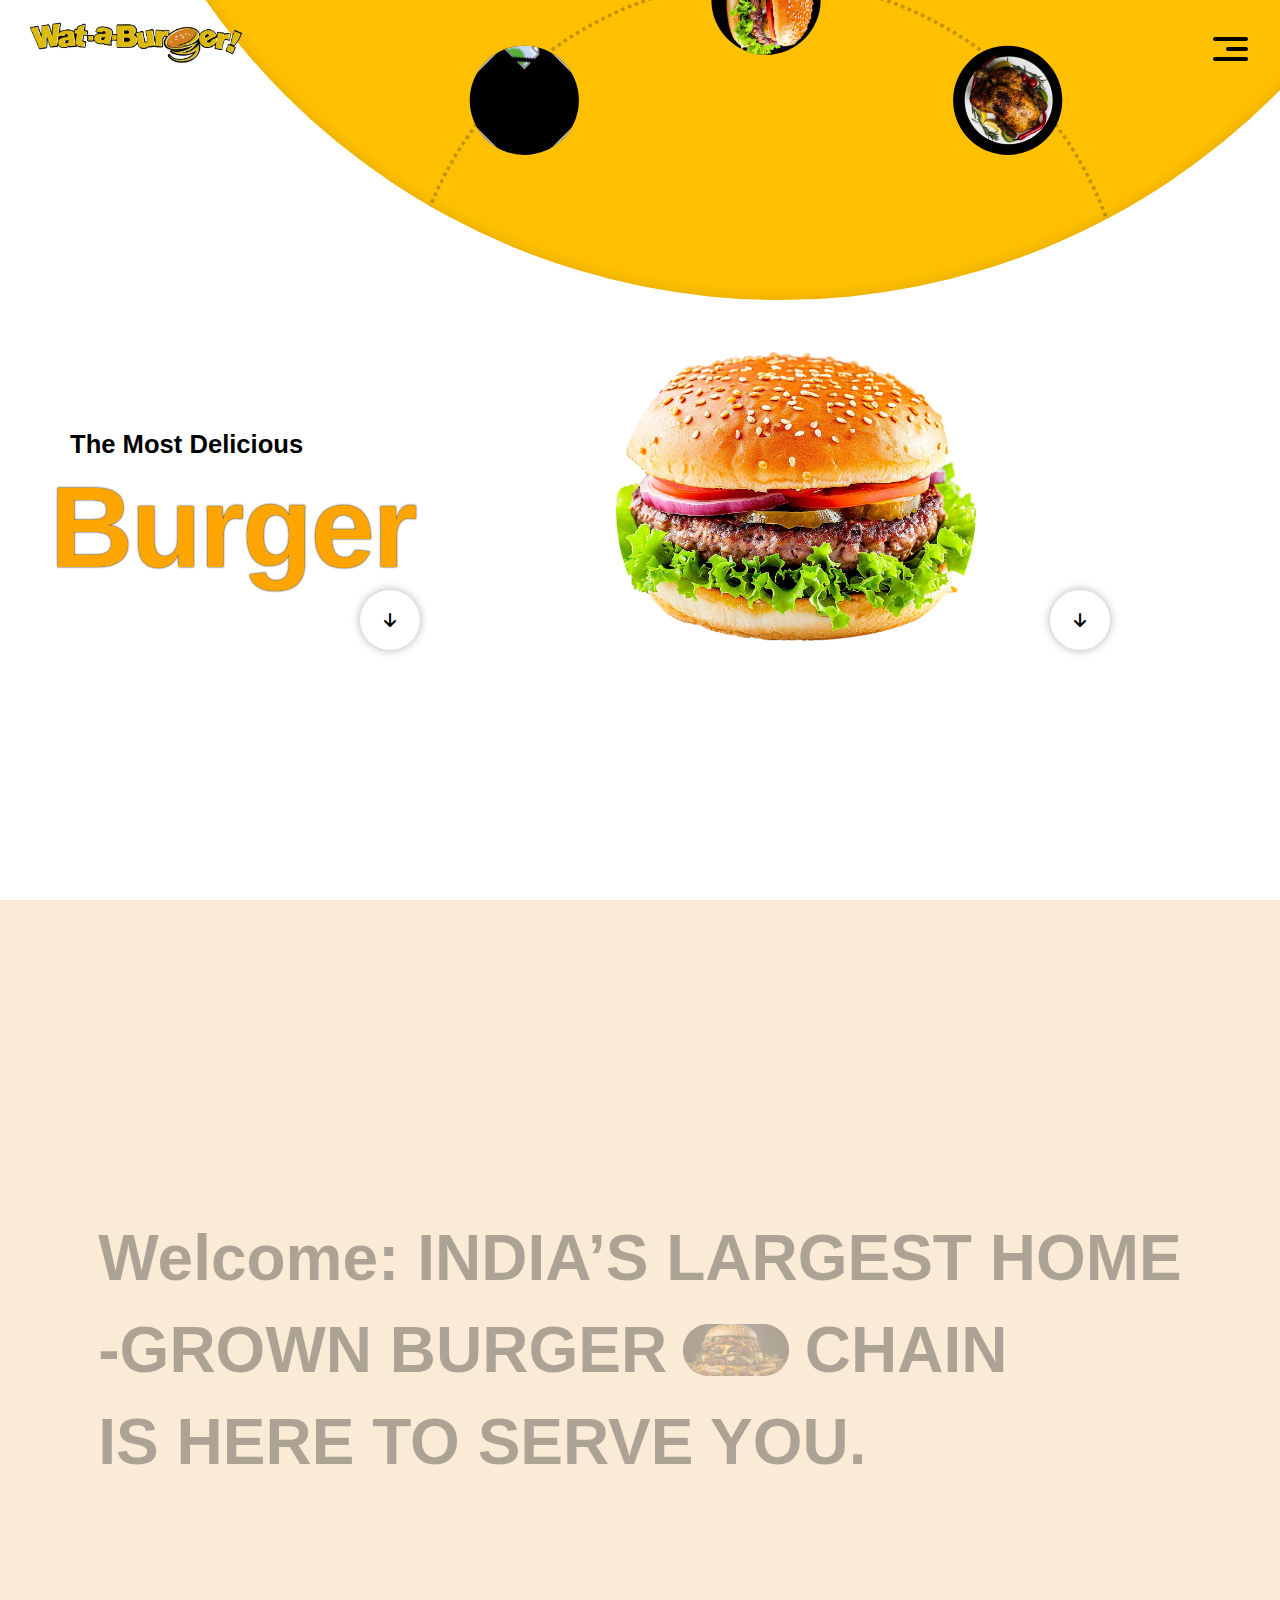
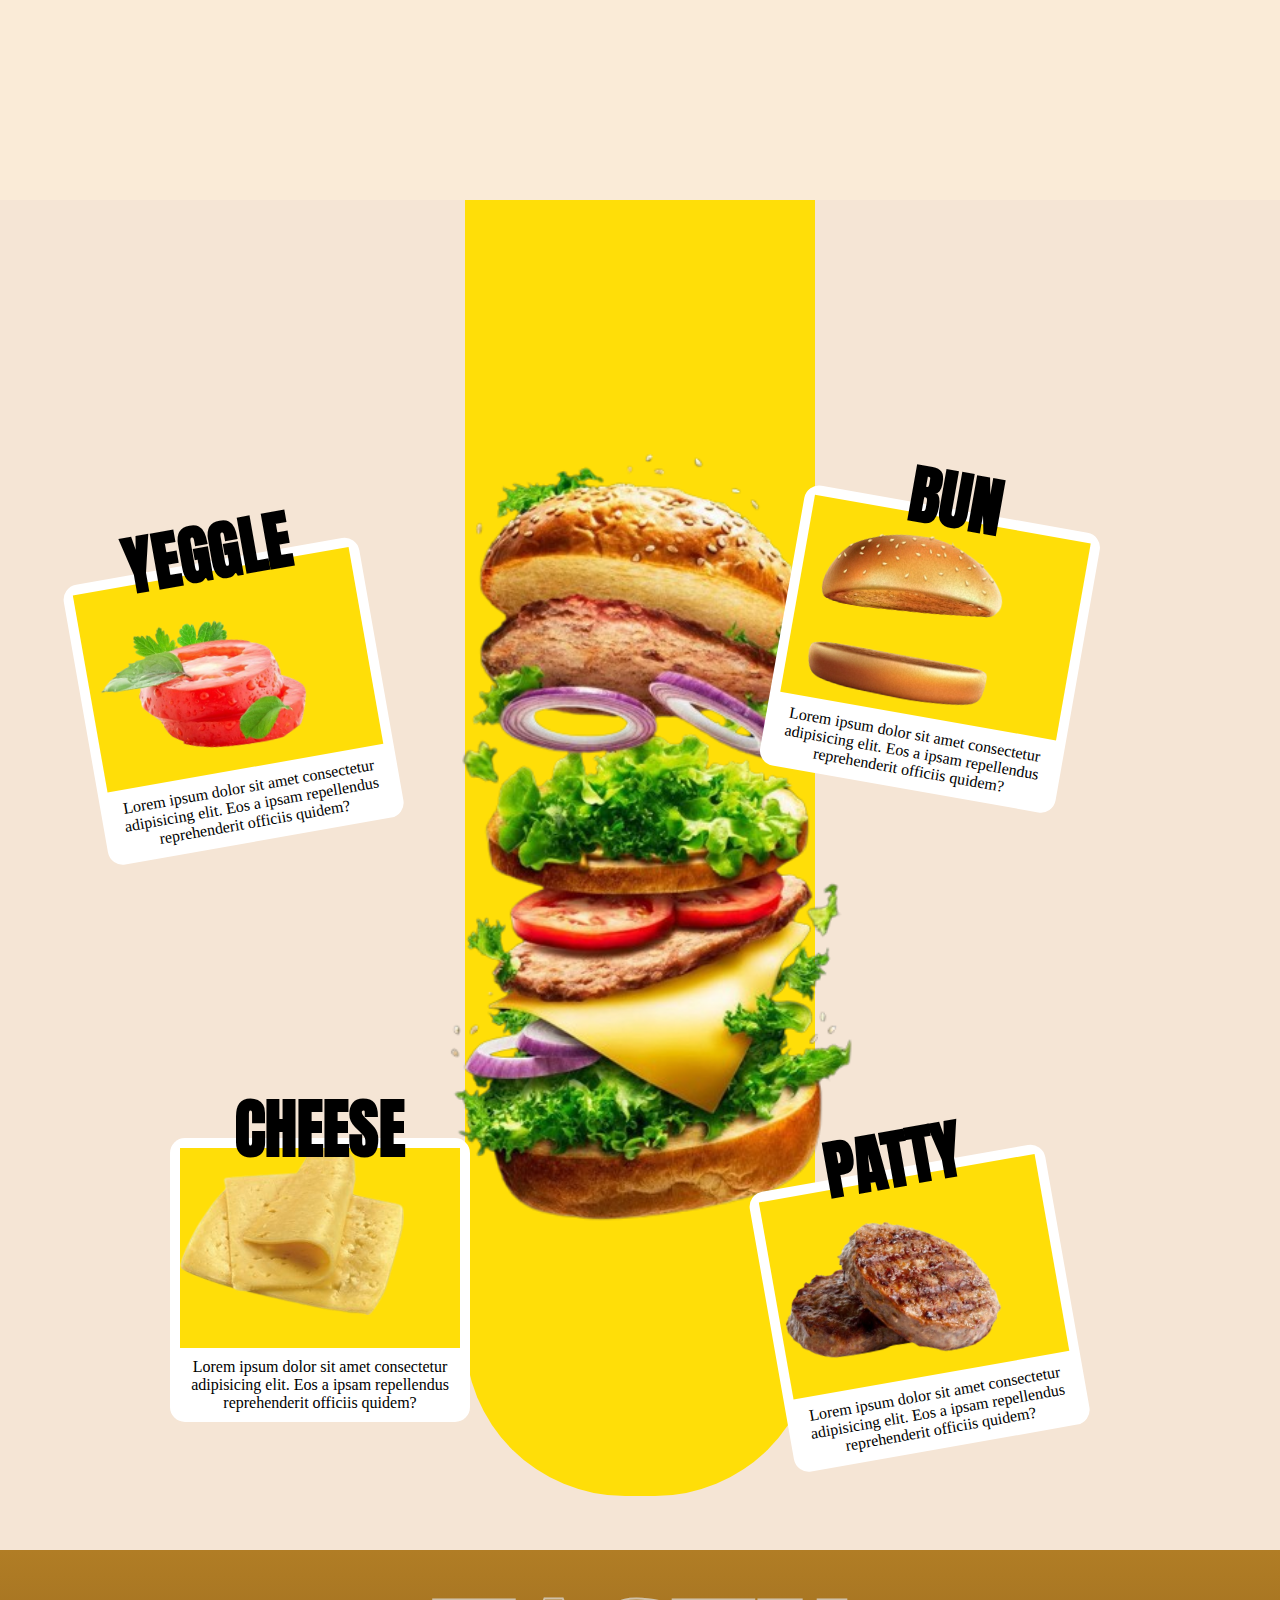
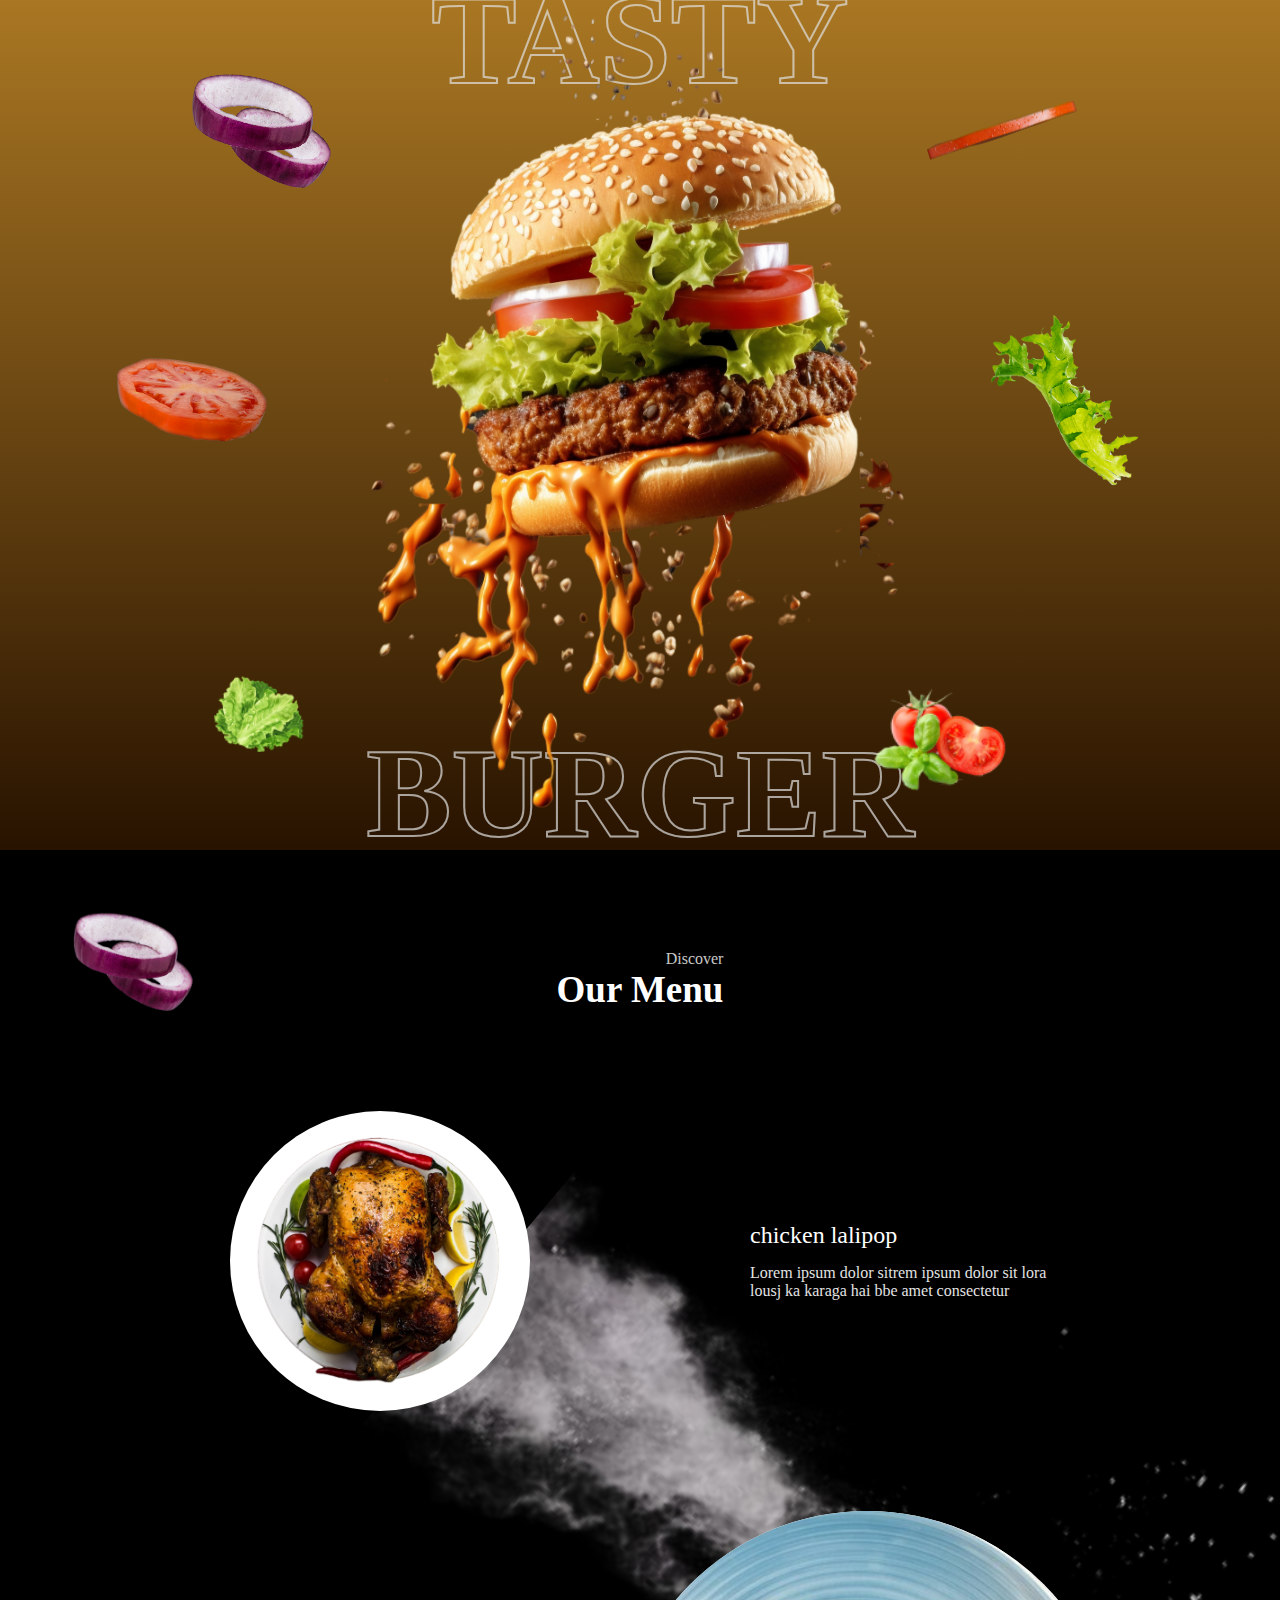
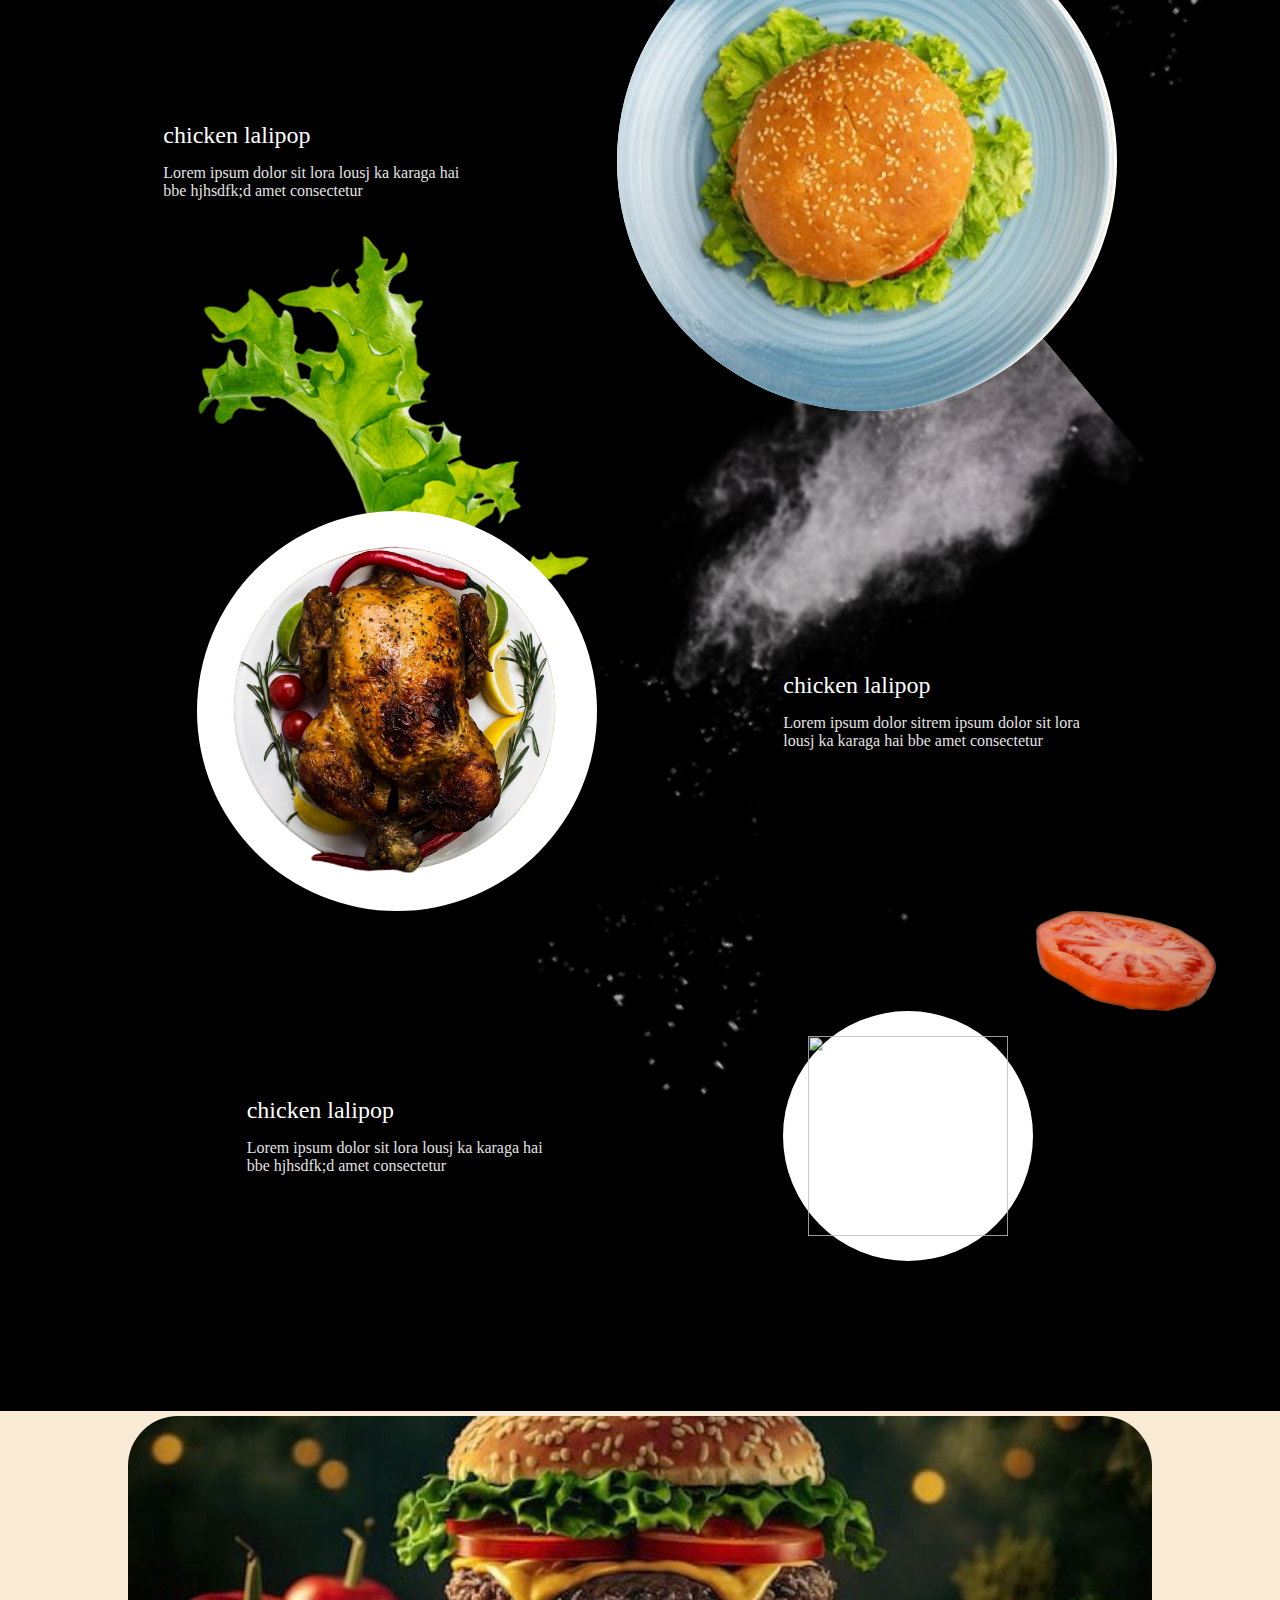
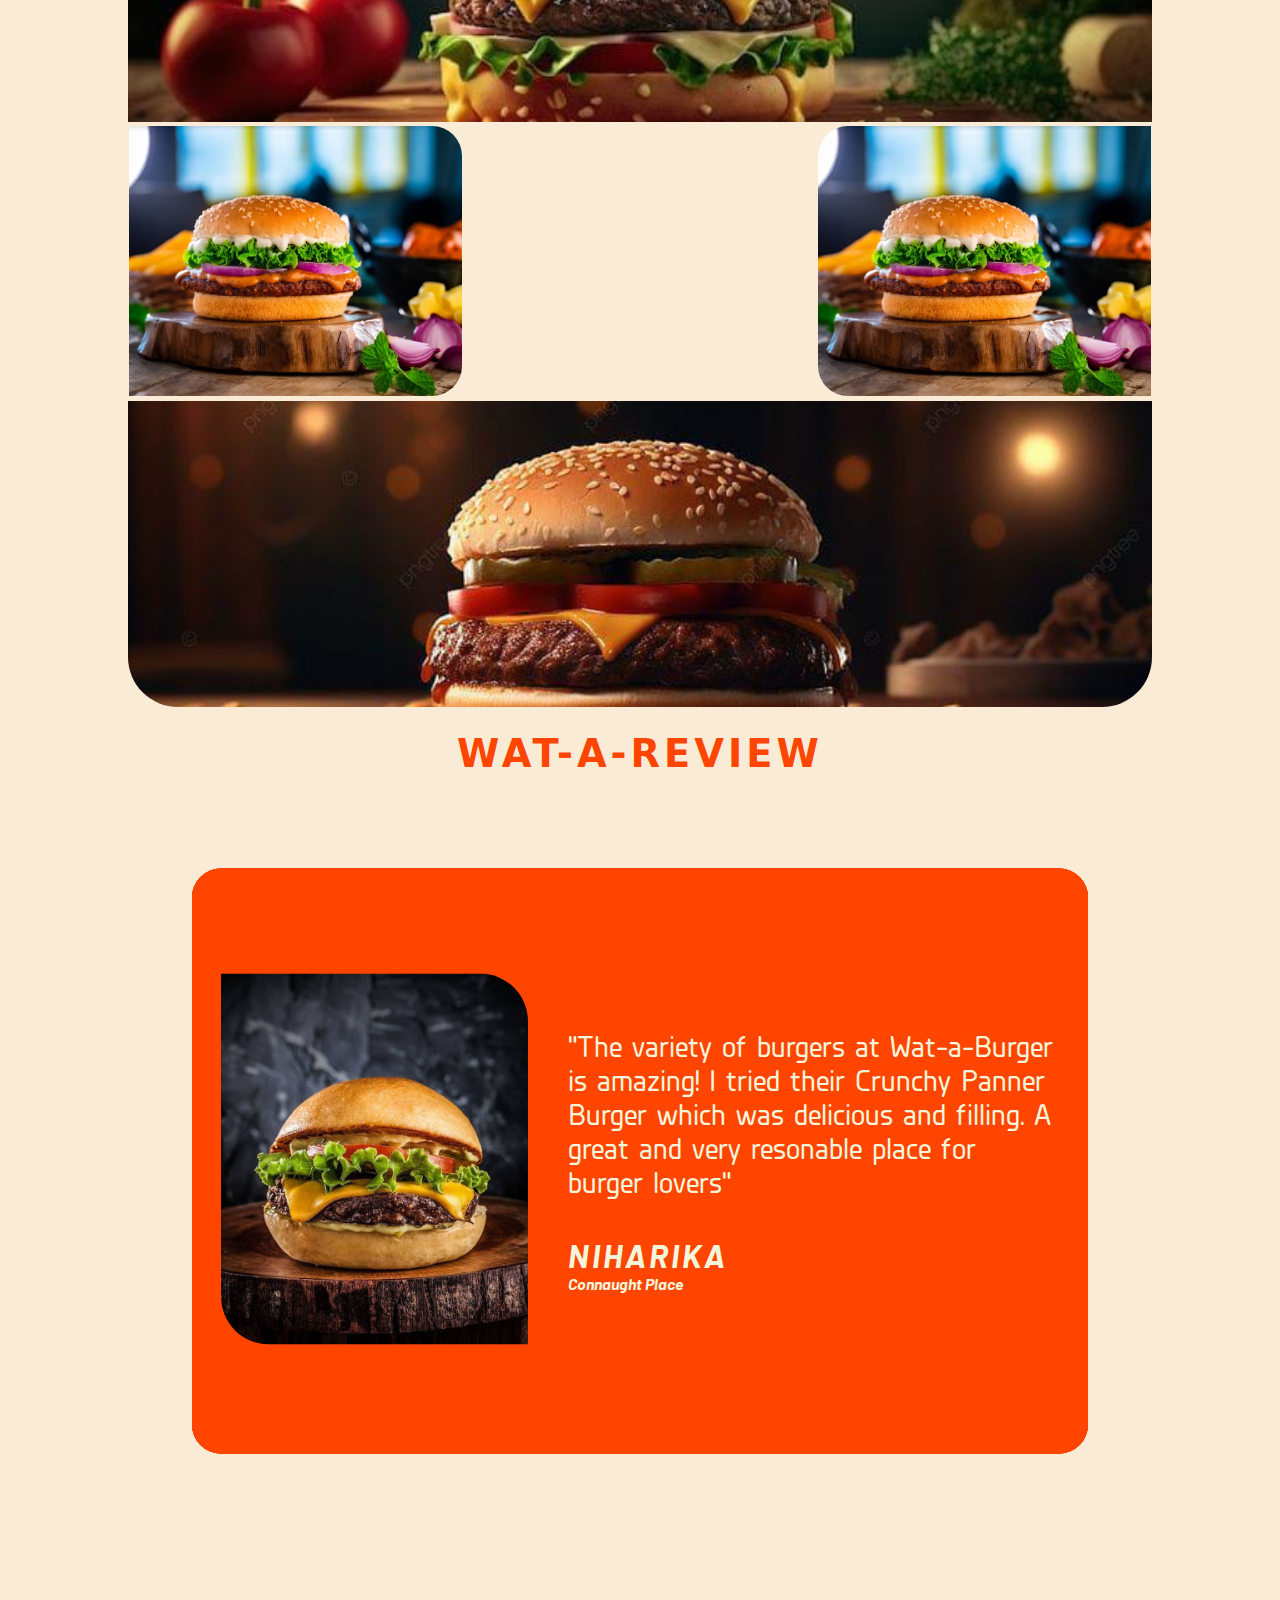
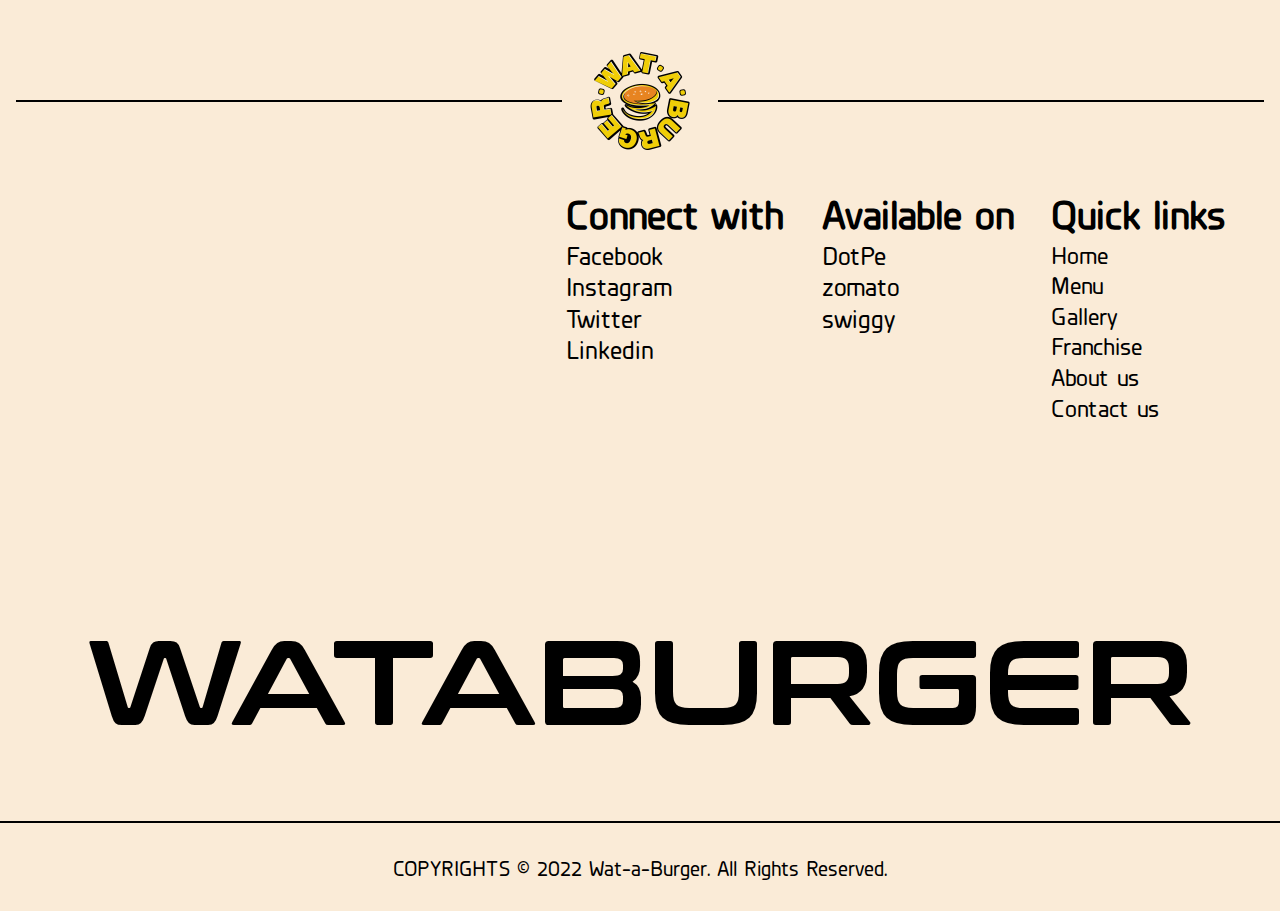
==== commit 2ed832f3: "fix conflict" ====
--- a/index.html
+++ b/index.html
@@ -5,7 +5,7 @@
   <meta charset="UTF-8">
   <meta name="viewport" content="width=device-width, initial-scale=1.0">
   <title>wat-a-burger</title>
-  <link rel="stylesheet" href="https://unpkg.com/sheryjs/dist/Shery.css" />
+  <!-- <link rel="stylesheet" href="https://unpkg.com/sheryjs/dist/Shery.css" /> -->
   <link rel="stylesheet" href="https://cdnjs.cloudflare.com/ajax/libs/font-awesome/6.5.2/css/all.min.css">
   <link href="https://cdn.jsdelivr.net/npm/remixicon@4.3.0/fonts/remixicon.css" rel="stylesheet" />
   <link rel="stylesheet" href="responsive.css">
@@ -39,7 +39,6 @@
 
     <!-- temp page second page -->
     <div id="temp">
-      <div class="fullImgBox"></div>
       <div class="bigcircle">
         <div class="tempbox">
           <div class="stripe str1">
@@ -47,7 +46,7 @@
               <img src="images/BURGER.png" alt="">
             </div>
             <div class="strImg">
-              <img src="images/coffe.png">
+              <img src="images/coffe.png" alt="">
             </div>
           </div>
           <div class="stripe str2">
@@ -121,7 +120,7 @@
       <div class="tempright">
 
       </div>
-    </div>
+
     </div>
 
     <!-- page page animtion third page  -->
@@ -129,18 +128,16 @@
       <div class="text">
         <h1 class="first">Welcome: INDIA’S LARGEST HOME</h1><br>
         <h1 class="second">-GROWN BURGER <div class="hover-img-vdo"><video src="video/burger-video.mp4" autoplay muted
-              loop></video></div> CHAIN</h1><br>
+              loop></video><img src="images/burgerrrrr.avif" alt=""></div> CHAIN</h1><br>
         <h1 class="third">IS HERE TO SERVE YOU.</h1>
       </div>
       <div class="text-hover">
         <h1 class="first">Welcome: INDIA’S LARGEST HOME</h1><br>
         <h1 class="second">-GROWN BURGER <div class="hover-img-vdo"><video src="video/burger-video.mp4" autoplay muted
-              loop></video></div> CHAIN</h1><br>
+              loop></video><img src="images/burgerrrrr.avif" alt=""></div> CHAIN</h1><br>
         <h1 class="third">IS HERE TO SERVE YOU.</h1>
       </div>
     </div>
-
-
 
     <!-- our secreate recipte page four page -->
 
@@ -153,10 +150,9 @@
         <h1>Yeggle</h1>
         <div class="rec-Card">
           <div class="rec-img-div">
-            <img class="img190" src="images/2.png" alt="">
-          </div>
-          <p>Lorem ipsum dolor sit amet consectetur adipisicing elit. Eos a ipsam repellendus reprehenderit
-            officiis
+            <img src="images/tomato3.png" alt="">
+          </div>
+          <p>Lorem ipsum dolor sit amet consectetur adipisicing elit. Eos a ipsam repellendus reprehenderit officiis
             quidem?</p>
         </div>
       </div>
@@ -166,10 +162,9 @@
         <h1>Cheese</h1>
         <div class="rec-Card">
           <div class="rec-img-div">
-            <img src="images/3.png" alt="">
-          </div>
-          <p>Lorem ipsum dolor sit amet consectetur adipisicing elit. Eos a ipsam repellendus reprehenderit
-            officiis
+            <img src="images/chij.png" alt="">
+          </div>
+          <p>Lorem ipsum dolor sit amet consectetur adipisicing elit. Eos a ipsam repellendus reprehenderit officiis
             quidem?</p>
         </div>
       </div>
@@ -178,10 +173,9 @@
         <h1>Patty</h1>
         <div class="rec-Card">
           <div class="rec-img-div">
-            <img src="images/4.png" alt="">
-          </div>
-          <p>Lorem ipsum dolor sit amet consectetur adipisicing elit. Eos a ipsam repellendus reprehenderit
-            officiis
+            <img src="images/patty.png" alt="">
+          </div>
+          <p>Lorem ipsum dolor sit amet consectetur adipisicing elit. Eos a ipsam repellendus reprehenderit officiis
             quidem?</p>
         </div>
       </div>
@@ -189,10 +183,9 @@
         <h1>Bun</h1>
         <div class="rec-Card">
           <div class="rec-img-div">
-            <img src="images/1.png" alt="">
-          </div>
-          <p>Lorem ipsum dolor sit amet consectetur adipisicing elit. Eos a ipsam repellendus reprehenderit
-            officiis
+            <img src="images/bun.png" alt="">
+          </div>
+          <p>Lorem ipsum dolor sit amet consectetur adipisicing elit. Eos a ipsam repellendus reprehenderit officiis
             quidem?</p>
         </div>
       </div>
@@ -213,8 +206,8 @@
     </div>
 
     <!-- menu page animtion page sixth -->
+
     <div id="menu">
-      <div class="fullImgMenu"></div>
       <div class="disc">
         <div class="inner">
           <p>Discover</p>
@@ -222,6 +215,7 @@
         </div>
       </div>
       <div class="menu">
+
         <div class="menu-part1">
           <div class="b">
             <div class="img">
@@ -230,8 +224,7 @@
             </div>
             <div class="texts">
               <h2>chicken lalipop</h2>
-              <p class="textp first">Lorem ipsum dolor sitrem ipsum dolor sit lora lousj ka karaga hai
-                bbe amet
+              <p class="textp first">Lorem ipsum dolor sitrem ipsum dolor sit lora lousj ka karaga hai bbe amet
                 consectetur </p>
             </div>
           </div>
@@ -258,8 +251,7 @@
           <div class="b">
             <div class="texts">
               <h2>chicken lalipop</h2>
-              <p class="textp second">Lorem ipsum dolor sit lora lousj ka karaga hai bbe hjhsdfk;d amet
-                consectetur </p>
+              <p class="textp second">Lorem ipsum dolor sit lora lousj ka karaga hai bbe hjhsdfk;d amet consectetur </p>
             </div>
             <div class="img second">
               <img class="secondImg" src="images/plate burger.png" alt="">
@@ -275,8 +267,7 @@
             </div>
             <div class="texts">
               <h2>chicken lalipop</h2>
-              <p class="textp third">Lorem ipsum dolor sitrem ipsum dolor sit lora lousj ka karaga hai
-                bbe amet
+              <p class="textp third">Lorem ipsum dolor sitrem ipsum dolor sit lora lousj ka karaga hai bbe amet
                 consectetur </p>
             </div>
           </div>
@@ -286,8 +277,7 @@
           <div class="b">
             <div class="texts">
               <h2>chicken lalipop</h2>
-              <p class="textp fourth">Lorem ipsum dolor sit lora lousj ka karaga hai bbe hjhsdfk;d amet
-                consectetur </p>
+              <p class="textp fourth">Lorem ipsum dolor sit lora lousj ka karaga hai bbe hjhsdfk;d amet consectetur </p>
             </div>
             <div class="img fourth">
               <img class="fourthImg" src="images/BURGER.png" alt="">
@@ -304,10 +294,10 @@
       <div class="gallery">
         <div class="center-con">
           <div class="upper">
-            <img class="img"  src="images/WhatsApp Image 2024-07-21 at 01.28.32.jpeg" alt="">
+            <img src="images/WhatsApp Image 2024-07-21 at 01.28.32.jpeg" alt="">
           </div>
           <div class="middle">
-            <img class="img"  src="images/burgerrrrrrrrrrr.avif" alt="" class="middle-left">
+            <img src="images/burgerrrrrrrrrrr.avif" alt="" class="middle-left">
             <div class="middle-video">
               <video src="video/burger-video.mp4" autoplay loop muted class="middle-video"></video>
             </div>
@@ -322,9 +312,14 @@
         </div>
       </div>
     </section>
-
-   
-    
+    <!-- 
+    <section id="video-section">
+      <div class="video-div">
+        <div class="video">
+          <video src="video/burger-video.mp4" autoplay muted loop></video>
+        </div>
+      </div>
+    </section> -->
 
     <!-- review page -->
 
@@ -340,8 +335,7 @@
             <!-- <h1 class="quotesymbox">"</h1> -->
             <!-- <h3>"</h3> -->
             <!-- <img src="images/images__2_-removebg-preview.png" alt=""> -->
-            <h2>"The variety of burgers at Wat-a-Burger is amazing! I tried their Crunchy Panner Burger
-              which was
+            <h2>"The variety of burgers at Wat-a-Burger is amazing! I tried their Crunchy Panner Burger which was
               delicious and filling. A great and very resonable place for burger lovers"</h2>
             <div>
               <h1 class="reviewPersonName">Niharika</h1>
@@ -355,8 +349,7 @@
           </div>
           <div class="reviewCardRight">
             <!-- <h1 class="quotesymbox">"</h1> -->
-            <h2>"Great music! The vibe was also good, staff was very helpful and the food was amazing.
-              The burgers and
+            <h2>"Great music! The vibe was also good, staff was very helpful and the food was amazing. The burgers and
               desserts are a must try! I had the Sizzling Brownie. A must go in CP."</h2>
             <div>
               <h1 class="reviewPersonName">Neha</h1>
@@ -371,10 +364,8 @@
           <div class="reviewCardRight">
             <!-- <h1 class="quotesymbox">"</h1> -->
             <h2>"
-              YOU GOTTA EAT HERE! Idk man their burgers just hit different. Makes me wonder if they put
-              something
-              special in their dishes. I was already full but I still ate three burgers man, it’s
-              crazy!"</h2>
+              YOU GOTTA EAT HERE! Idk man their burgers just hit different. Makes me wonder if they put something
+              special in their dishes. I was already full but I still ate three burgers man, it’s crazy!"</h2>
             <div>
               <h1 class="reviewPersonName">Sam</h1>
               <p>Jhansi</p>
@@ -386,8 +377,7 @@
             <img src="images/WhatsApp Image 2024-07-20 at 15.34.19 (1).jpeg" class="img" alt="">
           </div>
           <div class="reviewCardRight">
-            <h2>" I was so delighted to see this chain in Bhopal. They are serving some awesome burgers"
-            </h2>
+            <h2>" I was so delighted to see this chain in Bhopal. They are serving some awesome burgers"</h2>
             <div>
               <h1 class="reviewPersonName">Apoorva Chakravorty</h1>
               <p>Bhopal</p>
@@ -400,8 +390,7 @@
           </div>
           <div class="reviewCardRight">
             <!-- <h1 class="quotesymbox">"</h1> -->
-            <h2>""Great music! The vibe was also good, staff was very helpful and the food was amazing.
-              The burgers and
+            <h2>""Great music! The vibe was also good, staff was very helpful and the food was amazing. The burgers and
               desserts are a must try! I had the Sizzling Brownie. A must go in CP."</h2>
             <div>
               <h1 class="reviewPersonName">Arjun</h1>
@@ -421,7 +410,6 @@
         </div>
       </div>
     </div>
-
     <section id="footer">
       <div class="lines-with-logo">
         <div class="first-line"></div>
@@ -466,26 +454,26 @@
         <p>COPYRIGHTS &copy; 2022 Wat-a-Burger. All Rights Reserved.</p>
       </div>
     </section>
+
+
+
+
   </main>
 
 
 
 
+  <!-- Locomotive Scroll -->
   <script src="https://cdn.jsdelivr.net/npm/locomotive-scroll@beta/bundled/locomotive-scroll.min.js"></script>
-  <script src="https://cdnjs.cloudflare.com/ajax/libs/gsap/3.12.5/gsap.min.js"
-    integrity="sha512-7eHRwcbYkK4d9g/6tD/mhkf++eoTHwpNM9woBxtPUBWm67zeAfFC+HrdoE2GanKeocly/VxeLvIqwvCdk7qScg=="
-    crossorigin="anonymous" referrerpolicy="no-referrer"></script>
-  <script src="https://cdnjs.cloudflare.com/ajax/libs/gsap/3.12.5/ScrollTrigger.min.js"
-    integrity="sha512-onMTRKJBKz8M1TnqqDuGBlowlH0ohFzMXYRNebz+yOcc5TQr/zAKsthzhuv0hiyUKEiQEQXEynnXCvNTOk50dg=="
-    crossorigin="anonymous" referrerpolicy="no-referrer"></script>
-  <script src="https://cdnjs.cloudflare.com/ajax/libs/three.js/0.155.0/three.min.js"></script>
-  <script src="https://cdn.jsdelivr.net/gh/automat/controlkit.js@master/bin/controlKit.min.js"></script>
-  <script type="text/javascript" src="https://unpkg.com/sheryjs/dist/Shery.js"></script>
-  <!-- Custom Script -->
+
+  <!-- <script src="https://cdn.jsdelivr.net/npm/locomotive-scroll@beta/bundled/locomotive-scroll.min.js"></script> -->
+  <!-- <script src="https://cdnjs.cloudflare.com/ajax/libs/three.js/0.155.0/three.min.js"></script> -->
+  <!-- <script src="https://cdn.jsdelivr.net/gh/automat/controlkit.js@master/bin/controlKit.min.js"></script> -->
+  <!-- <script type="text/javascript" src="https://unpkg.com/sheryjs/dist/Shery.js"></script> -->
+  <script src="https://cdnjs.cloudflare.com/ajax/libs/gsap/3.12.2/gsap.min.js"></script>
+  <script src="https://cdnjs.cloudflare.com/ajax/libs/gsap/3.12.2/ScrollTrigger.min.js"></script>
   <script src="app.js"></script>
-  <script src="shery.js"></script>
-
-  
+
 
 </body>
 
--- a/style.css
+++ b/style.css
@@ -65,7 +65,6 @@
   margin: 0;
   padding: 0;
   box-sizing: border-box;
-  
 }
 
 html,
@@ -73,7 +72,6 @@
   height: 100%;
   width: 100%;
   background-color: antiquewhite;
-  /* cursor: none; */
 }
 
 
@@ -88,7 +86,6 @@
   z-index: 99;
   position: fixed;
   top: 0;
-  display: none;
 }
 
 nav img {
@@ -257,18 +254,6 @@
   justify-content: space-evenly;
   position: relative;
   overflow: hidden;
-  display: none;
-  
-}
-
-.fullImgBox{
-  top: 0;
-  left: 0;
-  position: absolute;
-  width: 100%;
-  height: 100%;
-  background-image: url("images/burger-pattern_836210-1.avif");
-  opacity: 0.06;
 }
 
 .bigcircle {
@@ -561,23 +546,9 @@
 
   .templeftTexts {
     position: absolute;
-    bottom: 0%;
+    bottom: 10%;
     left: 50%;
     transform: translate(-50%, -50%);
-  }
-  .temp-text2{
-    height: 80px;
-  }
-  .temp-text2 h1{
-    width: 100%;
-    text-align: center;
-  }
-  .temp-text1{
-    /* background: #000; */
-  }
-  .temp-text1 h4{
-    width: 100%;
-    text-align: center;
   }
 }
 
@@ -624,7 +595,7 @@
 
   .templeftTexts h4 {
     font-size: 4vw;
-    /* text-align: end; */
+    text-align: end;
   }
 
   .templeftTexts h1 {
@@ -681,6 +652,7 @@
 
   .templeftTexts h4 {
     font-size: 7vw;
+    text-align: end;
   }
 
   .templeftTexts h1 {
@@ -699,7 +671,6 @@
   align-items: center;
   justify-content: center;
   background-color: antiquewhite;
-  display: none;
 }
 
 .page h1 img {
@@ -755,8 +726,12 @@
 }
 
 .text-hover {
+  /* font-family: a; */
+  /* font-weight: 700; */
   opacity: 1;
-  position: absolute;
+  /* color: black; */
+  position: absolute;
+  /* left: 10%; */
   overflow: hidden;
   color: orangered;
 
@@ -768,31 +743,17 @@
   overflow: hidden;
 }
 
-@media screen and (max-width:1025px) {
-  .page h1{
-    font-size: 3rem;
-  }
-}
-@media screen and (max-width:769px) {
-  .page h1{
-    font-size: 2rem;
-  }
-}
-@media screen and (max-width:426px) {
-  .page h1{
-    font-size: 1.1rem;
-  }
-}
-
-
 /* our secreate recipe page animtion four page */
+
+/* our secreate Recipe */
 #ourSecretRecipe {
   width: 100%;
   height: 150vh;
   background: #f5e5d5;
   position: relative;
-  overflow: hidden;
-}
+  /* padding-bottom: 30px; */
+}
+
 
 .yellowbox {
   width: 350px;
@@ -808,6 +769,7 @@
   align-items: center;
   justify-content: center;
   z-index: 2;
+
 }
 
 .yellowbox img {
@@ -830,10 +792,9 @@
   width: 100%;
   height: 200px;
   background: rgb(255, 222, 8);
-  overflow: hidden;
-}
-
-.recipecard > h1 {
+}
+
+.recipecard>h1 {
   position: absolute;
   top: -20%;
   z-index: 2;
@@ -846,8 +807,8 @@
 }
 
 .recipecard img {
-  width: 100%;
-  height: 100%;
+  width: 80%;
+  /* height: 40%; */
   object-fit: cover;
 }
 
@@ -859,69 +820,31 @@
 .recipecard1 {
   top: 35%;
   left: 20%;
-  transform: translate(-50%, -50%) rotate(-10deg);
+  rotate: -10deg;
 }
 
 .recipecard2 {
   top: 80%;
   left: 25%;
-  transform: translate(-50%, -50%);
+
 }
 
 .recipecard3 {
   top: 80%;
-  right: 25%;
-  transform: translate(50%, -50%) rotate(-10deg);
+  right: 3%;
+  rotate: -10deg;
 }
 
 .recipecard4 {
   top: 35%;
-  right: 25%;
-  transform: translate(50%, -50%) rotate(10deg);
-}
-
-@media screen and (max-width: 769px) {
-  .yellowbox {
-    width: 300px;
-  }
-  .yellowbox img {
-    scale: 1;
-  }
- 
-  .recipecard {
-    width: 200px;
-  }
-
-  .recipecard4 {
-    top: 35%;
-    right: 20%;
-    transform: translate(50%, -50%) rotate(10deg);
-  }
-  .recipecard > h1{
-    top: -10%;
-  }
-}
-@media screen and (max-width: 426px){
-  .recipecard {
-   scale: 0.7;
-  }
-  .yellowbox{
-    width: 100%;
-  }
-  .recipecard2{
-    top: 65%;
-  }
-  .recipecard3{
-    top: 65%;
-  }
-}
-
-
-
-
-
+  right: 6%;
+  rotate: 10deg;
+}
 
 /* burgeranimation page fifth page */
+
+/* burgeranimation page */
+
 #burgeranimation {
   height: 100vh;
   width: 100%;
@@ -1030,19 +953,7 @@
   width: 100%;
   overflow: hidden;
   background: #000000;
-  color: white;
-  position: relative;
-}
-
-.fullImgMenu{
-  width: 100%;
-  height: 100%;
-  top: 0;
-  left: 0;
-  position: absolute;
-  background-image: url("images/blackBurger img.jpg");
-  /* z-index: 99; */
-  opacity: 0.09;
+  color: white
 }
 
 .disc {
@@ -1245,27 +1156,6 @@
   }
 }
 
-@media screen and (max-width:769px) {
-  .img.second {
-    height: 300px;
-    width: 300px;
-    scale: 1.2;
-  }
-  .img.third {
-    height: 200px;
-    width: 200px;
-    scale: 1.1;
-  }
-  .img.fourth {
-    height: 150px;
-    width: 150px;
-  }
-  .salt {
-    top: 42%;
-    left: 20%;
-  }
-}
-
 @media screen and (max-width:709px) {
   .img.second {
     height: 350px;
@@ -1341,34 +1231,17 @@
     height: 400px;
     width: 800px;
   }
-}
-
-@media screen and (max-width:426px) {
-  .inner h2{
-    font-size: 10vw;
-    font-family: sans-serif;
-  }
-  .inner p{
-    font-size: 5vw;
-  }
+
+
+
+}
+
+@media screen and (max-width:415px) {
+
   .menu-part1 .img {
     height: 110px;
     width: 200px;
   }
-  .salt {
-    top: 75%;
-    left: -70%;
-  }
-  
-}
-
-
-@media screen and (max-width:415px) {
-
-  .menu-part1 .img {
-    height: 110px;
-    width: 200px;
-  }
 
   .img.second {
     height: 140px;
@@ -1392,15 +1265,24 @@
 
 }
 
+<<<<<<< HEAD
 /* video page animation food gallery */
+=======
+/* video page animation */
+
+>>>>>>> 52e6eb9047783ddf6e4ea301d050b59106a3b86d
 
 .food-gallery {
   min-height: 100vh;
   width: 100%;
+<<<<<<< HEAD
+  
+=======
+>>>>>>> 52e6eb9047783ddf6e4ea301d050b59106a3b86d
 }
 
 .food-gallery .gallery {
-  /* height: 100vh; */
+  height: 100vh;
   width: 100%;
   overflow: hidden;
   display: flex;
@@ -1409,7 +1291,22 @@
   align-items: center;
 }
 
-
+/* 
+.part-1 .top-con {
+  text-align: center;
+  perspective: 800px;
+  perspective-origin: top;
+}
+ */
+
+/* .top-con h1 {
+  font-size: 4vw;
+  transform: rotateX(0deg);
+  transition: all cubic-bezier(0.19, 1, 0.22, 1)1s;
+  position: relative;
+  top: 5%;
+
+} */
 .food-gallery .center-con {
   min-height: 100vh;
   width: 98%;
@@ -1517,6 +1414,74 @@
   border-top-right-radius: 0;
   border-bottom-right-radius: 0;
 }
+/* #video-section {
+  min-height: 100vh;
+  width: 100%;
+  background-color: antiquewhite;
+}
+
+#video-section .video-div {
+  display: flex;
+  align-items: center;
+  justify-content: center;
+  width: 100%;
+  height: 100vh;
+
+}
+
+#video-section .video,
+video {
+  display: flex;
+  align-items: center;
+  justify-content: center;
+  width: 35vw;
+  height: 60vh;
+  border-radius: 20px;
+}
+
+#video-section video {
+  border-radius: 20px;
+}
+
+
+@media (max-width:425px) {
+  .video-section {
+    height: 45vh;
+    width: 100%;
+    display: flex;
+    align-items: center;
+    justify-content: center;
+  }
+
+  .video-div {
+    height: 100%;
+    width: 100%;
+  }
+
+  .video video {
+    border-radius: 20px;
+  }
+}
+
+@media (max-width:768px) {
+  .video-section {
+    height: 70vh;
+    width: 100%;
+    display: flex;
+    align-items: center;
+    justify-content: center;
+  }
+}
+
+@media (max-width:1024px) {
+  .video-section {
+    height: 80vh;
+    width: 100%;
+    display: flex;
+    align-items: center;
+    justify-content: center;
+  }
+} */
 
 
 /* review page */
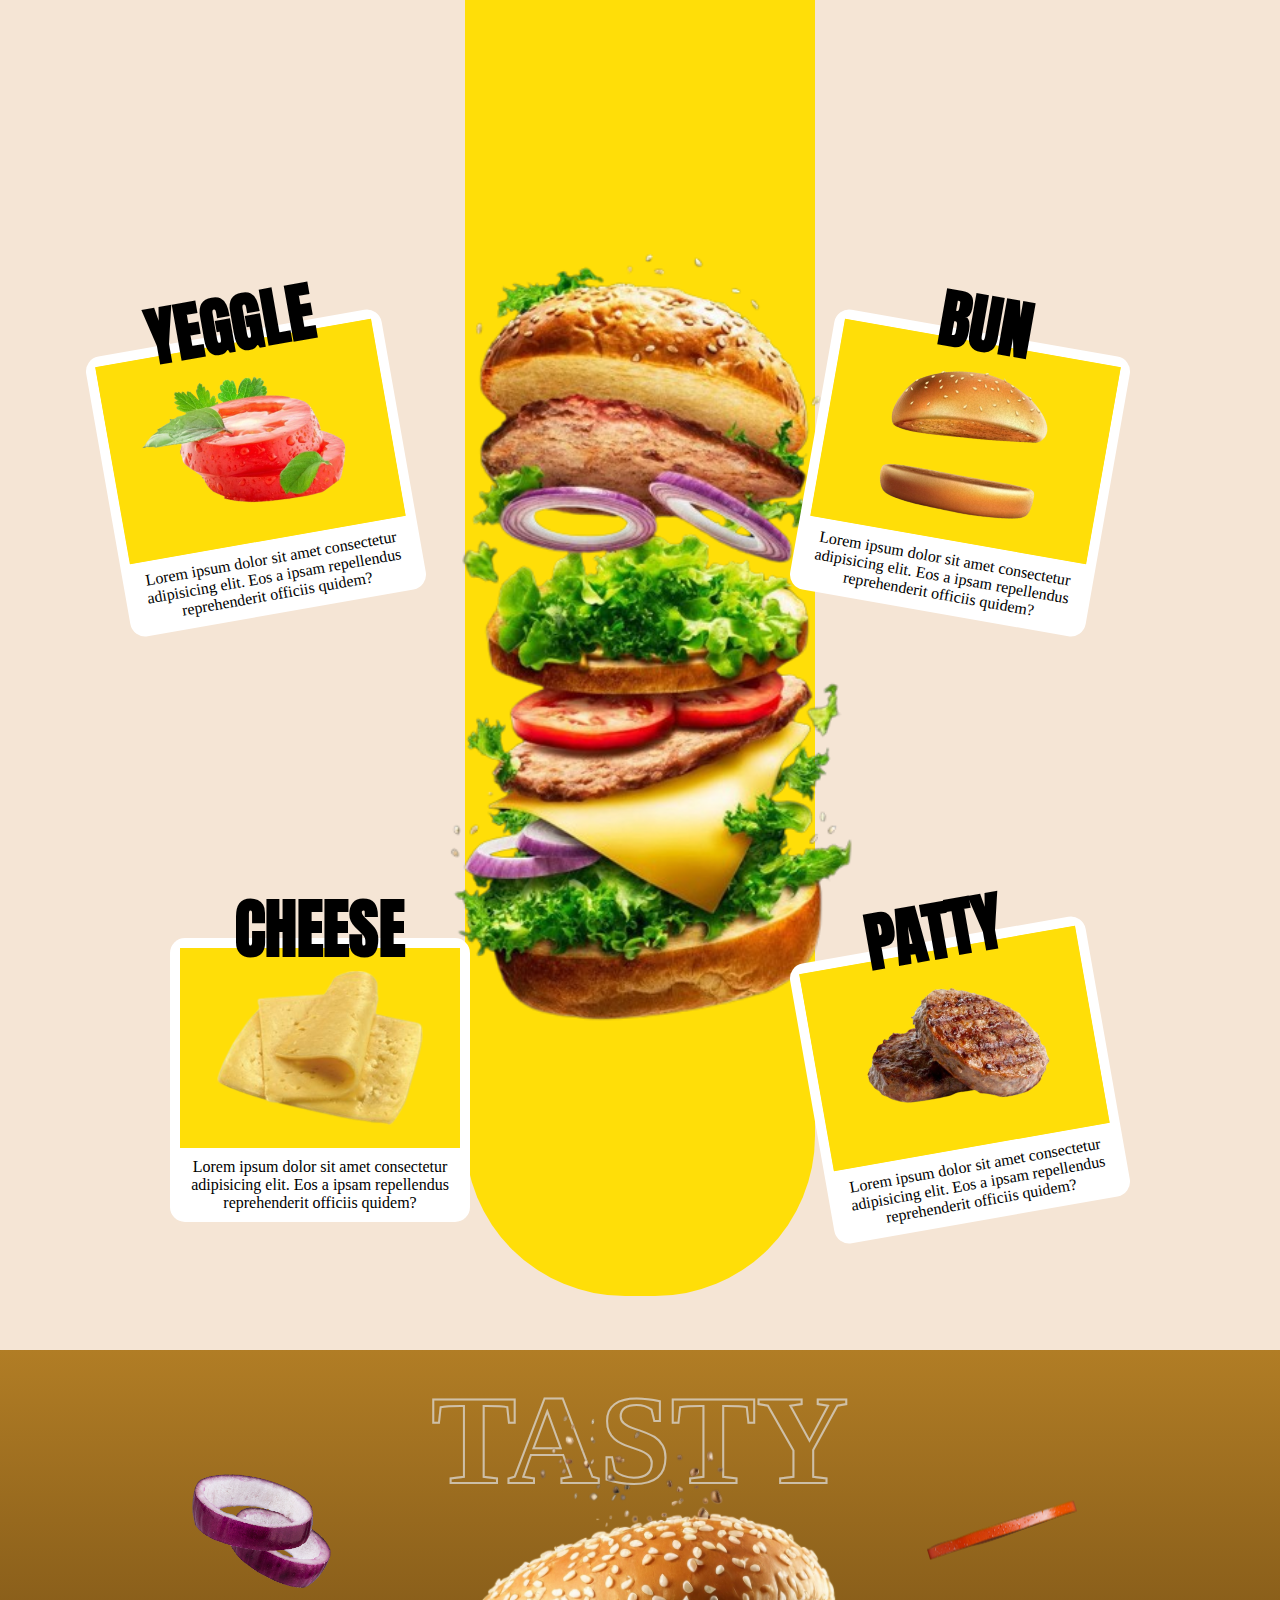
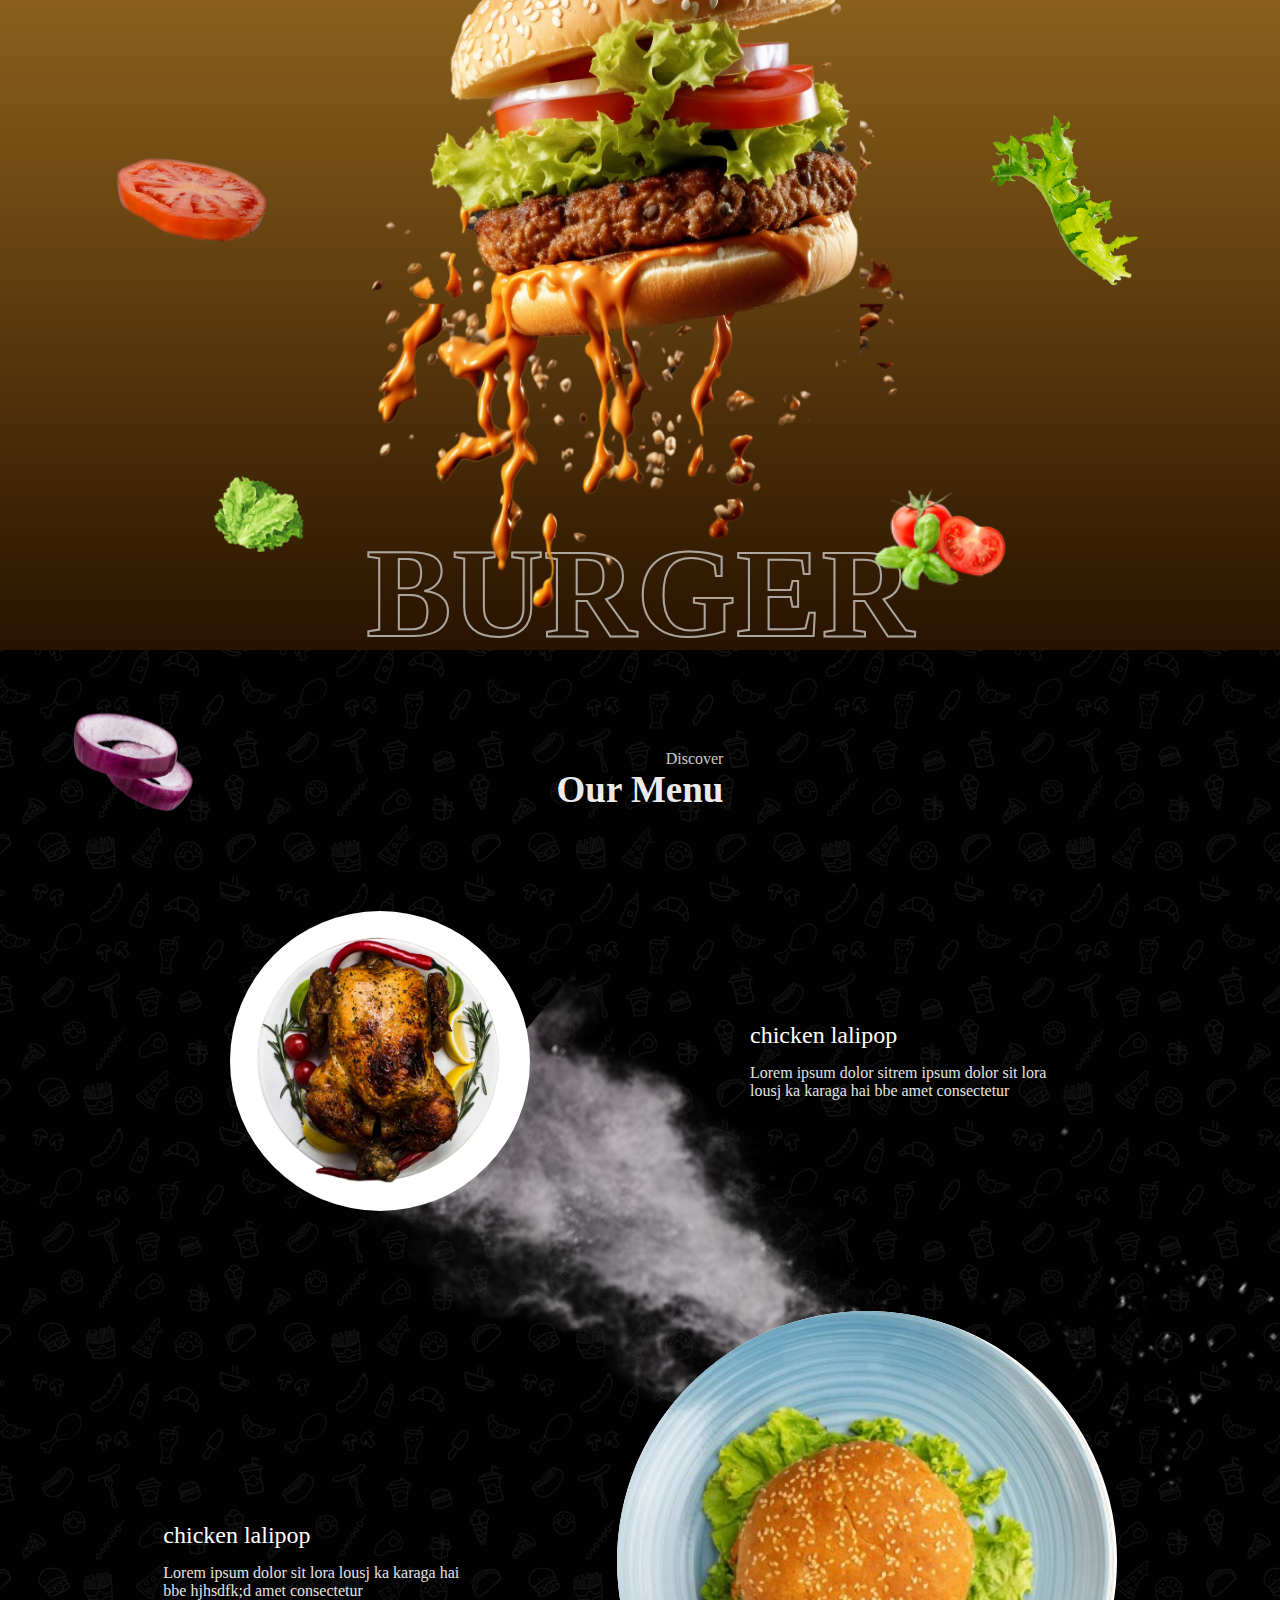
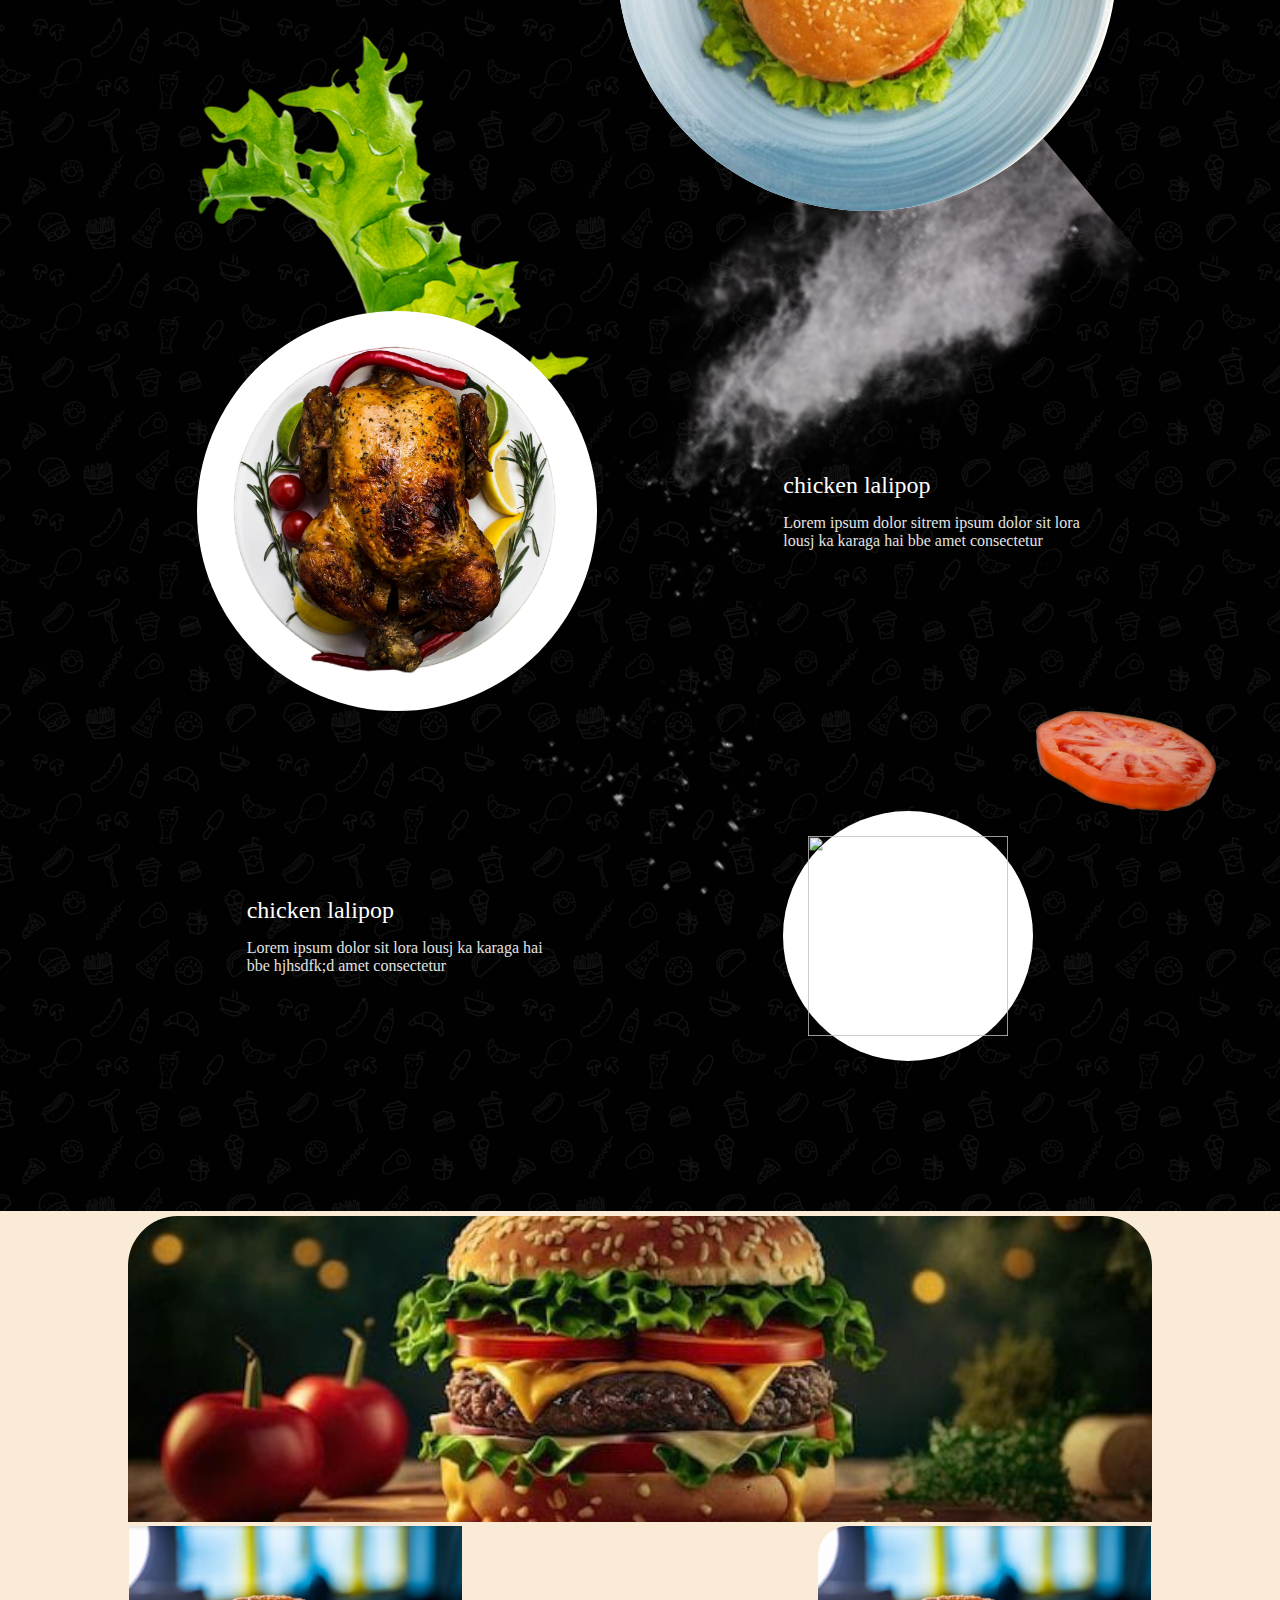
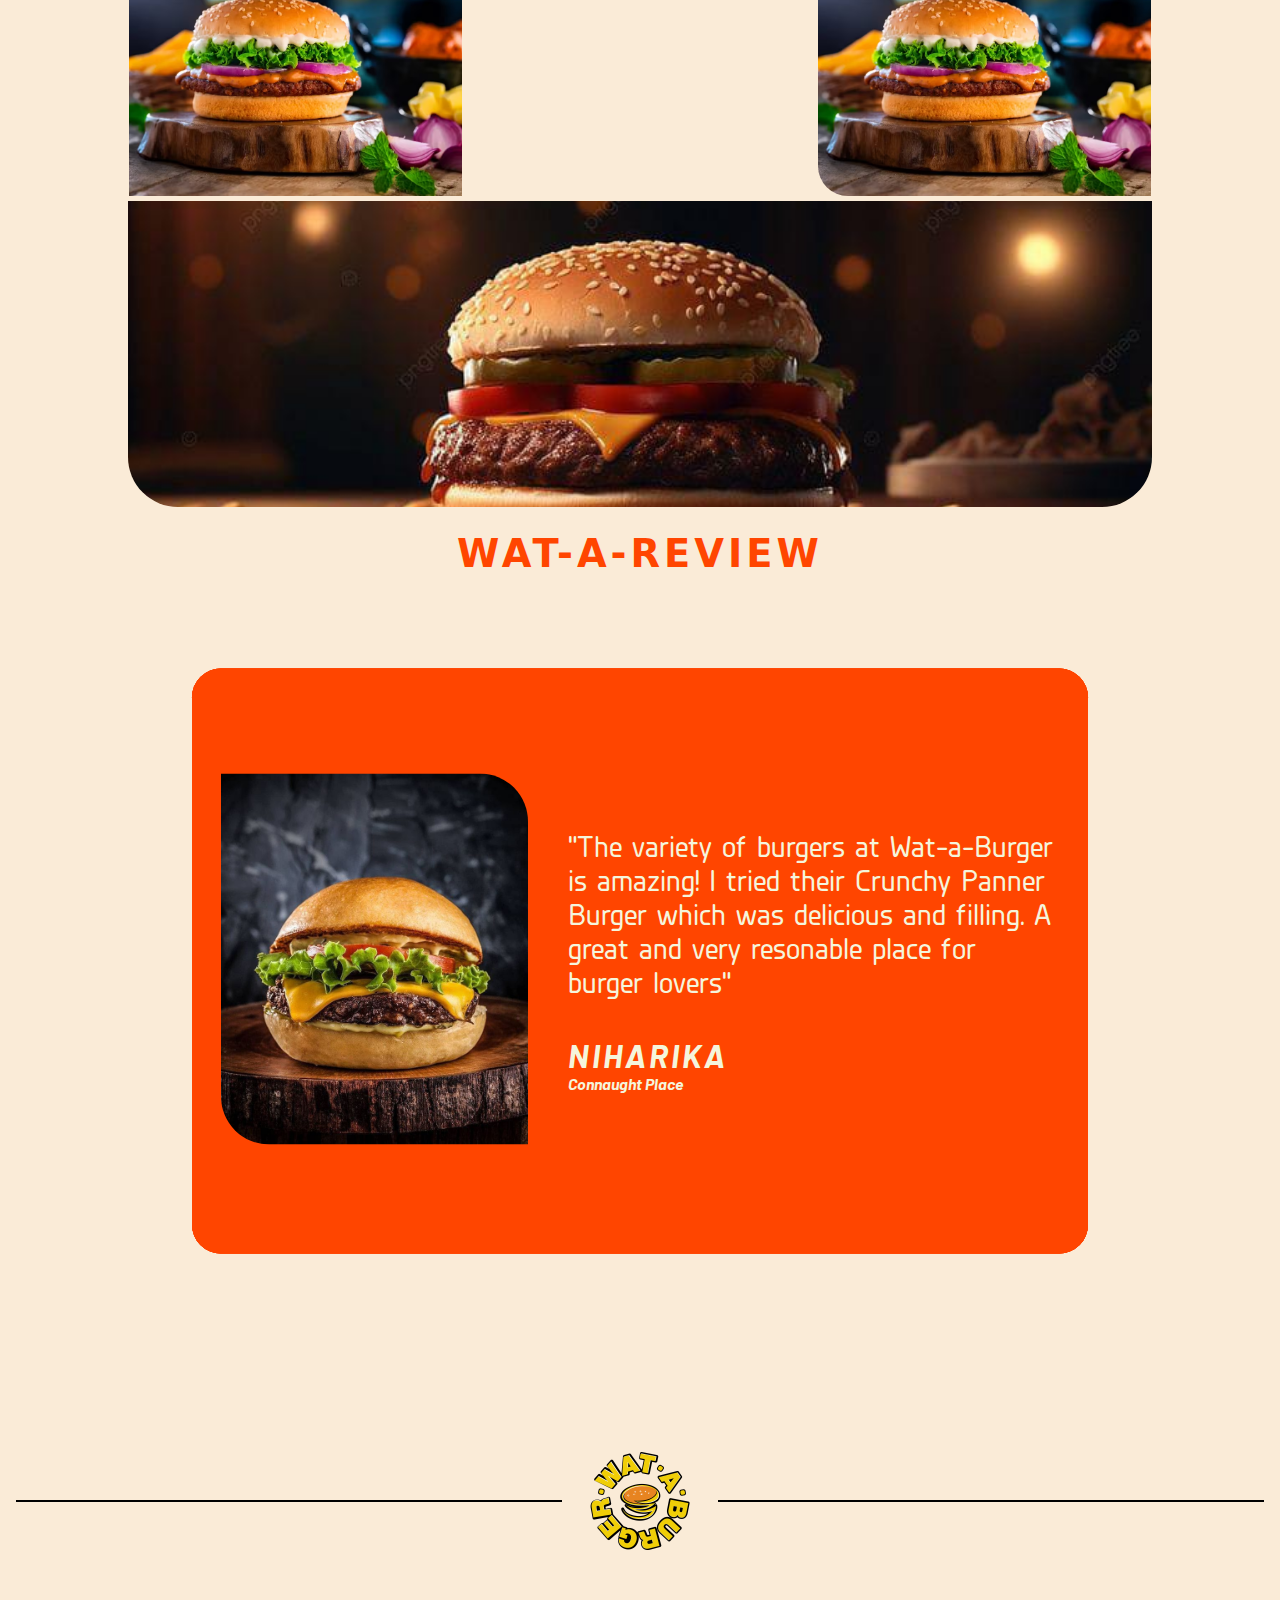
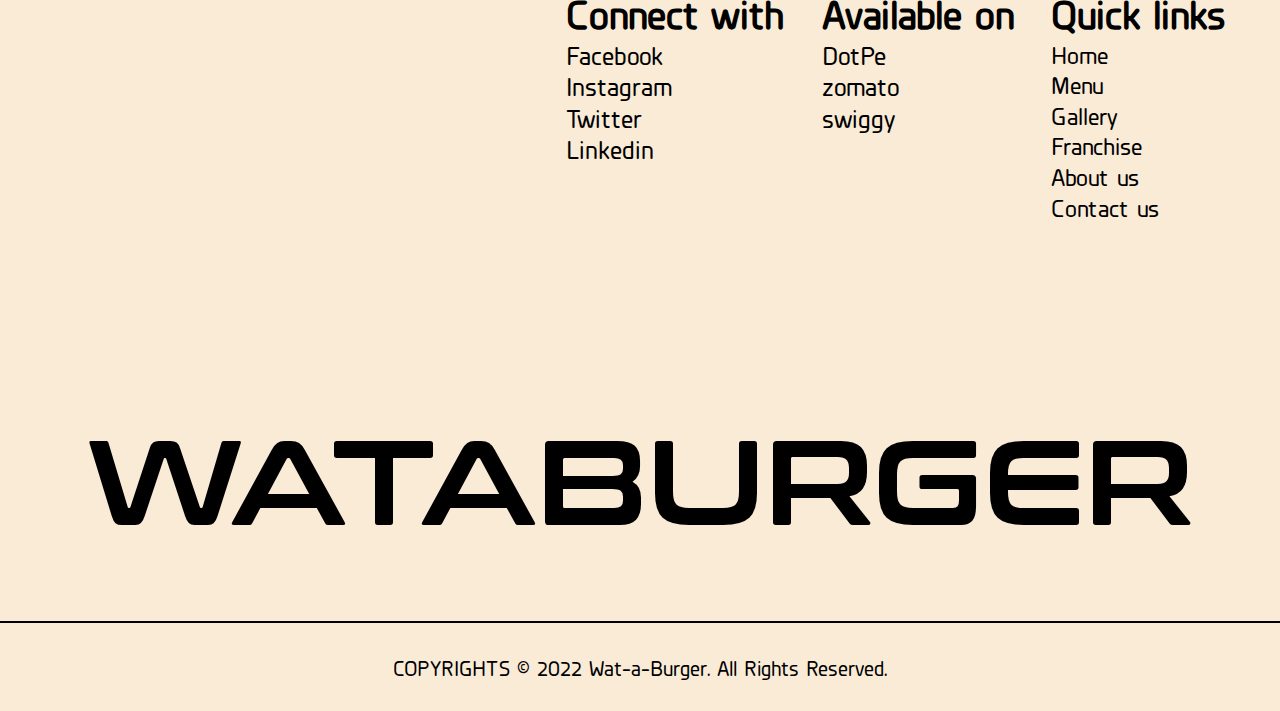
==== commit 3a1d628a: "merge" ====
--- a/index.html
+++ b/index.html
@@ -5,7 +5,7 @@
   <meta charset="UTF-8">
   <meta name="viewport" content="width=device-width, initial-scale=1.0">
   <title>wat-a-burger</title>
-  <!-- <link rel="stylesheet" href="https://unpkg.com/sheryjs/dist/Shery.css" /> -->
+  <link rel="stylesheet" href="https://unpkg.com/sheryjs/dist/Shery.css" />
   <link rel="stylesheet" href="https://cdnjs.cloudflare.com/ajax/libs/font-awesome/6.5.2/css/all.min.css">
   <link href="https://cdn.jsdelivr.net/npm/remixicon@4.3.0/fonts/remixicon.css" rel="stylesheet" />
   <link rel="stylesheet" href="responsive.css">
@@ -38,7 +38,9 @@
     </nav>
 
     <!-- temp page second page -->
+     
     <div id="temp">
+      <div class="fullImgBox"></div>
       <div class="bigcircle">
         <div class="tempbox">
           <div class="stripe str1">
@@ -46,7 +48,7 @@
               <img src="images/BURGER.png" alt="">
             </div>
             <div class="strImg">
-              <img src="images/coffe.png" alt="">
+              <img src="images/coffe.png">
             </div>
           </div>
           <div class="stripe str2">
@@ -120,24 +122,26 @@
       <div class="tempright">
 
       </div>
-
-    </div>
+    </div>
+   
 
     <!-- page page animtion third page  -->
     <div class="page">
       <div class="text">
         <h1 class="first">Welcome: INDIA’S LARGEST HOME</h1><br>
         <h1 class="second">-GROWN BURGER <div class="hover-img-vdo"><video src="video/burger-video.mp4" autoplay muted
-              loop></video><img src="images/burgerrrrr.avif" alt=""></div> CHAIN</h1><br>
+              loop></video></div> CHAIN</h1><br>
         <h1 class="third">IS HERE TO SERVE YOU.</h1>
       </div>
       <div class="text-hover">
         <h1 class="first">Welcome: INDIA’S LARGEST HOME</h1><br>
         <h1 class="second">-GROWN BURGER <div class="hover-img-vdo"><video src="video/burger-video.mp4" autoplay muted
-              loop></video><img src="images/burgerrrrr.avif" alt=""></div> CHAIN</h1><br>
+              loop></video></div> CHAIN</h1><br>
         <h1 class="third">IS HERE TO SERVE YOU.</h1>
       </div>
     </div>
+
+
 
     <!-- our secreate recipte page four page -->
 
@@ -150,9 +154,10 @@
         <h1>Yeggle</h1>
         <div class="rec-Card">
           <div class="rec-img-div">
-            <img src="images/tomato3.png" alt="">
-          </div>
-          <p>Lorem ipsum dolor sit amet consectetur adipisicing elit. Eos a ipsam repellendus reprehenderit officiis
+            <img class="img190" src="images/2.png" alt="">
+          </div>
+          <p>Lorem ipsum dolor sit amet consectetur adipisicing elit. Eos a ipsam repellendus reprehenderit
+            officiis
             quidem?</p>
         </div>
       </div>
@@ -162,9 +167,10 @@
         <h1>Cheese</h1>
         <div class="rec-Card">
           <div class="rec-img-div">
-            <img src="images/chij.png" alt="">
-          </div>
-          <p>Lorem ipsum dolor sit amet consectetur adipisicing elit. Eos a ipsam repellendus reprehenderit officiis
+            <img src="images/3.png" alt="">
+          </div>
+          <p>Lorem ipsum dolor sit amet consectetur adipisicing elit. Eos a ipsam repellendus reprehenderit
+            officiis
             quidem?</p>
         </div>
       </div>
@@ -173,9 +179,10 @@
         <h1>Patty</h1>
         <div class="rec-Card">
           <div class="rec-img-div">
-            <img src="images/patty.png" alt="">
-          </div>
-          <p>Lorem ipsum dolor sit amet consectetur adipisicing elit. Eos a ipsam repellendus reprehenderit officiis
+            <img src="images/4.png" alt="">
+          </div>
+          <p>Lorem ipsum dolor sit amet consectetur adipisicing elit. Eos a ipsam repellendus reprehenderit
+            officiis
             quidem?</p>
         </div>
       </div>
@@ -183,9 +190,10 @@
         <h1>Bun</h1>
         <div class="rec-Card">
           <div class="rec-img-div">
-            <img src="images/bun.png" alt="">
-          </div>
-          <p>Lorem ipsum dolor sit amet consectetur adipisicing elit. Eos a ipsam repellendus reprehenderit officiis
+            <img src="images/1.png" alt="">
+          </div>
+          <p>Lorem ipsum dolor sit amet consectetur adipisicing elit. Eos a ipsam repellendus reprehenderit
+            officiis
             quidem?</p>
         </div>
       </div>
@@ -206,8 +214,8 @@
     </div>
 
     <!-- menu page animtion page sixth -->
-
     <div id="menu">
+      <div class="fullImgMenu"></div>
       <div class="disc">
         <div class="inner">
           <p>Discover</p>
@@ -215,7 +223,6 @@
         </div>
       </div>
       <div class="menu">
-
         <div class="menu-part1">
           <div class="b">
             <div class="img">
@@ -224,7 +231,8 @@
             </div>
             <div class="texts">
               <h2>chicken lalipop</h2>
-              <p class="textp first">Lorem ipsum dolor sitrem ipsum dolor sit lora lousj ka karaga hai bbe amet
+              <p class="textp first">Lorem ipsum dolor sitrem ipsum dolor sit lora lousj ka karaga hai
+                bbe amet
                 consectetur </p>
             </div>
           </div>
@@ -251,7 +259,8 @@
           <div class="b">
             <div class="texts">
               <h2>chicken lalipop</h2>
-              <p class="textp second">Lorem ipsum dolor sit lora lousj ka karaga hai bbe hjhsdfk;d amet consectetur </p>
+              <p class="textp second">Lorem ipsum dolor sit lora lousj ka karaga hai bbe hjhsdfk;d amet
+                consectetur </p>
             </div>
             <div class="img second">
               <img class="secondImg" src="images/plate burger.png" alt="">
@@ -267,7 +276,8 @@
             </div>
             <div class="texts">
               <h2>chicken lalipop</h2>
-              <p class="textp third">Lorem ipsum dolor sitrem ipsum dolor sit lora lousj ka karaga hai bbe amet
+              <p class="textp third">Lorem ipsum dolor sitrem ipsum dolor sit lora lousj ka karaga hai
+                bbe amet
                 consectetur </p>
             </div>
           </div>
@@ -277,7 +287,8 @@
           <div class="b">
             <div class="texts">
               <h2>chicken lalipop</h2>
-              <p class="textp fourth">Lorem ipsum dolor sit lora lousj ka karaga hai bbe hjhsdfk;d amet consectetur </p>
+              <p class="textp fourth">Lorem ipsum dolor sit lora lousj ka karaga hai bbe hjhsdfk;d amet
+                consectetur </p>
             </div>
             <div class="img fourth">
               <img class="fourthImg" src="images/BURGER.png" alt="">
@@ -294,10 +305,10 @@
       <div class="gallery">
         <div class="center-con">
           <div class="upper">
-            <img src="images/WhatsApp Image 2024-07-21 at 01.28.32.jpeg" alt="">
+            <img class="img" src="images/WhatsApp Image 2024-07-21 at 01.28.32.jpeg" alt="">
           </div>
           <div class="middle">
-            <img src="images/burgerrrrrrrrrrr.avif" alt="" class="middle-left">
+            <img class="img" src="images/burgerrrrrrrrrrr.avif" alt="" class="middle-left">
             <div class="middle-video">
               <video src="video/burger-video.mp4" autoplay loop muted class="middle-video"></video>
             </div>
@@ -312,14 +323,9 @@
         </div>
       </div>
     </section>
-    <!-- 
-    <section id="video-section">
-      <div class="video-div">
-        <div class="video">
-          <video src="video/burger-video.mp4" autoplay muted loop></video>
-        </div>
-      </div>
-    </section> -->
+
+
+
 
     <!-- review page -->
 
@@ -335,7 +341,8 @@
             <!-- <h1 class="quotesymbox">"</h1> -->
             <!-- <h3>"</h3> -->
             <!-- <img src="images/images__2_-removebg-preview.png" alt=""> -->
-            <h2>"The variety of burgers at Wat-a-Burger is amazing! I tried their Crunchy Panner Burger which was
+            <h2>"The variety of burgers at Wat-a-Burger is amazing! I tried their Crunchy Panner Burger
+              which was
               delicious and filling. A great and very resonable place for burger lovers"</h2>
             <div>
               <h1 class="reviewPersonName">Niharika</h1>
@@ -349,7 +356,8 @@
           </div>
           <div class="reviewCardRight">
             <!-- <h1 class="quotesymbox">"</h1> -->
-            <h2>"Great music! The vibe was also good, staff was very helpful and the food was amazing. The burgers and
+            <h2>"Great music! The vibe was also good, staff was very helpful and the food was amazing.
+              The burgers and
               desserts are a must try! I had the Sizzling Brownie. A must go in CP."</h2>
             <div>
               <h1 class="reviewPersonName">Neha</h1>
@@ -364,8 +372,10 @@
           <div class="reviewCardRight">
             <!-- <h1 class="quotesymbox">"</h1> -->
             <h2>"
-              YOU GOTTA EAT HERE! Idk man their burgers just hit different. Makes me wonder if they put something
-              special in their dishes. I was already full but I still ate three burgers man, it’s crazy!"</h2>
+              YOU GOTTA EAT HERE! Idk man their burgers just hit different. Makes me wonder if they put
+              something
+              special in their dishes. I was already full but I still ate three burgers man, it’s
+              crazy!"</h2>
             <div>
               <h1 class="reviewPersonName">Sam</h1>
               <p>Jhansi</p>
@@ -377,7 +387,8 @@
             <img src="images/WhatsApp Image 2024-07-20 at 15.34.19 (1).jpeg" class="img" alt="">
           </div>
           <div class="reviewCardRight">
-            <h2>" I was so delighted to see this chain in Bhopal. They are serving some awesome burgers"</h2>
+            <h2>" I was so delighted to see this chain in Bhopal. They are serving some awesome burgers"
+            </h2>
             <div>
               <h1 class="reviewPersonName">Apoorva Chakravorty</h1>
               <p>Bhopal</p>
@@ -390,7 +401,8 @@
           </div>
           <div class="reviewCardRight">
             <!-- <h1 class="quotesymbox">"</h1> -->
-            <h2>""Great music! The vibe was also good, staff was very helpful and the food was amazing. The burgers and
+            <h2>""Great music! The vibe was also good, staff was very helpful and the food was amazing.
+              The burgers and
               desserts are a must try! I had the Sizzling Brownie. A must go in CP."</h2>
             <div>
               <h1 class="reviewPersonName">Arjun</h1>
@@ -410,6 +422,7 @@
         </div>
       </div>
     </div>
+
     <section id="footer">
       <div class="lines-with-logo">
         <div class="first-line"></div>
@@ -454,16 +467,11 @@
         <p>COPYRIGHTS &copy; 2022 Wat-a-Burger. All Rights Reserved.</p>
       </div>
     </section>
-
-
-
-
   </main>
 
 
 
 
-  <!-- Locomotive Scroll -->
   <script src="https://cdn.jsdelivr.net/npm/locomotive-scroll@beta/bundled/locomotive-scroll.min.js"></script>
 
   <!-- <script src="https://cdn.jsdelivr.net/npm/locomotive-scroll@beta/bundled/locomotive-scroll.min.js"></script> -->
@@ -473,6 +481,8 @@
   <script src="https://cdnjs.cloudflare.com/ajax/libs/gsap/3.12.2/gsap.min.js"></script>
   <script src="https://cdnjs.cloudflare.com/ajax/libs/gsap/3.12.2/ScrollTrigger.min.js"></script>
   <script src="app.js"></script>
+  <script src="shery.js"></script>
+
 
 
 </body>
--- a/style.css
+++ b/style.css
@@ -65,6 +65,7 @@
   margin: 0;
   padding: 0;
   box-sizing: border-box;
+  
 }
 
 html,
@@ -72,6 +73,7 @@
   height: 100%;
   width: 100%;
   background-color: antiquewhite;
+  /* cursor: none; */
 }
 
 
@@ -86,6 +88,7 @@
   z-index: 99;
   position: fixed;
   top: 0;
+  display: none;
 }
 
 nav img {
@@ -254,6 +257,18 @@
   justify-content: space-evenly;
   position: relative;
   overflow: hidden;
+  display: none;
+  
+}
+
+.fullImgBox{
+  top: 0;
+  left: 0;
+  position: absolute;
+  width: 100%;
+  height: 100%;
+  background-image: url("images/burger-pattern_836210-1.avif");
+  opacity: 0.06;
 }
 
 .bigcircle {
@@ -546,9 +561,23 @@
 
   .templeftTexts {
     position: absolute;
-    bottom: 10%;
+    bottom: 0%;
     left: 50%;
     transform: translate(-50%, -50%);
+  }
+  .temp-text2{
+    height: 80px;
+  }
+  .temp-text2 h1{
+    width: 100%;
+    text-align: center;
+  }
+  .temp-text1{
+    /* background: #000; */
+  }
+  .temp-text1 h4{
+    width: 100%;
+    text-align: center;
   }
 }
 
@@ -595,7 +624,7 @@
 
   .templeftTexts h4 {
     font-size: 4vw;
-    text-align: end;
+    /* text-align: end; */
   }
 
   .templeftTexts h1 {
@@ -652,7 +681,6 @@
 
   .templeftTexts h4 {
     font-size: 7vw;
-    text-align: end;
   }
 
   .templeftTexts h1 {
@@ -671,6 +699,7 @@
   align-items: center;
   justify-content: center;
   background-color: antiquewhite;
+  display: none;
 }
 
 .page h1 img {
@@ -726,12 +755,8 @@
 }
 
 .text-hover {
-  /* font-family: a; */
-  /* font-weight: 700; */
   opacity: 1;
-  /* color: black; */
-  position: absolute;
-  /* left: 10%; */
+  position: absolute;
   overflow: hidden;
   color: orangered;
 
@@ -743,17 +768,31 @@
   overflow: hidden;
 }
 
+@media screen and (max-width:1025px) {
+  .page h1{
+    font-size: 3rem;
+  }
+}
+@media screen and (max-width:769px) {
+  .page h1{
+    font-size: 2rem;
+  }
+}
+@media screen and (max-width:426px) {
+  .page h1{
+    font-size: 1.1rem;
+  }
+}
+
+
 /* our secreate recipe page animtion four page */
-
-/* our secreate Recipe */
 #ourSecretRecipe {
   width: 100%;
   height: 150vh;
   background: #f5e5d5;
   position: relative;
-  /* padding-bottom: 30px; */
-}
-
+  overflow: hidden;
+}
 
 .yellowbox {
   width: 350px;
@@ -769,7 +808,6 @@
   align-items: center;
   justify-content: center;
   z-index: 2;
-
 }
 
 .yellowbox img {
@@ -792,9 +830,10 @@
   width: 100%;
   height: 200px;
   background: rgb(255, 222, 8);
-}
-
-.recipecard>h1 {
+  overflow: hidden;
+}
+
+.recipecard > h1 {
   position: absolute;
   top: -20%;
   z-index: 2;
@@ -807,8 +846,8 @@
 }
 
 .recipecard img {
-  width: 80%;
-  /* height: 40%; */
+  width: 100%;
+  height: 100%;
   object-fit: cover;
 }
 
@@ -820,31 +859,69 @@
 .recipecard1 {
   top: 35%;
   left: 20%;
-  rotate: -10deg;
+  transform: translate(-50%, -50%) rotate(-10deg);
 }
 
 .recipecard2 {
   top: 80%;
   left: 25%;
-
+  transform: translate(-50%, -50%);
 }
 
 .recipecard3 {
   top: 80%;
-  right: 3%;
-  rotate: -10deg;
+  right: 25%;
+  transform: translate(50%, -50%) rotate(-10deg);
 }
 
 .recipecard4 {
   top: 35%;
-  right: 6%;
-  rotate: 10deg;
-}
+  right: 25%;
+  transform: translate(50%, -50%) rotate(10deg);
+}
+
+@media screen and (max-width: 769px) {
+  .yellowbox {
+    width: 300px;
+  }
+  .yellowbox img {
+    scale: 1;
+  }
+ 
+  .recipecard {
+    width: 200px;
+  }
+
+  .recipecard4 {
+    top: 35%;
+    right: 20%;
+    transform: translate(50%, -50%) rotate(10deg);
+  }
+  .recipecard > h1{
+    top: -10%;
+  }
+}
+@media screen and (max-width: 426px){
+  .recipecard {
+   scale: 0.7;
+  }
+  .yellowbox{
+    width: 100%;
+  }
+  .recipecard2{
+    top: 65%;
+  }
+  .recipecard3{
+    top: 65%;
+  }
+}
+
+
+
+
+
 
 /* burgeranimation page fifth page */
-
-/* burgeranimation page */
-
 #burgeranimation {
   height: 100vh;
   width: 100%;
@@ -953,7 +1030,19 @@
   width: 100%;
   overflow: hidden;
   background: #000000;
-  color: white
+  color: white;
+  position: relative;
+}
+
+.fullImgMenu{
+  width: 100%;
+  height: 100%;
+  top: 0;
+  left: 0;
+  position: absolute;
+  background-image: url("images/blackBurger img.jpg");
+  /* z-index: 99; */
+  opacity: 0.09;
 }
 
 .disc {
@@ -1156,6 +1245,27 @@
   }
 }
 
+@media screen and (max-width:769px) {
+  .img.second {
+    height: 300px;
+    width: 300px;
+    scale: 1.2;
+  }
+  .img.third {
+    height: 200px;
+    width: 200px;
+    scale: 1.1;
+  }
+  .img.fourth {
+    height: 150px;
+    width: 150px;
+  }
+  .salt {
+    top: 42%;
+    left: 20%;
+  }
+}
+
 @media screen and (max-width:709px) {
   .img.second {
     height: 350px;
@@ -1231,10 +1341,27 @@
     height: 400px;
     width: 800px;
   }
-
-
-
-}
+}
+
+@media screen and (max-width:426px) {
+  .inner h2{
+    font-size: 10vw;
+    font-family: sans-serif;
+  }
+  .inner p{
+    font-size: 5vw;
+  }
+  .menu-part1 .img {
+    height: 110px;
+    width: 200px;
+  }
+  .salt {
+    top: 75%;
+    left: -70%;
+  }
+  
+}
+
 
 @media screen and (max-width:415px) {
 
@@ -1276,13 +1403,16 @@
   min-height: 100vh;
   width: 100%;
 <<<<<<< HEAD
+=======
+<<<<<<< HEAD
   
 =======
 >>>>>>> 52e6eb9047783ddf6e4ea301d050b59106a3b86d
+>>>>>>> praveen
 }
 
 .food-gallery .gallery {
-  height: 100vh;
+  /* height: 100vh; */
   width: 100%;
   overflow: hidden;
   display: flex;
@@ -1291,22 +1421,7 @@
   align-items: center;
 }
 
-/* 
-.part-1 .top-con {
-  text-align: center;
-  perspective: 800px;
-  perspective-origin: top;
-}
- */
-
-/* .top-con h1 {
-  font-size: 4vw;
-  transform: rotateX(0deg);
-  transition: all cubic-bezier(0.19, 1, 0.22, 1)1s;
-  position: relative;
-  top: 5%;
-
-} */
+
 .food-gallery .center-con {
   min-height: 100vh;
   width: 98%;
@@ -1414,74 +1529,6 @@
   border-top-right-radius: 0;
   border-bottom-right-radius: 0;
 }
-/* #video-section {
-  min-height: 100vh;
-  width: 100%;
-  background-color: antiquewhite;
-}
-
-#video-section .video-div {
-  display: flex;
-  align-items: center;
-  justify-content: center;
-  width: 100%;
-  height: 100vh;
-
-}
-
-#video-section .video,
-video {
-  display: flex;
-  align-items: center;
-  justify-content: center;
-  width: 35vw;
-  height: 60vh;
-  border-radius: 20px;
-}
-
-#video-section video {
-  border-radius: 20px;
-}
-
-
-@media (max-width:425px) {
-  .video-section {
-    height: 45vh;
-    width: 100%;
-    display: flex;
-    align-items: center;
-    justify-content: center;
-  }
-
-  .video-div {
-    height: 100%;
-    width: 100%;
-  }
-
-  .video video {
-    border-radius: 20px;
-  }
-}
-
-@media (max-width:768px) {
-  .video-section {
-    height: 70vh;
-    width: 100%;
-    display: flex;
-    align-items: center;
-    justify-content: center;
-  }
-}
-
-@media (max-width:1024px) {
-  .video-section {
-    height: 80vh;
-    width: 100%;
-    display: flex;
-    align-items: center;
-    justify-content: center;
-  }
-} */
 
 
 /* review page */
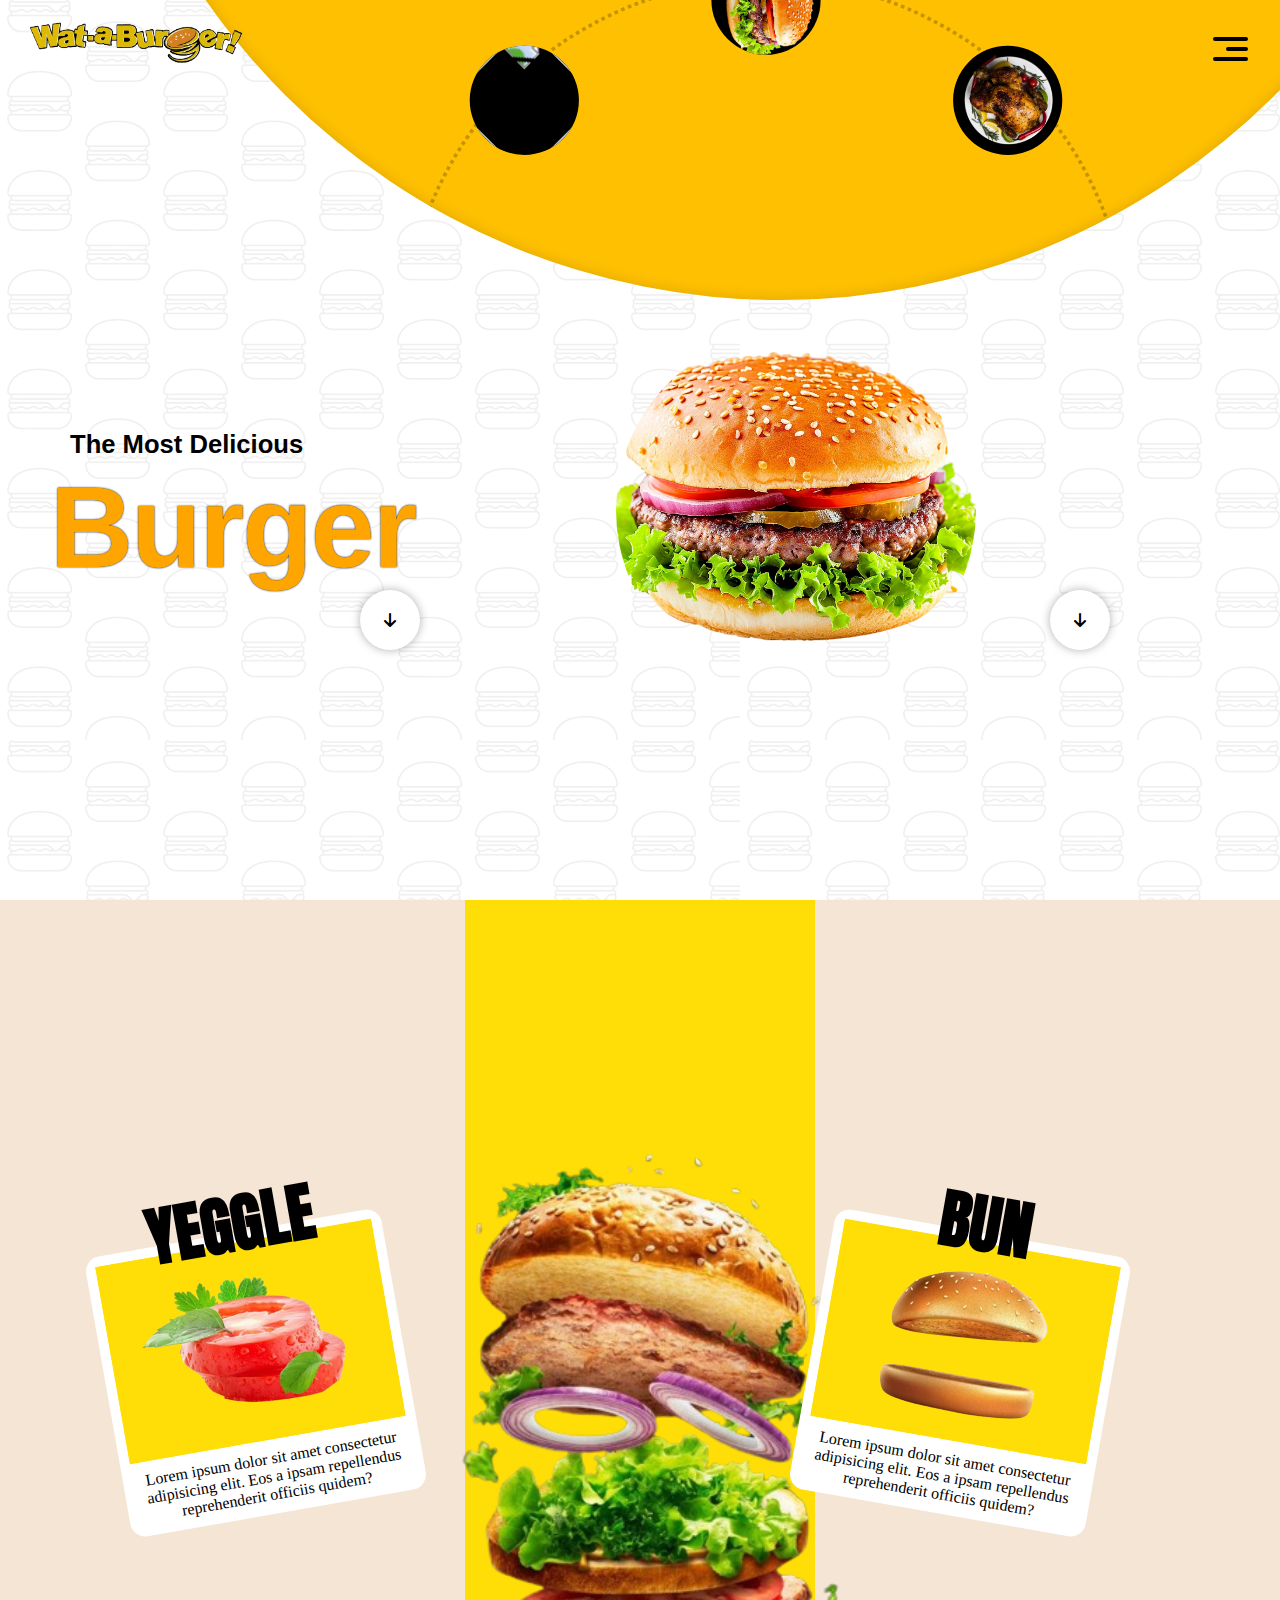
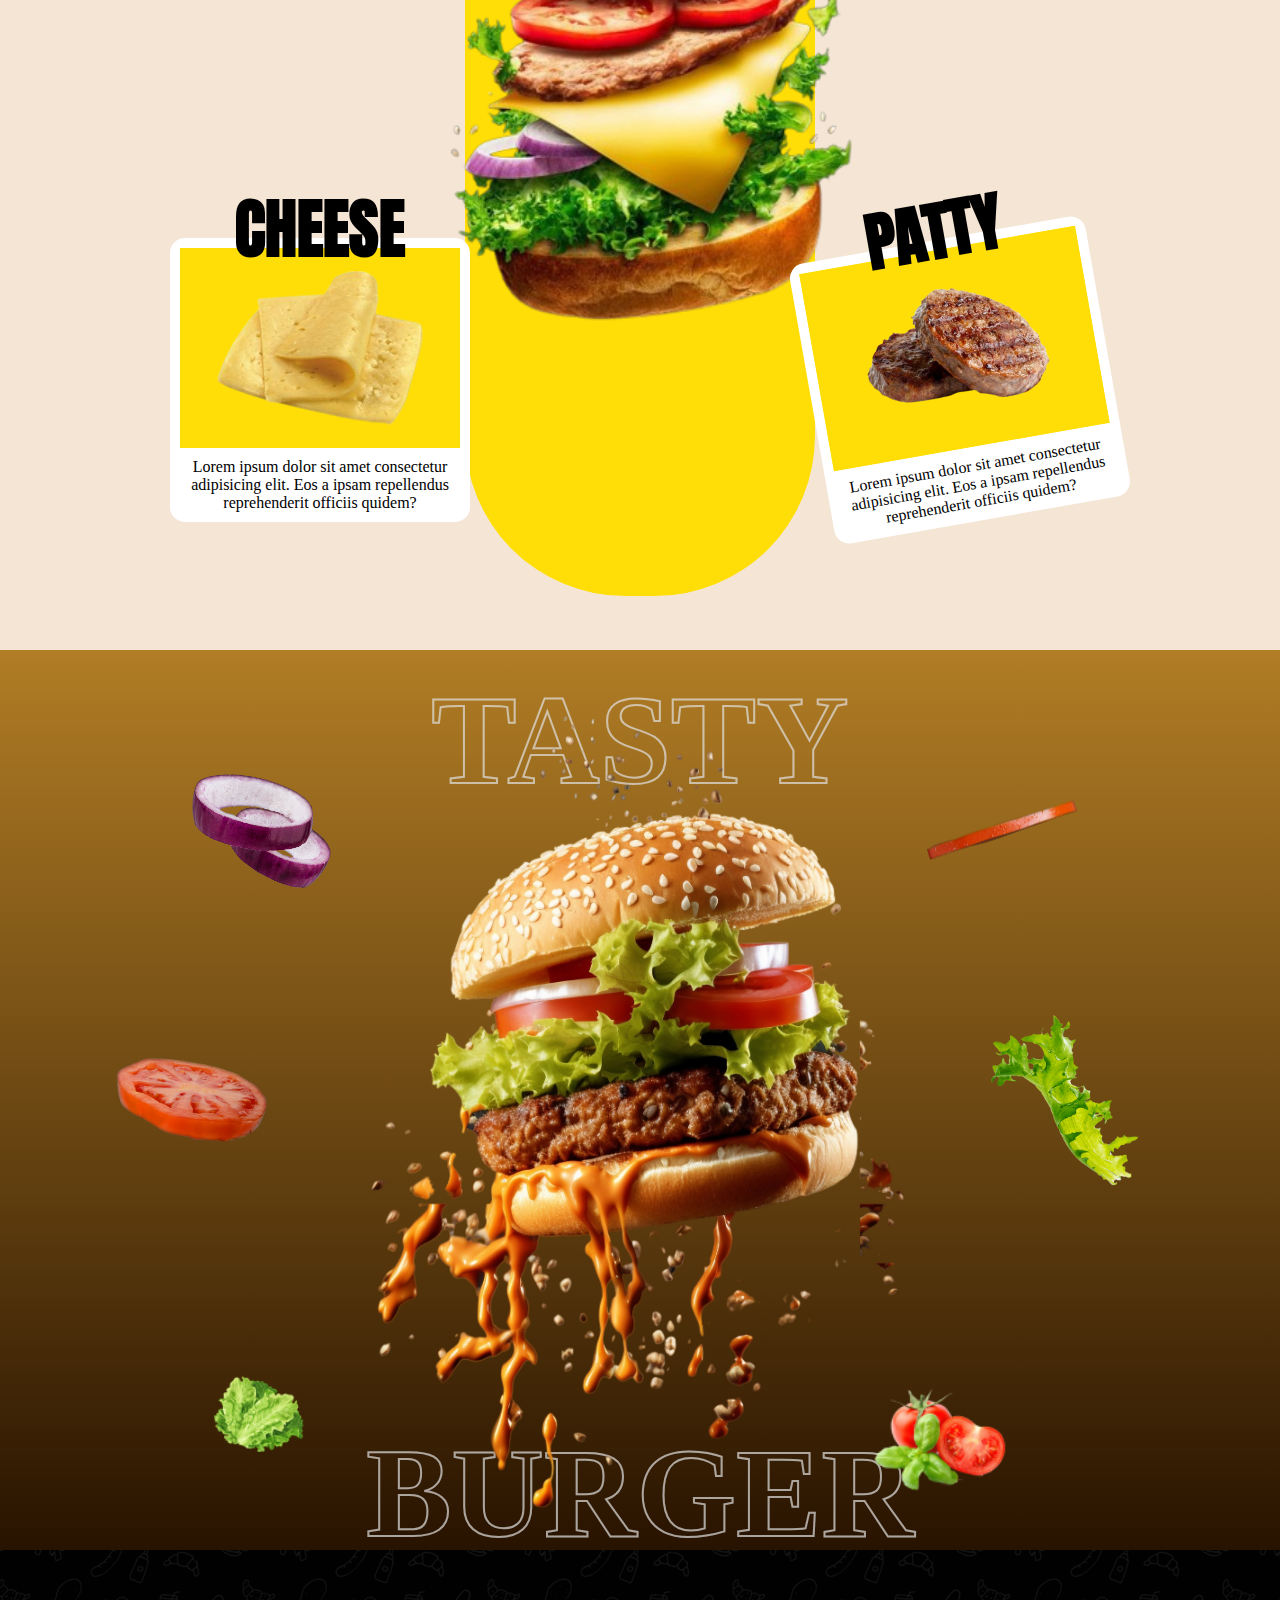
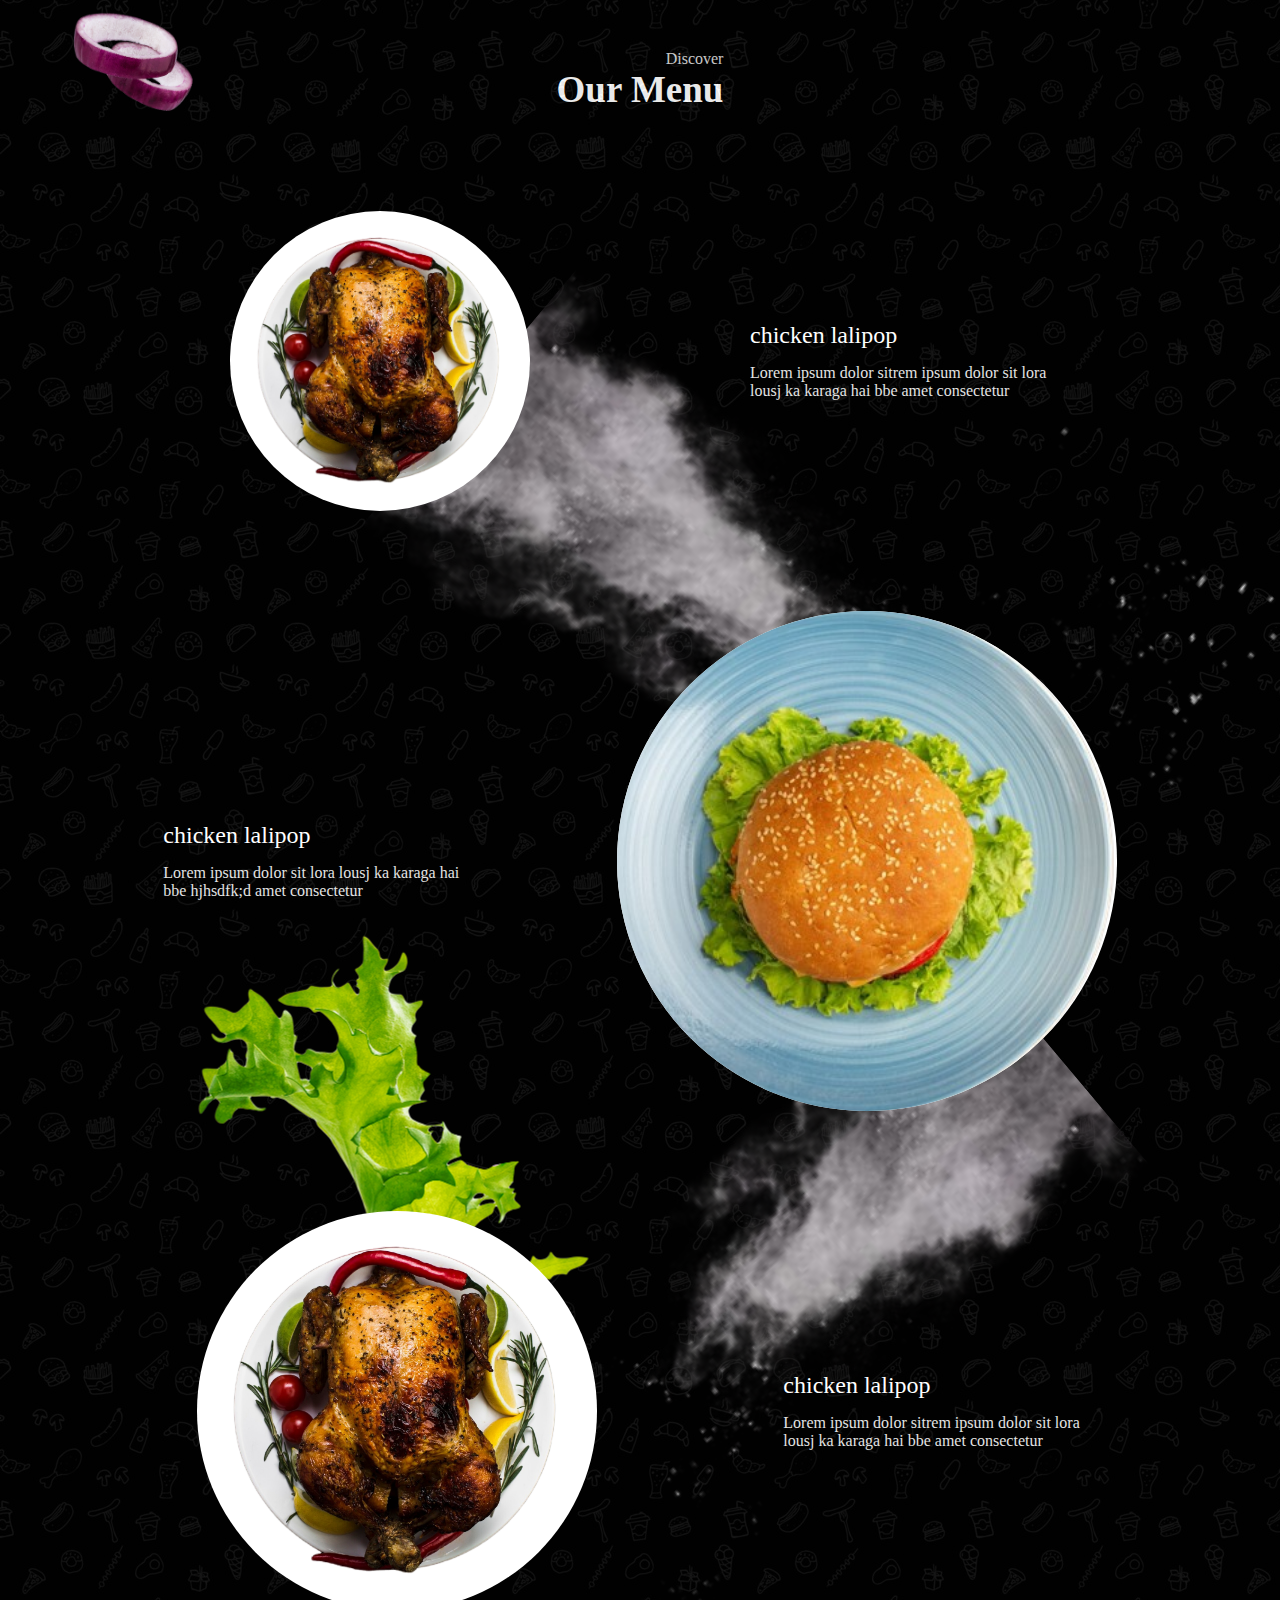
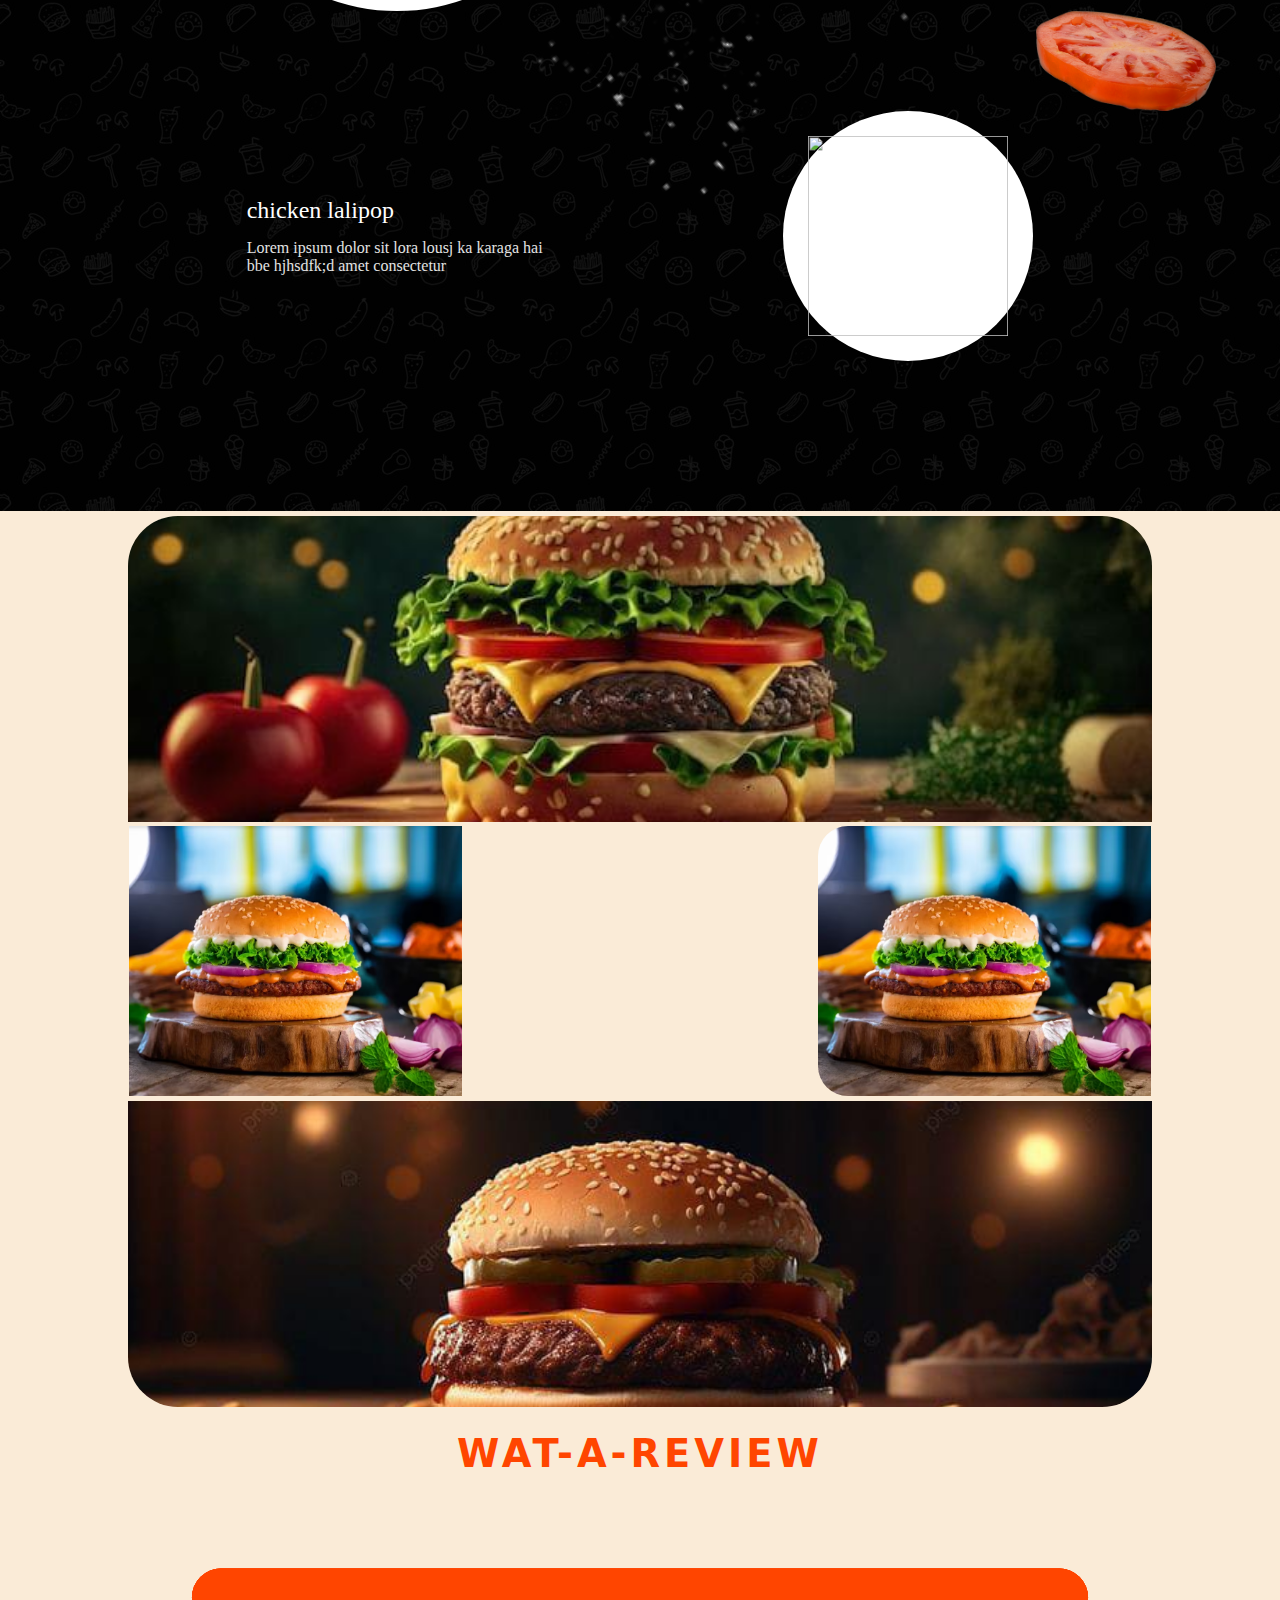
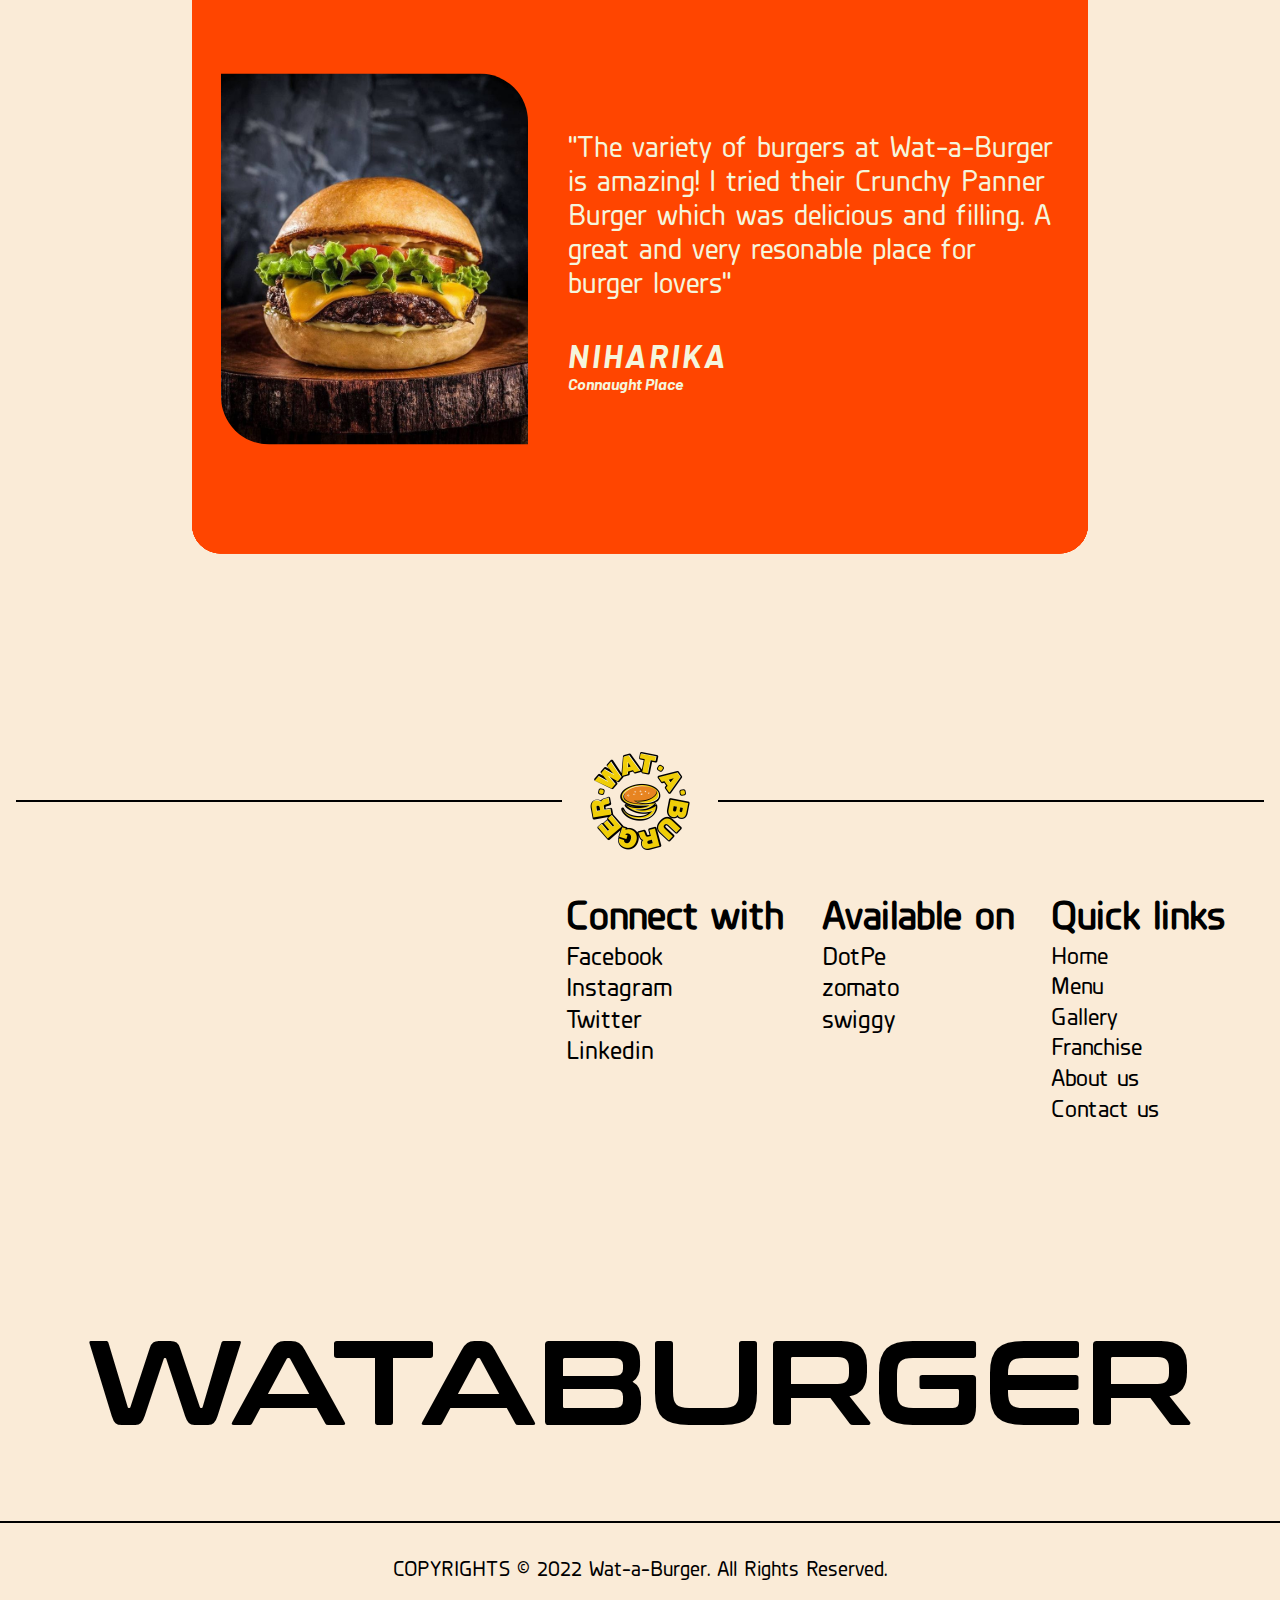
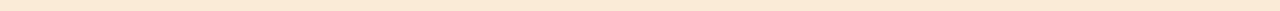
==== commit 9d2b5c35: "add" ====
--- a/index.html
+++ b/index.html
@@ -481,7 +481,7 @@
   <script src="https://cdnjs.cloudflare.com/ajax/libs/gsap/3.12.2/gsap.min.js"></script>
   <script src="https://cdnjs.cloudflare.com/ajax/libs/gsap/3.12.2/ScrollTrigger.min.js"></script>
   <script src="app.js"></script>
-  <script src="shery.js"></script>
+  <!-- <script src="shery.js"></script> -->
 
 
 
--- a/style.css
+++ b/style.css
@@ -88,7 +88,7 @@
   z-index: 99;
   position: fixed;
   top: 0;
-  display: none;
+  /* display: none; */
 }
 
 nav img {
@@ -257,7 +257,7 @@
   justify-content: space-evenly;
   position: relative;
   overflow: hidden;
-  display: none;
+  /* display: none; */
   
 }
 
@@ -1392,23 +1392,16 @@
 
 }
 
-<<<<<<< HEAD
-/* video page animation food gallery */
-=======
 /* video page animation */
 
->>>>>>> 52e6eb9047783ddf6e4ea301d050b59106a3b86d
 
 .food-gallery {
   min-height: 100vh;
   width: 100%;
-<<<<<<< HEAD
+/* <<<<<<< HEAD
 =======
-<<<<<<< HEAD
   
-=======
->>>>>>> 52e6eb9047783ddf6e4ea301d050b59106a3b86d
->>>>>>> praveen
+>>>>>>> praveen */
 }
 
 .food-gallery .gallery {
